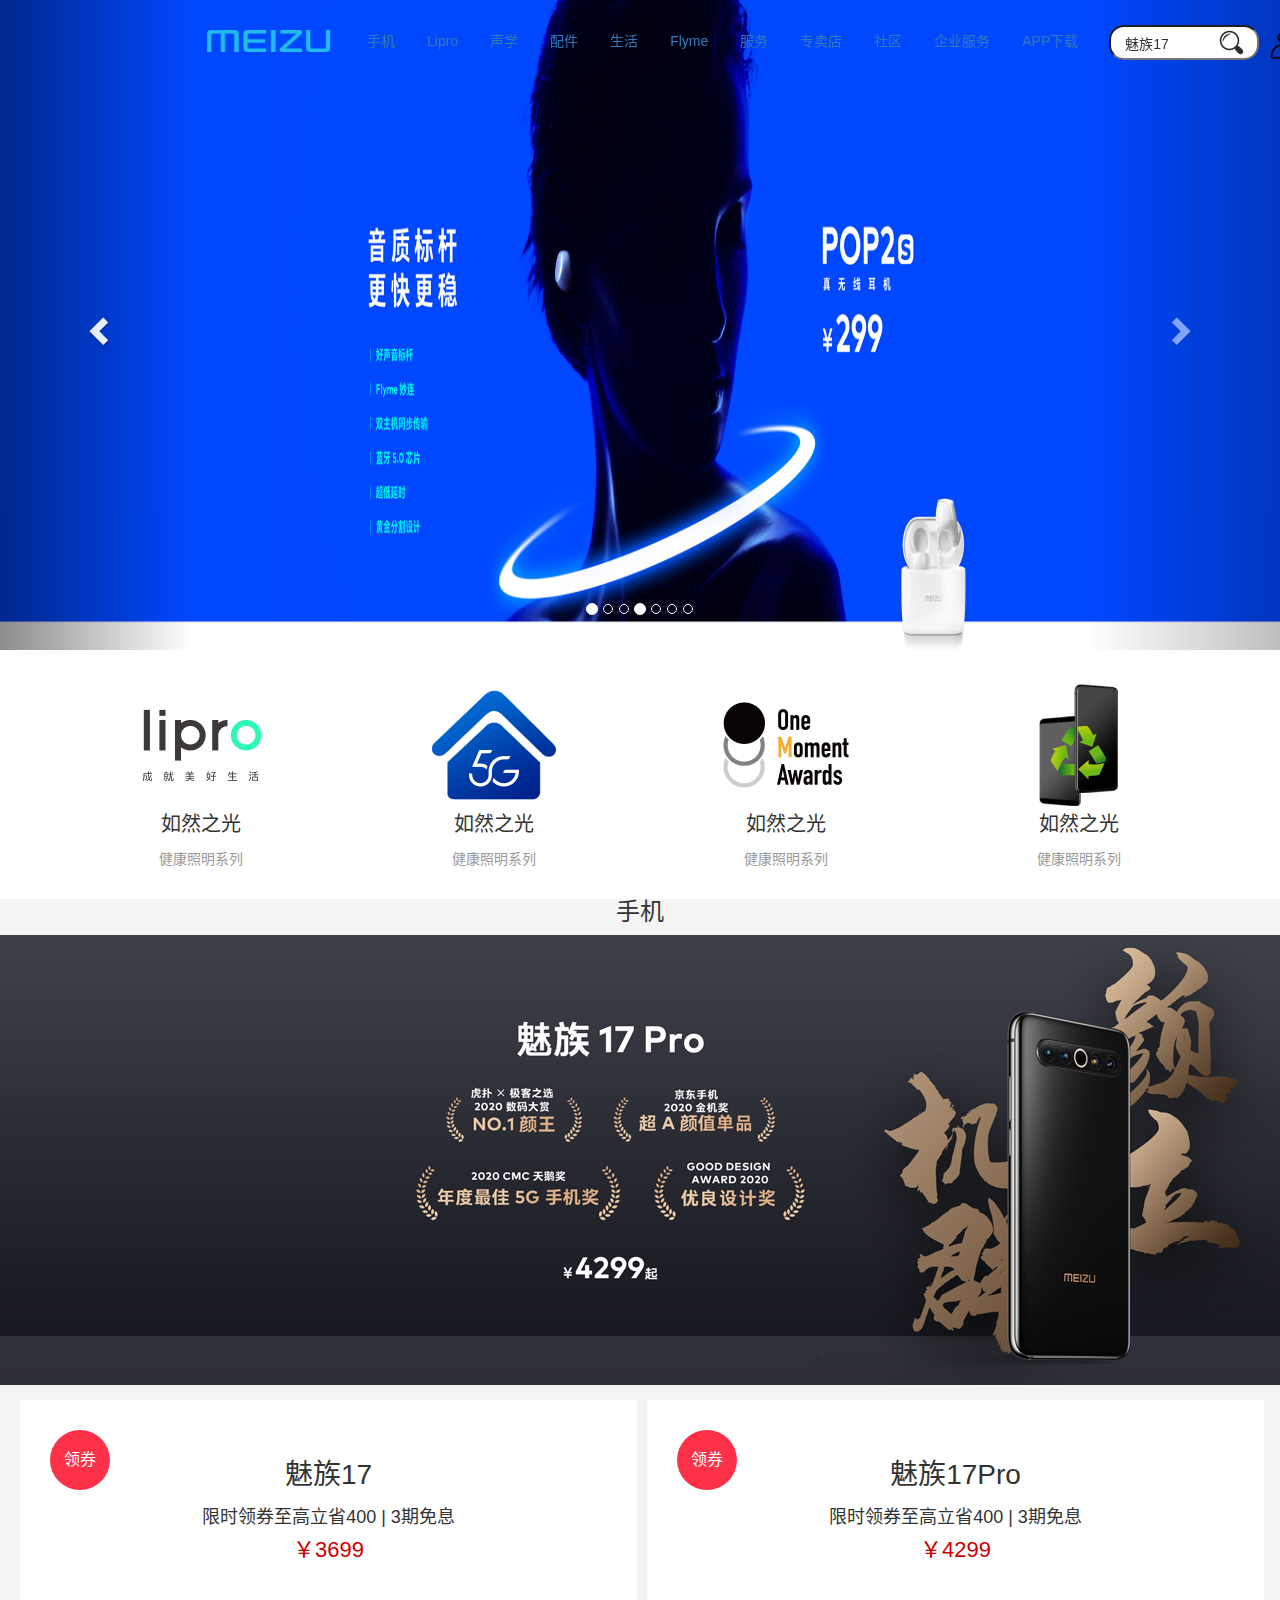
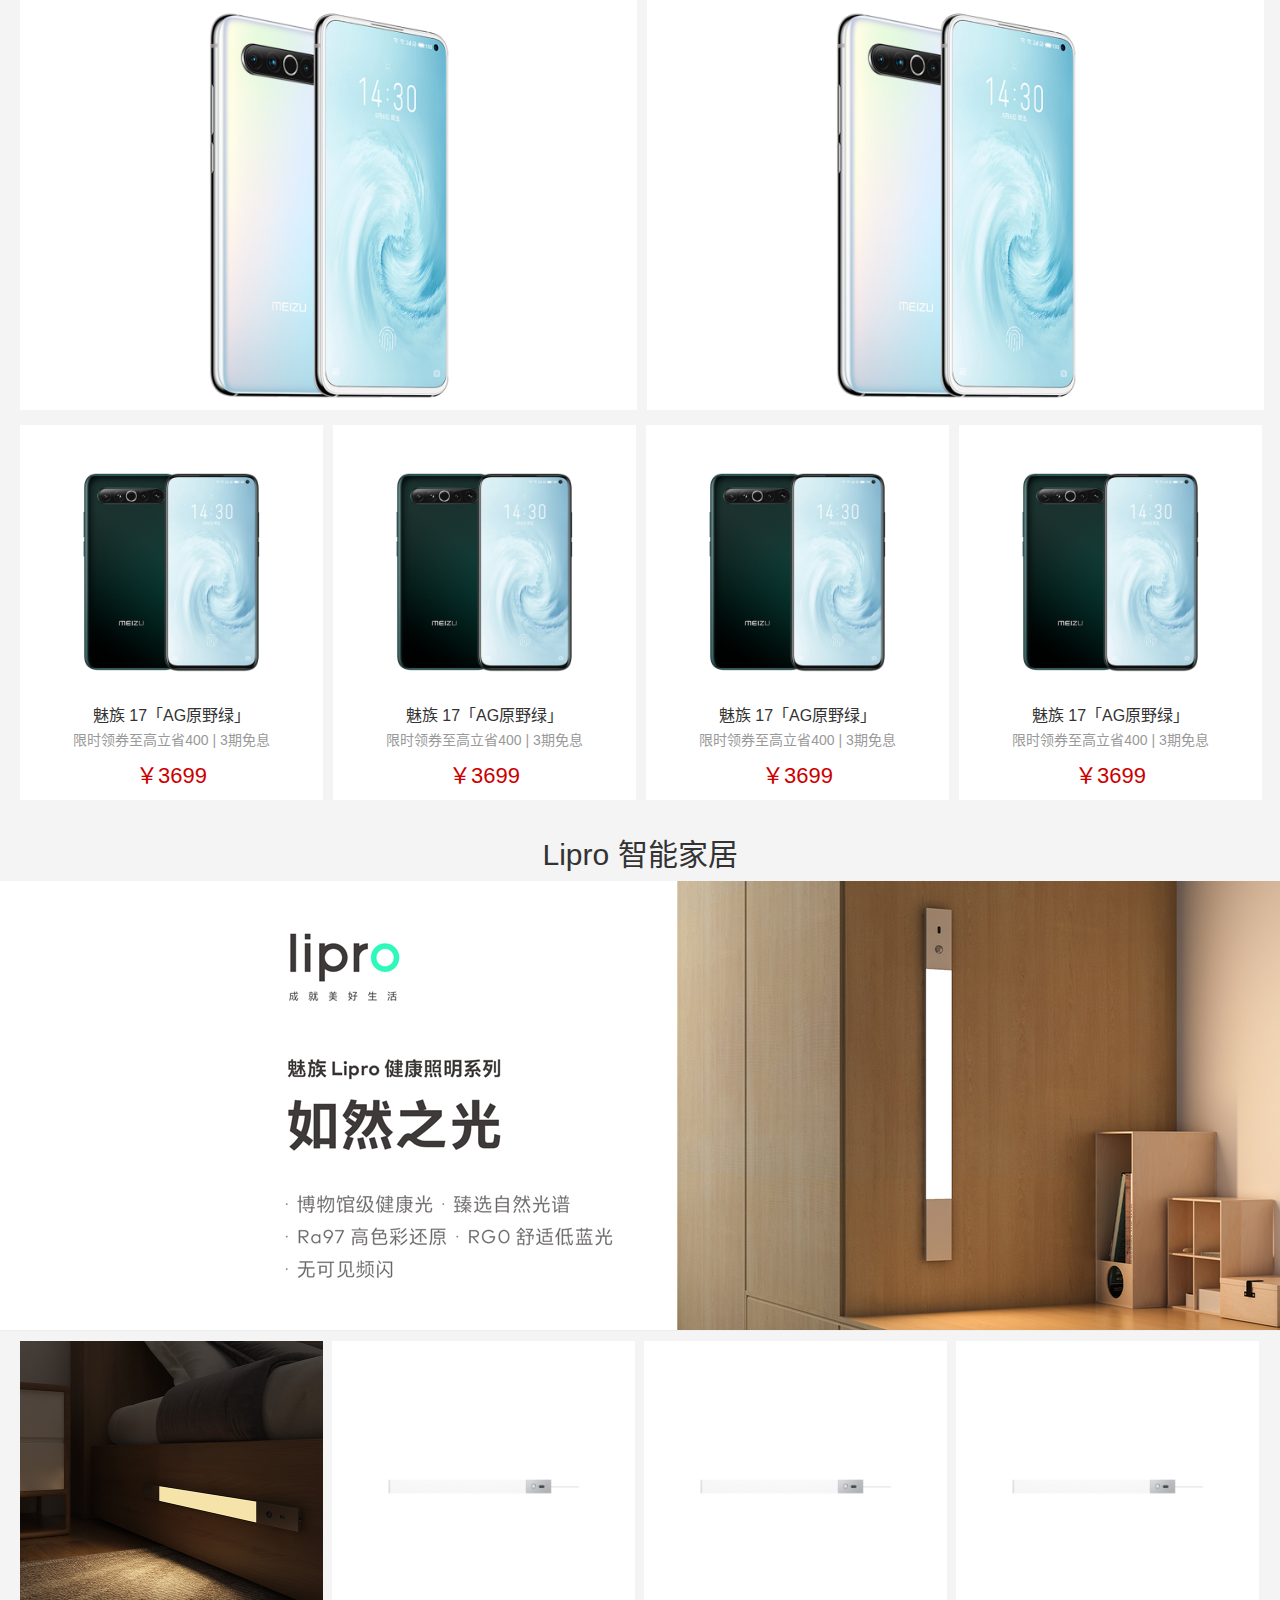
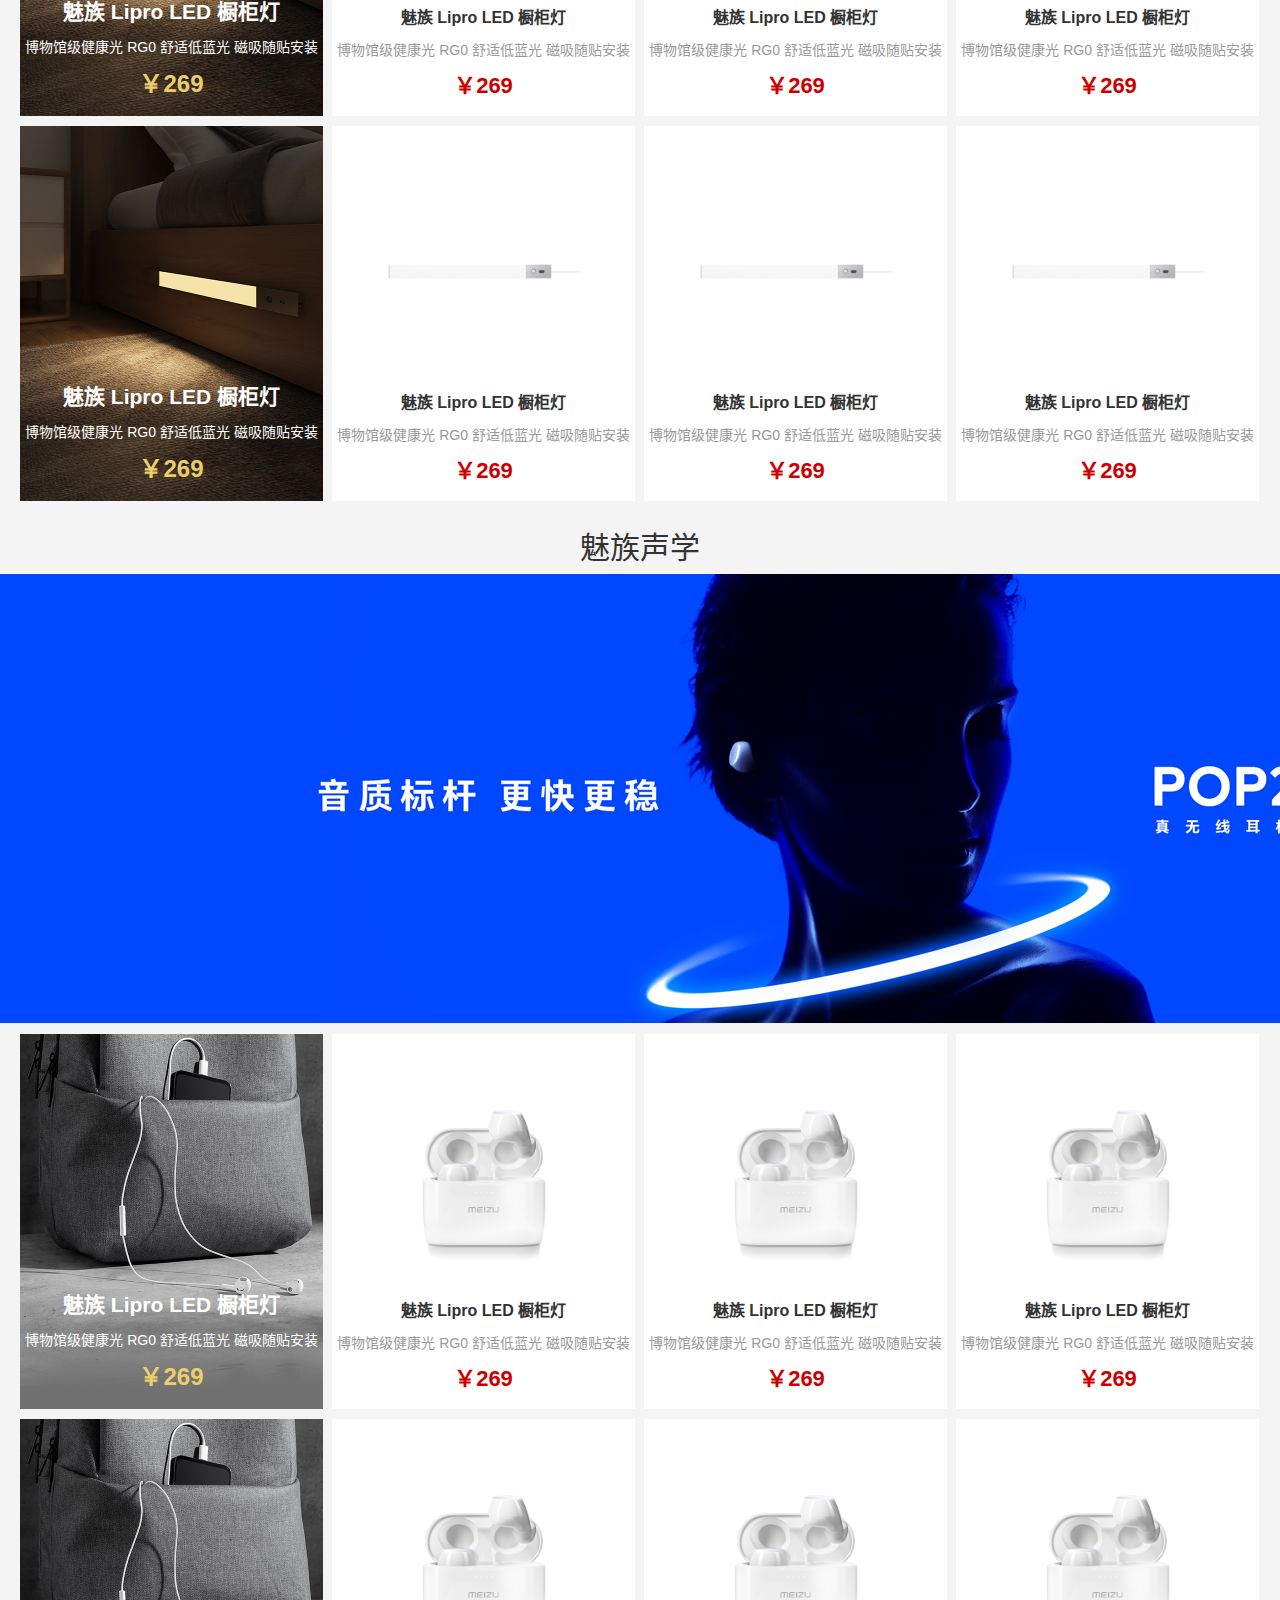
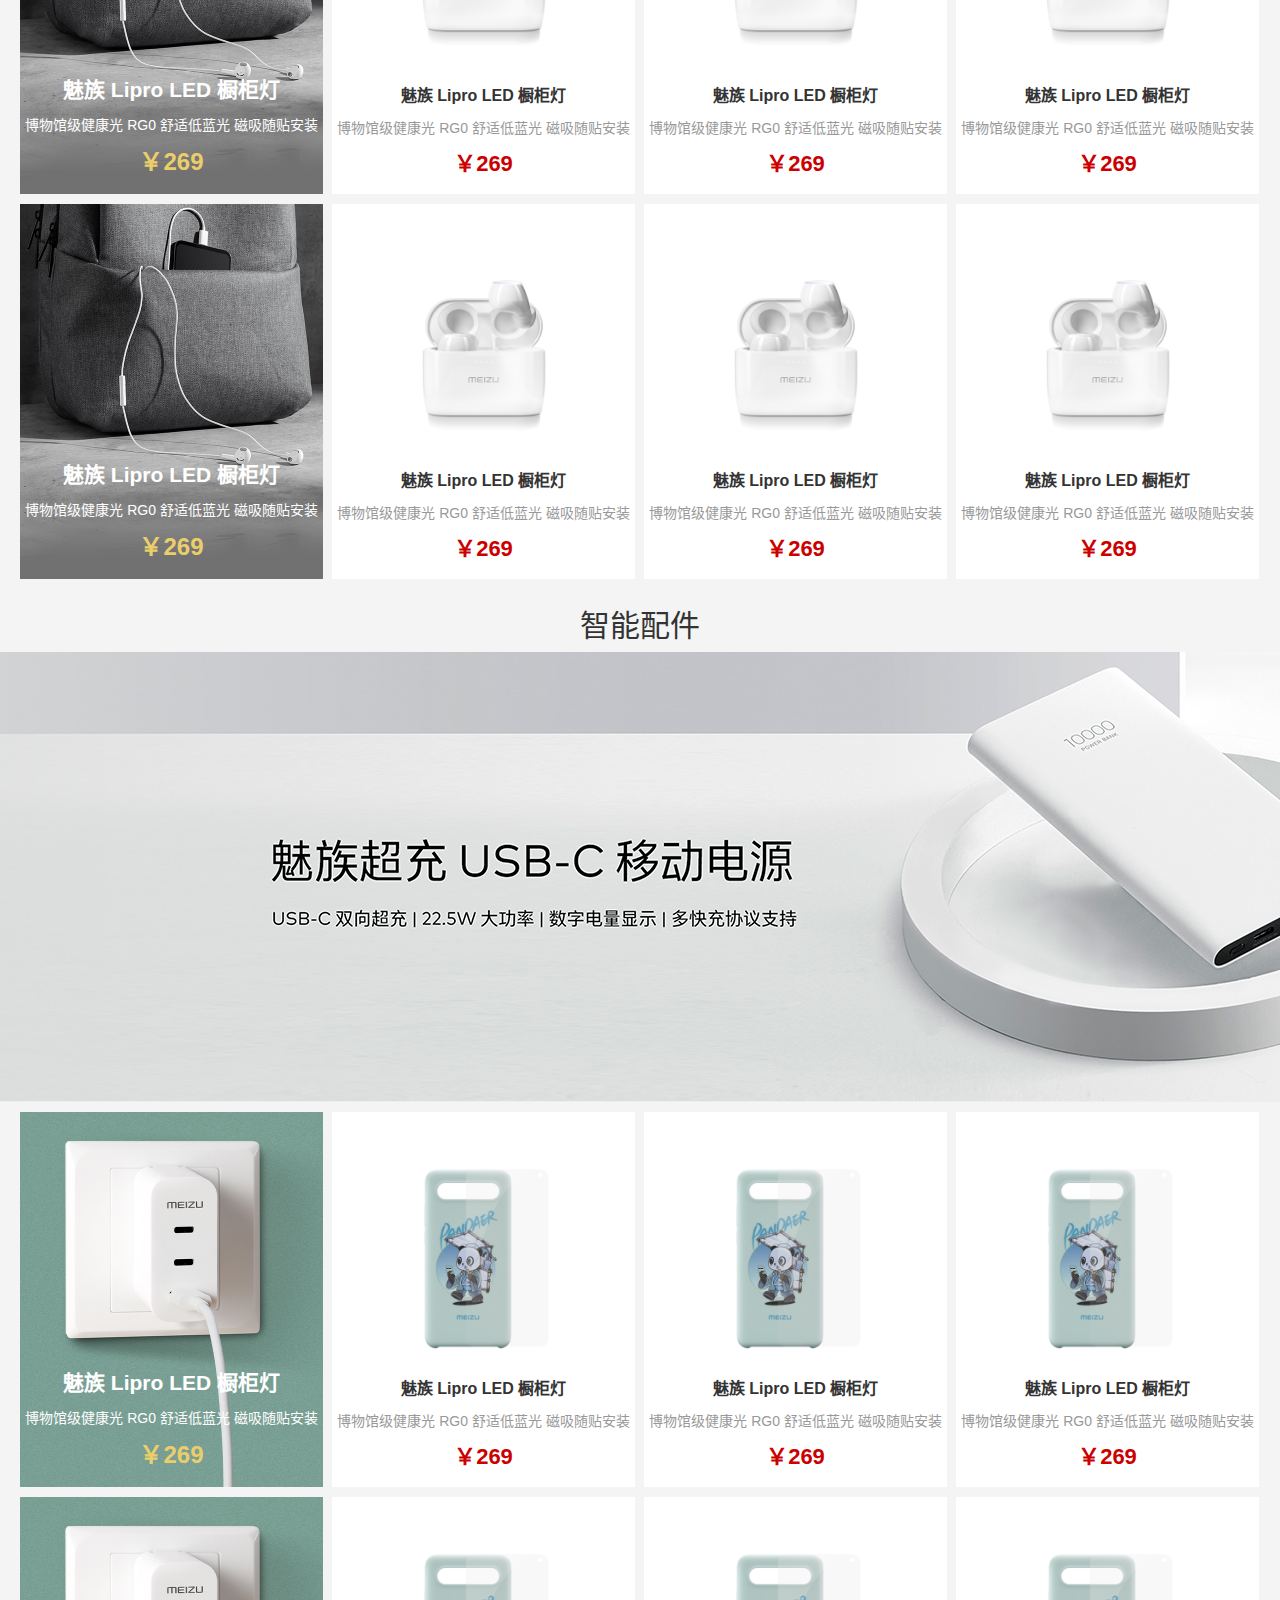
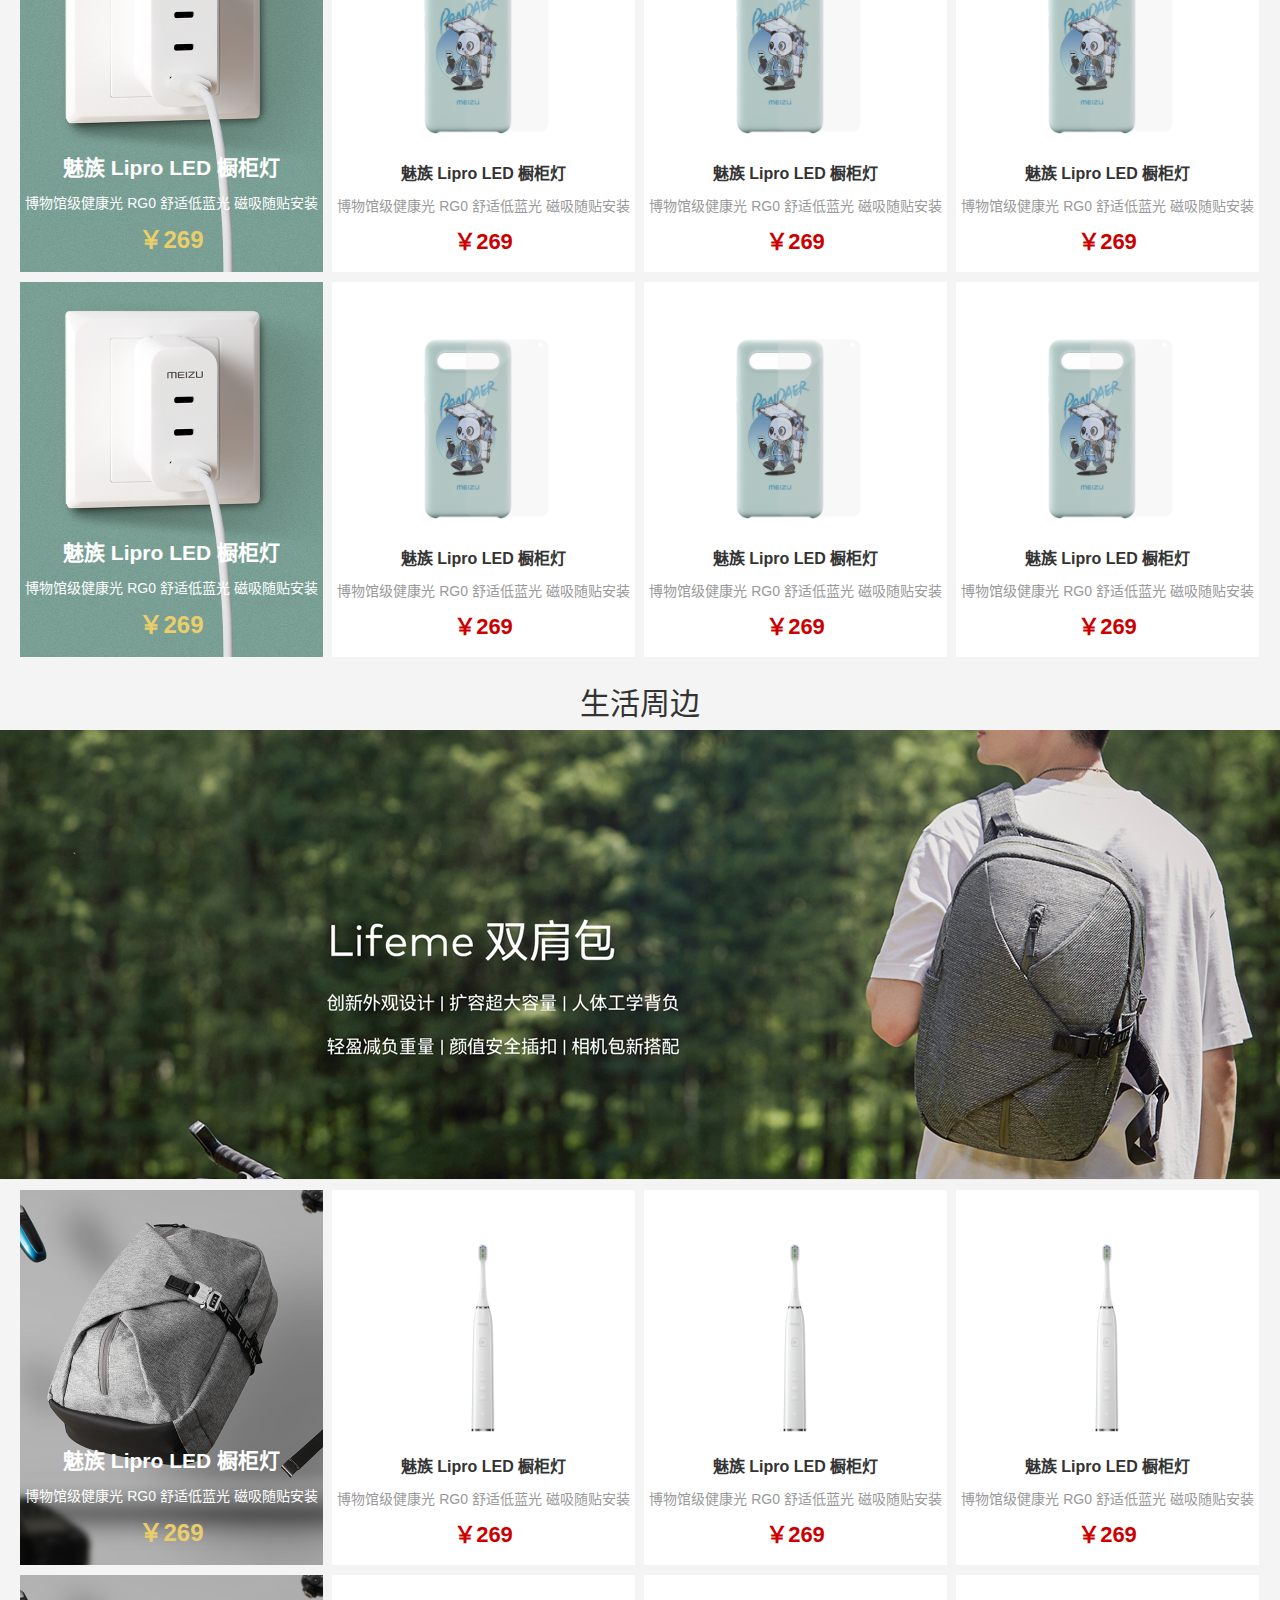
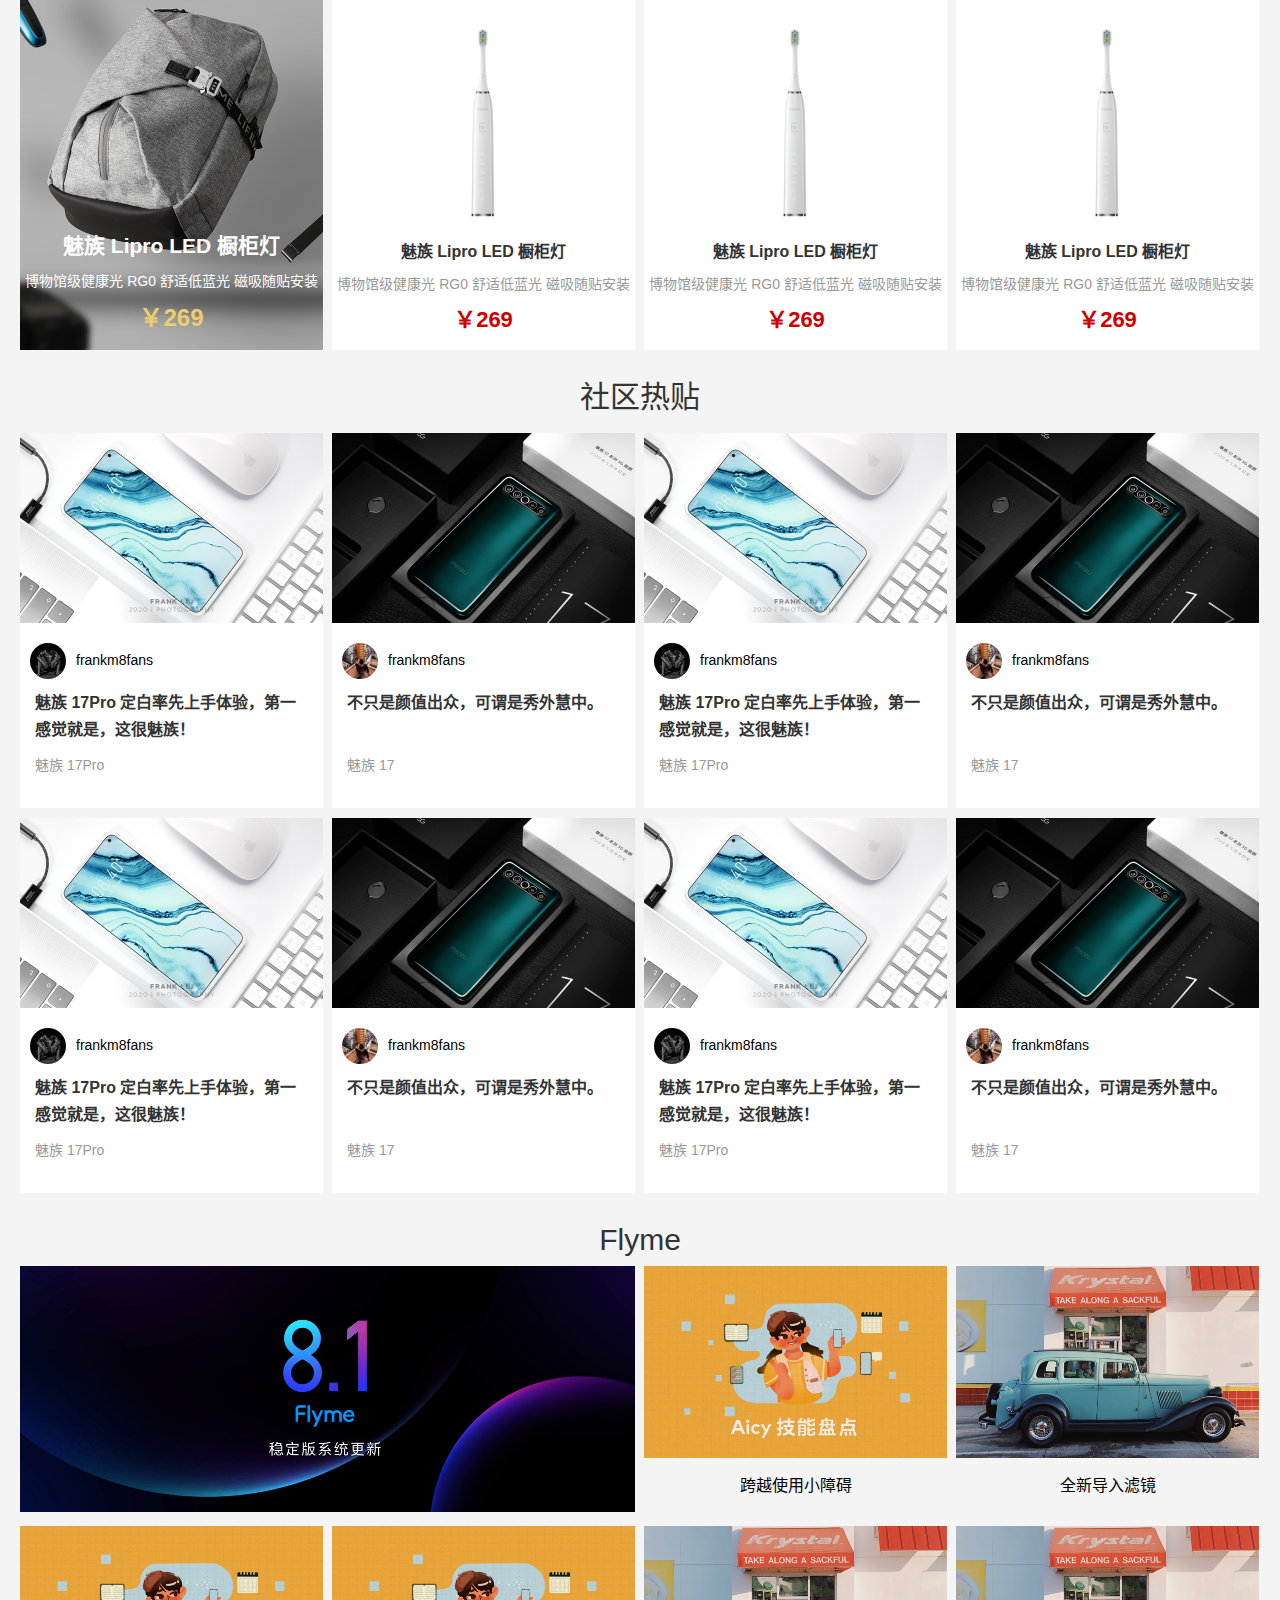
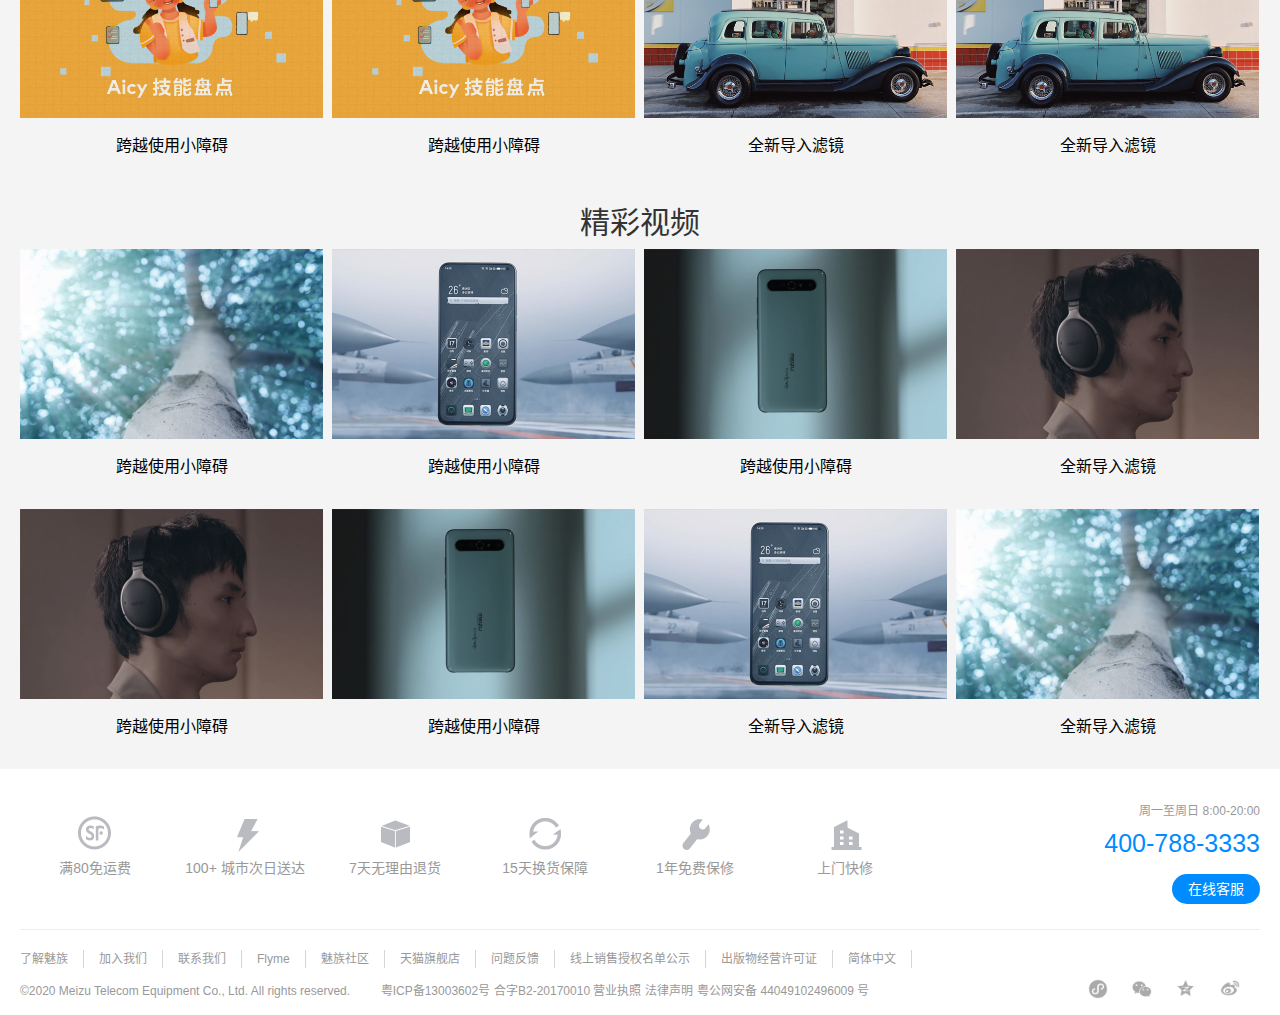
==== src/html/index.html @ 80f0d108 "v1.8.22" ====
<!DOCTYPE html>
<html lang="zh-CN">
  <head>
    <meta charset="utf-8">
    <meta http-equiv="X-UA-Compatible" content="IE=edge">
    <meta name="viewport" content="width=device-width, initial-scale=1">
    <title>Bootstrap 101 Template</title>
    <link href="https://cdn.jsdelivr.net/npm/bootstrap@3.3.7/dist/css/bootstrap.min.css" rel="stylesheet">  
    <link rel="stylesheet" href="../css/index.css">
    <link rel="stylesheet" href="../css/footer.css">
    <!--[if lt IE 9]>
      <script src="https://cdn.jsdelivr.net/npm/html5shiv@3.7.3/dist/html5shiv.min.js"></script>
      <script src="https://cdn.jsdelivr.net/npm/respond.js@1.4.2/dest/respond.min.js"></script>
    <![endif]-->
  </head>
  <body>
      <!-- 轮播 -->
      <div class="_banner">
          <!-- 头部导航绝对定位 -->          
          <div class="header">
            <div class="container _logo">
                    <a href=""> <img src="../img/meizu.png" alt=""></a>               
                   
                
                
                    <ul class="_logo-l">
                        <li><a href="">手机</a></li>
                        <li><a href="">Lipro</a></li>
                        <li><a href="">声学</a></li>
                        <li><a href="">配件</a></li>
                        <li><a href="">生活</a></li>
                        <li><a href="">Flyme</a></li>
                        <li><a href="">服务</a></li>
                        <li><a href="">专卖店</a></li>
                        <li><a href="">社区</a></li>
                        <li><a href="">企业服务</a></li>
                        <li><a href="">APP下载</a>
                          
                        </li>
                    </ul>                               
                  
                <div class="shit">
                    <div>
                        <input type="text" value="魅族17">
                        <a href=""><img src="../img/search.png" alt=""></a>
                    </div>
                    <div>
                        <a href=""><img src="../img/man.png" alt=""></a>
                       <ul>
                           <li><a href="">立即登录</a></li>
                           <li><a href="">立即注册</a></li>
                           <li><a href="">我的订单</a></li>
                           <li><a href="">M码通道</a></li>
                       </ul>
                    </div>
                    <a href=""><img src="../img/shop-car.png" alt=""></a>
                </div>
            </div>
        </div>
        
        <!-- 轮播图 -->
        <div id="carousel-example-generic" class="carousel slide" data-ride="carousel">
            <!-- Indicators -->
            <ol class="carousel-indicators">
              <li data-target="#carousel-example-generic" data-slide-to="0" class="active"></li>
              <li data-target="#carousel-example-generic" data-slide-to="1"></li>
              <li data-target="#carousel-example-generic" data-slide-to="2"></li>
              <li data-target="#carousel-example-generic" data-slide-to="3" class="active"></li>
              <li data-target="#carousel-example-generic" data-slide-to="4"></li>
              <li data-target="#carousel-example-generic" data-slide-to="5"></li>
              <li data-target="#carousel-example-generic" data-slide-to="6"></li>
              
            </ol>
          
            <!-- Wrapper for slides -->
            <div class="carousel-inner" role="listbox" id="banner-img-size">
              <div class="item active">
                <a href=""><img src="../img/m1.jpg" alt="..."></a> 
                <div class="carousel-caption">
                  
                </div>
              </div>
              <div class="item">
                <a href=""><img src="../img/m2.jpg" alt="..."></a>
                <div class="carousel-caption">
                  
                </div>
              </div>
              <div class="item">
                <a href=""><img src="../img/m3.jpg" alt="..."></a>
                <div class="carousel-caption">
                  
                </div>
              </div>
              <div class="item">
                <a href=""><img src="../img/m4.jpg" alt="..."></a>
                <div class="carousel-caption">
                  
                </div>
              </div>
              <div class="item">
                <a href=""><img src="../img/m5.jpg" alt="..."></a>
                <div class="carousel-caption">
                  
                </div>
              </div>
              <div class="item">
                <a href=""><img src="../img/m6.jpg" alt="..."></a>
                <div class="carousel-caption">
                  
                </div>
              </div>
              <div class="item">
                <a href=""><img src="../img/m7.jpg" alt="..."></a>
                <div class="carousel-caption">
                  
                </div>
              </div>
              
              
            </div>
          
            <!-- Controls -->
            <a class="left carousel-control" href="#carousel-example-generic" role="button" data-slide="prev">
              <span class="glyphicon glyphicon-chevron-left" aria-hidden="true"></span>
              <span class="sr-only">Previous</span>
            </a>
            <a class="right carousel-control" href="#carousel-example-generic" role="button" data-slide="next">
              <span class="glyphicon glyphicon-chevron-right" aria-hidden="true"></span>
              <span class="sr-only">Next</span>
            </a>
          </div>
      </div>
    <!-- 轮播图下 -->  
     <div class="">
        <div class="container">
            <div class="row _second">
                <div class="col-lg-3 ">
                  <a href="">
                    <img src="../img/q1.jpg" alt="">
                    <p>如然之光</p>
                    <p>健康照明系列</p>
                  </a>  
                </div>
                <div class="col-lg-3">
                  <a href="">
                     <img src="../img/q2.png" alt="">
                    <p>如然之光</p>
                    <p>健康照明系列</p>
                  </a>                 
                </div>
                <div class="col-lg-3">
                    <a href="">  <img src="../img/q3.png" alt="">
                    <p>如然之光</p>
                    <p>健康照明系列</p></a>
                  
                </div>
                <div class="col-lg-3">
                  <a href=""> <img src="../img/q4.jpg" alt="">
                    <p>如然之光</p>
                    <p>健康照明系列</p></a>
                   
                </div>
            </div>
        </div>
     </div> 
  <div class="main">
       <!-- 黑图 --> 
    <div class="section-title">
      <h3 class="text-center" >手机</h3>
      <div style="width: 100%;overflow: hidden;">
          <a href=""><img src="../img/q5.jpg" alt=""></a>
      </div>
  </div>
  <!-- 两大4小手机列表 -->
  <div class="phone">
      <div class="container p0" style="width: 1250px;">
        <ul class="phone-list">
          <!-- 两大 -->
            <li style="margin-left: 5px;"><a href="">
              <span class="lingquan">领券</span>
                <p>魅族17</p>
                <p>限时领券至高立省400 | 3期免息</p>
                <p>￥3699</p>
                <img src="../img/phone1.png" alt="">
            </a></li>
            <li><a href="">
              <span class="lingquan">领券</span>
                <p>魅族17Pro</p>
                <p>限时领券至高立省400 | 3期免息</p>
                <p>￥4299</p>
                <img src="../img/phone1.png" alt="">
            </a></li>

            <li class="phone-small" style="margin-left: 5px;">
              <div>
                <a href=""><img src="../img/phone2.png" alt="">
              <p>魅族 17「AG原野绿」</p>
              <p>限时领券至高立省400 | 3期免息</p>
              <p>￥3699</p>
              </a></div></li>
            <li class="phone-small">
                <div>
                  <a href=""><img src="../img/phone2.png" alt="">
                <p>魅族 17「AG原野绿」</p>
                <p>限时领券至高立省400 | 3期免息</p>
                <p>￥3699</p>
                </a></div></li>
            <li class="phone-small">
                  <div>
                    <a href=""><img src="../img/phone2.png" alt="">
                  <p>魅族 17「AG原野绿」</p>
                  <p>限时领券至高立省400 | 3期免息</p>
                  <p>￥3699</p>
                  </a></div></li>
            <li class="phone-small" style="margin-right: 0;">
                    <div>
                      <a href=""><img src="../img/phone2.png" alt="">
                    <p>魅族 17「AG原野绿」</p>
                    <p>限时领券至高立省400 | 3期免息</p>
                    <p>￥3699</p>
                    </a></div></li>
              
            
           

        </ul>
      </div>
  </div>
  <div class="main-title">
      <h3>Lipro 智能家居</h3>
  </div>
  <!-- Lipro 智能家居 -->
  <div class="section-box2">
      <a href=""><img src="../img/b1.jpg" alt=""></a>
  </div>
  <!-- 商品列表 -->
  <div class="container p0 product-list">
      <ul>
          <li>
            <a href=""><img src="../img/b2.jpg" alt=""></a>
            <div>
              <p>魅族 Lipro LED 橱柜灯</p>
              <p>博物馆级健康光 RG0 舒适低蓝光 磁吸随贴安装</p>
              <p>￥269</p>
            </div>
          </li>
          <li class="other-img">
            <a href="">
            <img src="../img/b3.png" alt="">
            <div>
              <p>魅族 Lipro LED 橱柜灯</p>
              <p>博物馆级健康光 RG0 舒适低蓝光 磁吸随贴安装</p>
              <p>￥269</p>
            </div></a>
          </li>
          <li class="other-img">
            <a href="">
            <img src="../img/b3.png" alt="">
            <div>
              <p>魅族 Lipro LED 橱柜灯</p>
              <p>博物馆级健康光 RG0 舒适低蓝光 磁吸随贴安装</p>
              <p>￥269</p>
            </div></a>
          </li>
          <li class="other-img" style="margin-right: 0;">
            <a href="">
            <img src="../img/b3.png" alt="">
            <div>
              <p>魅族 Lipro LED 橱柜灯</p>
              <p>博物馆级健康光 RG0 舒适低蓝光 磁吸随贴安装</p>
              <p>￥269</p>
            </div></a>
          </li>
          <li>
            <a href=""><img src="../img/b2.jpg" alt=""></a>
            <div>
              <p>魅族 Lipro LED 橱柜灯</p>
              <p>博物馆级健康光 RG0 舒适低蓝光 磁吸随贴安装</p>
              <p>￥269</p>
            </div>
          </li>
          <li class="other-img">
            <a href="">
            <img src="../img/b3.png" alt="">
            <div>
              <p>魅族 Lipro LED 橱柜灯</p>
              <p>博物馆级健康光 RG0 舒适低蓝光 磁吸随贴安装</p>
              <p>￥269</p>
            </div></a>
          </li>
          <li class="other-img">
            <a href="">
            <img src="../img/b3.png" alt="">
            <div>
              <p>魅族 Lipro LED 橱柜灯</p>
              <p>博物馆级健康光 RG0 舒适低蓝光 磁吸随贴安装</p>
              <p>￥269</p>
            </div></a>
          </li>
          <li class="other-img" style="margin-right: 0;">
            <a href="">
            <img src="../img/b3.png" alt="">
            <div>
              <p>魅族 Lipro LED 橱柜灯</p>
              <p>博物馆级健康光 RG0 舒适低蓝光 磁吸随贴安装</p>
              <p>￥269</p>
            </div></a>
          </li>
      </ul>
  </div>
  <!-- 魅族声学 -->
  <div class="main-title">
    <h3>魅族声学</h3>
  </div>
  <div class="section-box2">
    <a href=""><img src="../img/b4.jpg" alt=""></a>
</div>
<!-- 商品列表 -->
  <div class="container p0 product-list">
  <ul>
      <li>
        <a href=""><img src="../img/s1.jpg" alt=""></a>
        <div>
          <p>魅族 Lipro LED 橱柜灯</p>
          <p>博物馆级健康光 RG0 舒适低蓝光 磁吸随贴安装</p>
          <p>￥269</p>
        </div>
      </li>
      <li class="other-img">
        <a href="">
        <img src="../img/s2.png" alt="">
        <div>
          <p>魅族 Lipro LED 橱柜灯</p>
          <p>博物馆级健康光 RG0 舒适低蓝光 磁吸随贴安装</p>
          <p>￥269</p>
        </div></a>
      </li>
      <li class="other-img">
        <a href="">
        <img src="../img/s2.png" alt="">
        <div>
          <p>魅族 Lipro LED 橱柜灯</p>
          <p>博物馆级健康光 RG0 舒适低蓝光 磁吸随贴安装</p>
          <p>￥269</p>
        </div></a>
      </li>
      <li class="other-img" style="margin-right: 0;">
        <a href="">
        <img src="../img/s2.png" alt="">
        <div>
          <p>魅族 Lipro LED 橱柜灯</p>
          <p>博物馆级健康光 RG0 舒适低蓝光 磁吸随贴安装</p>
          <p>￥269</p>
        </div></a>
      </li>
      <li>
        <a href=""><img src="../img/s1.jpg" alt=""></a>
        <div>
          <p>魅族 Lipro LED 橱柜灯</p>
          <p>博物馆级健康光 RG0 舒适低蓝光 磁吸随贴安装</p>
          <p>￥269</p>
        </div>
      </li>
      <li class="other-img">
        <a href="">
        <img src="../img/s2.png" alt="">
        <div>
          <p>魅族 Lipro LED 橱柜灯</p>
          <p>博物馆级健康光 RG0 舒适低蓝光 磁吸随贴安装</p>
          <p>￥269</p>
        </div></a>
      </li>
      <li class="other-img">
        <a href="">
        <img src="../img/s2.png" alt="">
        <div>
          <p>魅族 Lipro LED 橱柜灯</p>
          <p>博物馆级健康光 RG0 舒适低蓝光 磁吸随贴安装</p>
          <p>￥269</p>
        </div></a>
      </li>
      <li class="other-img" style="margin-right: 0;">
        <a href="">
        <img src="../img/s2.png" alt="">
        <div>
          <p>魅族 Lipro LED 橱柜灯</p>
          <p>博物馆级健康光 RG0 舒适低蓝光 磁吸随贴安装</p>
          <p>￥269</p>
        </div></a>
      </li><li>
        <a href=""><img src="../img/s1.jpg" alt=""></a>
        <div>
          <p>魅族 Lipro LED 橱柜灯</p>
          <p>博物馆级健康光 RG0 舒适低蓝光 磁吸随贴安装</p>
          <p>￥269</p>
        </div>
      </li>
      <li class="other-img">
        <a href="">
        <img src="../img/s2.png" alt="">
        <div>
          <p>魅族 Lipro LED 橱柜灯</p>
          <p>博物馆级健康光 RG0 舒适低蓝光 磁吸随贴安装</p>
          <p>￥269</p>
        </div></a>
      </li>
      <li class="other-img">
        <a href="">
        <img src="../img/s2.png" alt="">
        <div>
          <p>魅族 Lipro LED 橱柜灯</p>
          <p>博物馆级健康光 RG0 舒适低蓝光 磁吸随贴安装</p>
          <p>￥269</p>
        </div></a>
      </li>
      <li class="other-img" style="margin-right: 0;">
        <a href="">
        <img src="../img/s2.png" alt="">
        <div>
          <p>魅族 Lipro LED 橱柜灯</p>
          <p>博物馆级健康光 RG0 舒适低蓝光 磁吸随贴安装</p>
          <p>￥269</p>
        </div></a>
      </li>
  </ul>
</div>
<!-- 智能配件 -->
<div class="main-title">
  <h3>智能配件</h3>
</div>
<div class="section-box2">
  <a href=""><img src="../img/b5.jpg" alt=""></a>
</div>
<!-- 商品列表 -->
<div class="container p0 product-list">
  <ul>
      <li>
        <a href=""><img src="../img/s3.jpg" alt=""></a>
        <div>
          <p>魅族 Lipro LED 橱柜灯</p>
          <p>博物馆级健康光 RG0 舒适低蓝光 磁吸随贴安装</p>
          <p>￥269</p>
        </div>
      </li>
      <li class="other-img">
        <a href="">
        <img src="../img/s4.png" alt="">
        <div>
          <p>魅族 Lipro LED 橱柜灯</p>
          <p>博物馆级健康光 RG0 舒适低蓝光 磁吸随贴安装</p>
          <p>￥269</p>
        </div></a>
      </li>
      <li class="other-img">
        <a href="">
        <img src="../img/s4.png" alt="">
        <div>
          <p>魅族 Lipro LED 橱柜灯</p>
          <p>博物馆级健康光 RG0 舒适低蓝光 磁吸随贴安装</p>
          <p>￥269</p>
        </div></a>
      </li>
      <li class="other-img" style="margin-right: 0;">
        <a href="">
        <img src="../img/s4.png" alt="">
        <div>
          <p>魅族 Lipro LED 橱柜灯</p>
          <p>博物馆级健康光 RG0 舒适低蓝光 磁吸随贴安装</p>
          <p>￥269</p>
        </div></a>
      </li>
      <li>
        <a href=""><img src="../img/s3.jpg" alt=""></a>
        <div>
          <p>魅族 Lipro LED 橱柜灯</p>
          <p>博物馆级健康光 RG0 舒适低蓝光 磁吸随贴安装</p>
          <p>￥269</p>
        </div>
      </li>
      <li class="other-img">
        <a href="">
        <img src="../img/s4.png" alt="">
        <div>
          <p>魅族 Lipro LED 橱柜灯</p>
          <p>博物馆级健康光 RG0 舒适低蓝光 磁吸随贴安装</p>
          <p>￥269</p>
        </div></a>
      </li>
      <li class="other-img">
        <a href="">
        <img src="../img/s4.png" alt="">
        <div>
          <p>魅族 Lipro LED 橱柜灯</p>
          <p>博物馆级健康光 RG0 舒适低蓝光 磁吸随贴安装</p>
          <p>￥269</p>
        </div></a>
      </li>
      <li class="other-img" style="margin-right: 0;">
        <a href="">
        <img src="../img/s4.png" alt="">
        <div>
          <p>魅族 Lipro LED 橱柜灯</p>
          <p>博物馆级健康光 RG0 舒适低蓝光 磁吸随贴安装</p>
          <p>￥269</p>
        </div></a>
      </li>
      <li>
        <a href=""><img src="../img/s3.jpg" alt=""></a>
        <div>
          <p>魅族 Lipro LED 橱柜灯</p>
          <p>博物馆级健康光 RG0 舒适低蓝光 磁吸随贴安装</p>
          <p>￥269</p>
        </div>
      </li>
      <li class="other-img">
        <a href="">
        <img src="../img/s4.png" alt="">
        <div>
          <p>魅族 Lipro LED 橱柜灯</p>
          <p>博物馆级健康光 RG0 舒适低蓝光 磁吸随贴安装</p>
          <p>￥269</p>
        </div></a>
      </li>
      <li class="other-img">
        <a href="">
        <img src="../img/s4.png" alt="">
        <div>
          <p>魅族 Lipro LED 橱柜灯</p>
          <p>博物馆级健康光 RG0 舒适低蓝光 磁吸随贴安装</p>
          <p>￥269</p>
        </div></a>
      </li>
      <li class="other-img" style="margin-right: 0;">
        <a href="">
        <img src="../img/s4.png" alt="">
        <div>
          <p>魅族 Lipro LED 橱柜灯</p>
          <p>博物馆级健康光 RG0 舒适低蓝光 磁吸随贴安装</p>
          <p>￥269</p>
        </div></a>
      </li>
      
  </ul>
</div>
<!-- 生活周边 -->
<div class="main-title">
  <h3>生活周边</h3>
</div>
<div class="section-box2">
  <a href=""><img src="../img/b6.jpg" alt=""></a>
</div>
<!-- 商品列表 -->
<div class="container p0 product-list">
  <ul>
      <li>
        <a href=""><img src="../img/s5.jpg" alt=""></a>
        <div>
          <p>魅族 Lipro LED 橱柜灯</p>
          <p>博物馆级健康光 RG0 舒适低蓝光 磁吸随贴安装</p>
          <p>￥269</p>
        </div>
      </li>
      <li class="other-img">
        <a href="">
        <img src="../img/s6.png" alt="">
        <div>
          <p>魅族 Lipro LED 橱柜灯</p>
          <p>博物馆级健康光 RG0 舒适低蓝光 磁吸随贴安装</p>
          <p>￥269</p>
        </div></a>
      </li>
      <li class="other-img">
        <a href="">
        <img src="../img/s6.png" alt="">
        <div>
          <p>魅族 Lipro LED 橱柜灯</p>
          <p>博物馆级健康光 RG0 舒适低蓝光 磁吸随贴安装</p>
          <p>￥269</p>
        </div></a>
      </li>
      <li class="other-img" style="margin-right: 0;">
        <a href="">
        <img src="../img/s6.png" alt="">
        <div>
          <p>魅族 Lipro LED 橱柜灯</p>
          <p>博物馆级健康光 RG0 舒适低蓝光 磁吸随贴安装</p>
          <p>￥269</p>
        </div></a>
      </li>
      <li>
        <a href=""><img src="../img/s5.jpg" alt=""></a>
        <div>
          <p>魅族 Lipro LED 橱柜灯</p>
          <p>博物馆级健康光 RG0 舒适低蓝光 磁吸随贴安装</p>
          <p>￥269</p>
        </div>
      </li>
      <li class="other-img">
        <a href="">
        <img src="../img/s6.png" alt="">
        <div>
          <p>魅族 Lipro LED 橱柜灯</p>
          <p>博物馆级健康光 RG0 舒适低蓝光 磁吸随贴安装</p>
          <p>￥269</p>
        </div></a>
      </li>
      <li class="other-img">
        <a href="">
        <img src="../img/s6.png" alt="">
        <div>
          <p>魅族 Lipro LED 橱柜灯</p>
          <p>博物馆级健康光 RG0 舒适低蓝光 磁吸随贴安装</p>
          <p>￥269</p>
        </div></a>
      </li>
      <li class="other-img" style="margin-right: 0;">
        <a href="">
        <img src="../img/s6.png" alt="">
        <div>
          <p>魅族 Lipro LED 橱柜灯</p>
          <p>博物馆级健康光 RG0 舒适低蓝光 磁吸随贴安装</p>
          <p>￥269</p>
        </div></a>
      </li>        
  </ul>
</div>
<!-- 社区热贴 -->
<div class="main-title">
  <h3>社区热贴</h3>
</div>
<!-- 社区分享4 -->
<div class="container p0 product-list user-share">
  <ul>        
      <li class="other-img">
        <a href="">
        <img src="../img/s7.png" alt="">
        <!-- 套娃 -->
        <div class="discuss-user-info">
            <img src="../img/u1.jpg" alt=""><span>frankm8fans</span>
            <p>魅族 17Pro 定白率先上手体验，第一感觉就是，这很魅族！</p>
            <i>魅族 17Pro</i>
        </div>
      </a>
      </li>
      <li class="other-img">
        <a href="">
        <img src="../img/s8.png" alt="">
        <div class="discuss-user-info">
          <img src="../img/u2.jpg" alt=""><span>frankm8fans</span>
          <p>不只是颜值出众，可谓是秀外慧中。</p>
          <i>魅族 17</i>
      </div>
        </a>
      </li>
      <li class="other-img">
        <a href="">
        <img src="../img/s7.png" alt="">
        <!-- 套娃 -->
        <div class="discuss-user-info">
            <img src="../img/u1.jpg" alt=""><span>frankm8fans</span>
            <p>魅族 17Pro 定白率先上手体验，第一感觉就是，这很魅族！</p>
            <i>魅族 17Pro</i>
        </div>
      </a>
      </li>
      <li class="other-img" id="no-mr">
        <a href="">
        <img src="../img/s8.png" alt="">
        <div class="discuss-user-info">
          <img src="../img/u2.jpg" alt=""><span>frankm8fans</span>
          <p>不只是颜值出众，可谓是秀外慧中。</p>
          <i>魅族 17</i>
      </div>
        </a>
      </li>
      <li class="other-img">
        <a href="">
        <img src="../img/s7.png" alt="">
        <!-- 套娃 -->
        <div class="discuss-user-info">
            <img src="../img/u1.jpg" alt=""><span>frankm8fans</span>
            <p>魅族 17Pro 定白率先上手体验，第一感觉就是，这很魅族！</p>
            <i>魅族 17Pro</i>
        </div>
      </a>
      </li>
      <li class="other-img">
        <a href="">
        <img src="../img/s8.png" alt="">
        <div class="discuss-user-info">
          <img src="../img/u2.jpg" alt=""><span>frankm8fans</span>
          <p>不只是颜值出众，可谓是秀外慧中。</p>
          <i>魅族 17</i>
      </div>
        </a>
      </li>
      <li class="other-img">
        <a href="">
        <img src="../img/s7.png" alt="">
        <!-- 套娃 -->
        <div class="discuss-user-info">
            <img src="../img/u1.jpg" alt=""><span>frankm8fans</span>
            <p>魅族 17Pro 定白率先上手体验，第一感觉就是，这很魅族！</p>
            <i>魅族 17Pro</i>
        </div>
      </a>
      </li>
      <li class="other-img" id="no-mr">
        <a href="">
        <img src="../img/s8.png" alt="">
        <div class="discuss-user-info">
          <img src="../img/u2.jpg" alt=""><span>frankm8fans</span>
          <p>不只是颜值出众，可谓是秀外慧中。</p>
          <i>魅族 17</i>
      </div>
        </a>
      </li>
      
  </ul>
</div>
<!-- Flyme -->
<div class="main-title">
  <h3>Flyme</h3>
</div>
<!-- 7个li -->
<div class="container p0 nc-video">
    <ul>
        <li class="nc-two"><a href=""><img src="../img/n1.png" alt=""></a></li>
        <li><a href=""><img src="../img/n2.jpg" alt="">
        <p>跨越使用小障碍</p>
        </a></li>
        <li id="no-mr"><a href=""><img src="../img/n3.png" alt="">
        <p>全新导入滤镜</p></a></li>
        <li><a href=""><img src="../img/n2.jpg" alt="">
          <p>跨越使用小障碍</p>
          </a></li>
        <li><a href=""><img src="../img/n2.jpg" alt="">
            <p>跨越使用小障碍</p>
            </a></li>
        <li><a href=""><img src="../img/n3.png" alt="">
              <p>全新导入滤镜</p></a></li>
        <li id="no-mr"><a href=""><img src="../img/n3.png" alt="">
                <p>全新导入滤镜</p></a></li>
    </ul>
</div>
<!-- 精彩视频 -->
<div class="main-title">
  <h3>精彩视频</h3>
</div>
<!-- 8个li -->
<div class="container p0 nc-video">
  <ul>
      <li><a href=""><img src="../img/v1.jpg" alt="">
      <p>跨越使用小障碍</p>
      </a></li>
      <li><a href=""><img src="../img/v2.jpg" alt="">
        <p>跨越使用小障碍</p>
        </a></li>
      <li><a href=""><img src="../img/v3.jpg" alt="">
      <p>跨越使用小障碍</p>
      </a></li>
      <li id="no-mr"><a href=""><img src="../img/v4.jpg" alt="">
      <p>全新导入滤镜</p></a></li>
      <li><a href=""><img src="../img/v4.jpg" alt="">
        <p>跨越使用小障碍</p>
        </a></li>
      <li><a href=""><img src="../img/v3.jpg" alt="">
          <p>跨越使用小障碍</p>
          </a></li>
      <li><a href=""><img src="../img/v2.jpg" alt="">
            <p>全新导入滤镜</p></a></li>
      <li id="no-mr"><a href=""><img src="../img/v1.jpg" alt="">
              <p>全新导入滤镜</p></a></li>
  </ul>
</div>
  </div>

  <!-- 脚 -->
  <footer>
      <div class="container p0 _foot">
          <div class="foot-1">
              <ul>
                  <li><a href=""><img src="../img/f1.png" alt=""><p>满80免运费</p></a></li>
                  <li><a href=""><img src="../img/f2.png" alt=""><p>100+ 城市次日送达</p></a></li>
                  <li><a href=""><img src="../img/f3.png" alt=""><p>7天无理由退货</p></a></li>
                  <li><a href=""><img src="../img/f4.png" alt=""><p>15天换货保障</p></a></li>
                  <li><a href=""><img src="../img/f5.png" alt=""><p>1年免费保修</p></a></li>
                  <li><a href=""><img src="../img/f6.png" alt=""><p>上门快修</p></a></li>
              </ul>
              <div class="online-server">
                  <span>周一至周日 8:00-20:00</span>
                  <p>400-788-3333</p>
                  <a href="">在线客服</a>
              </div>
          </div>
          <hr>
          <div class="foot-2">
            <div class="foot-2l">
                <ul>
                    <li><a href="">了解魅族</a></li>
                    <li><a href="">加入我们</a></li>
                    <li><a href="">联系我们</a></li>
                    <li><a href="">Flyme</a></li>
                    <li><a href="">魅族社区</a></li>
                    <li><a href="">天猫旗舰店</a></li>
                    <li><a href="">问题反馈</a></li>
                    <li><a href="">线上销售授权名单公示</a></li>
                    <li><a href="">出版物经营许可证</a></li>
                    <li><a href="">简体中文</a></li>
                </ul>
                <div class="foot-2low">
                  <a href=""> ©2020 Meizu Telecom Equipment Co., Ltd. All rights reserved. &nbsp; &nbsp; &nbsp; &nbsp;</a>   
                  <a href="">粤ICP备13003602号</a>
                  <a href="">合字B2-20170010 </a>
                  <a href="">营业执照</a>
                  <a href="">法律声明</a>
                  <a href="">粤公网安备 44049102496009 号</a>
                  
                </div>
            </div>
            <div class="foot-2r">
              <a href=""><img src="../img/ce1.png" alt="">
              <img src="../img/ce1hover.png" alt="">
               <img src="../img/ce5.png" alt=""> 
            </a>
              <a href=""><img src="../img/ce2.png" alt="">
              <img src="../img/ce2hover.png" alt="">
                <img src="../img/ce6.jpg" alt="">
            </a>
              <a href=""><img src="../img/ce3.png" alt="">
              <img src="../img/ce3hover.png" alt=""></a> 
              <a href=""><img src="../img/ce4.png" alt="">
              <img src="../img/ce4hover.png" alt=""></a> 
            </div>
          </div>
      </div>
  </footer>





    <script src="https://cdn.jsdelivr.net/npm/jquery@1.12.4/dist/jquery.min.js"></script> 
    <script src="https://cdn.jsdelivr.net/npm/bootstrap@3.3.7/dist/js/bootstrap.min.js"></script>
  </body>
</html>
---- src/css/index.css ----
@charset 'utf-8';
* {
  margin: 0;
  padding: 0;
}
a {
  text-decoration: none;
}
a:hover {
  text-decoration: none;
}
em,
i,
b {
  font-weight: normal;
  font-style: normal;
}
li {
  list-style: none;
}
.p0 {
  padding: 0;
}
.header {
  position: absolute;
  top: 0;
  z-index: 999;
  margin-left: 15%;
}
.header ._logo > a > img {
  width: 124px;
  margin-top: 30px;
  float: left;
  margin-right: 20px;
}
.header ._logo ._logo-l {
  overflow: hidden;
  height: 82px;
  float: left;
}
.header ._logo ._logo-l > li {
  float: left;
}
.header ._logo ._logo-l > li > a {
  display: block;
  font-size: 14px;
  padding: 31px 16px 30px;
  line-height: 21px;
  transition: color 0.1s linear;
}
.header ._logo .shit {
  float: left;
  position: relative;
  margin-left: 15px;
}
.header ._logo .shit > a > img {
  width: 35px;
  margin-top: 28px;
  margin-left: 10px;
}
.header ._logo .shit > div:nth-of-type(1) {
  float: left;
}
.header ._logo .shit > div:nth-of-type(1) input {
  width: 150px;
  height: 35px;
  outline: none;
  border-radius: 15px;
  margin-top: 25px;
  text-indent: 1em;
}
.header ._logo .shit > div:nth-of-type(1) img {
  width: 25px;
  display: block;
  position: absolute;
  top: 30px;
  left: 110px;
}
.header ._logo .shit > div:nth-of-type(2) {
  float: left;
  margin-top: 30px;
}
.header ._logo .shit > div:nth-of-type(2):hover ul {
  display: block;
}
.header ._logo .shit > div:nth-of-type(2) img {
  width: 30px;
  margin-left: 10px;
}
.header ._logo .shit > div:nth-of-type(2) ul {
  width: 100px;
  background-color: #ccc;
  position: absolute;
  z-index: 1;
  right: 5px;
  display: none;
}
.header ._logo .shit > div:nth-of-type(2) ul a {
  display: block;
  padding: 5px 10px;
  text-align: center;
  color: black;
  font-size: 12px;
  line-height: 21px;
}
#banner-img-size img {
  height: 650px;
  width: 2000px;
}
._banner {
  overflow: hidden;
}
._second {
  padding-top: 30px;
}
._second img {
  width: 130px;
  display: block;
  margin: 0 auto;
}
._second p:nth-of-type(1) {
  color: #333;
  font-size: 20px;
  text-align: center;
}
._second p:nth-of-type(2) {
  font-size: 14px;
  color: #999;
  text-align: center;
}
/* 黑图 */
.section-title {
  position: relative;
  margin-bottom: 15px;
}
.section-title img {
  float: left;
  margin-left: -400px;
}
/* 两大4小手机列表 */
.phone .phone-list {
  overflow: hidden;
}
.phone .phone-list li {
  float: left;
}
.phone .phone-list li:hover {
  box-shadow: 0 0 5px 5px darkolivegreen;
}
.phone .phone-list li p {
  text-align: center;
}
.phone .phone-list > li:nth-of-type(1),
.phone .phone-list > li:nth-of-type(2) {
  width: 617px;
  height: 610px;
  background-color: white;
  box-sizing: border-box;
  padding-top: 55px;
  position: relative;
}
.phone .phone-list > li:nth-of-type(1) p:nth-of-type(1),
.phone .phone-list > li:nth-of-type(2) p:nth-of-type(1) {
  color: #333;
  font-size: 28px;
}
.phone .phone-list > li:nth-of-type(1) p:nth-of-type(2),
.phone .phone-list > li:nth-of-type(2) p:nth-of-type(2) {
  color: #333;
  font-size: 18px;
  margin-bottom: 3px;
}
.phone .phone-list > li:nth-of-type(1) p:nth-of-type(3),
.phone .phone-list > li:nth-of-type(2) p:nth-of-type(3) {
  color: #c00;
  font-size: 22px;
}
.phone .phone-list > li:nth-of-type(1) .lingquan,
.phone .phone-list > li:nth-of-type(2) .lingquan {
  display: block;
  width: 60px;
  height: 60px;
  border-radius: 50%;
  background-color: #ff3149;
  line-height: 60px;
  color: #fff;
  font-size: 16px;
  text-align: center;
  position: absolute;
  z-index: 1;
  left: 30px;
  top: 30px;
}
.phone .phone-list > li:nth-of-type(1) img,
.phone .phone-list > li:nth-of-type(2) img {
  width: 460px;
  display: block;
  margin: 0 auto;
}
.phone .phone-list > li:nth-of-type(1) {
  margin-right: 10px;
}
.phone .phone-small {
  background-color: white;
  margin-top: 15px;
  margin-right: 10px;
  margin-bottom: 8px;
  width: 303px;
  height: 375px;
}
.phone .phone-small > div p {
  text-align: center;
}
.phone .phone-small img {
  width: 230px;
  display: block;
  margin: 0 auto;
  margin-top: 30px;
  margin-bottom: 20px;
}
.phone .phone-small p:nth-of-type(1) {
  color: #333;
  font-size: 16px;
  margin-bottom: 2px;
}
.phone .phone-small p:nth-of-type(2) {
  color: #999;
  font-size: 14px;
}
.phone .phone-small p:nth-of-type(3) {
  color: #c00;
  font-size: 22px;
}
/* 标题设置 */
.main-title {
  margin-bottom: 10px;
}
.main-title h3 {
  text-align: center;
  font-size: 30px;
}
.section-box2 {
  height: 450px;
  background-color: #fff;
  border-bottom: 1px solid #eee;
  overflow: hidden;
  position: relative;
}
.section-box2 a {
  width: 100%;
  height: 100%;
}
.section-box2 a img {
  width: auto;
  height: auto;
  left: 50%;
  top: 50%;
  position: absolute;
  top: 0;
  left: -430px;
}
/* 商品列表 */
.product-list {
  width: 1240px;
}
.product-list ul {
  overflow: hidden;
}
.product-list ul li {
  float: left;
  position: relative;
  width: 303px;
  height: 375px;
  margin-right: 9px;
  margin-top: 10px;
  background-color: white;
  overflow: hidden;
}
.product-list ul li:hover {
  box-shadow: 0 0 3px 3px #ccc;
}
.product-list ul li img {
  width: 100%;
}
.product-list ul li div {
  width: 100%;
  position: absolute;
  z-index: 1;
  left: 0;
  bottom: 5px;
}
.product-list ul li div p {
  text-align: center;
}
.product-list ul li div p:nth-of-type(1) {
  color: #fff;
  font-size: 21px;
  font-weight: 700;
}
.product-list ul li div p:nth-of-type(2) {
  font-size: 14px;
  color: #fff;
  /*  text-indent: 1em; */
}
.product-list ul li div p:nth-of-type(3) {
  font-size: 24px;
  font-weight: 700;
  color: #ebce6b;
}
.product-list ul .other-img img {
  width: 230px;
  display: block;
  margin: 0 auto;
  margin-top: 30px;
}
.product-list ul .other-img p:nth-of-type(1) {
  color: #333;
  font-size: 16px;
}
.product-list ul .other-img p:nth-of-type(2) {
  color: #999;
  font-size: 14px;
}
.product-list ul .other-img p:nth-of-type(3) {
  color: #c00;
  font-size: 22px;
}
/* 社区分享4 */
.user-share ul .other-img img {
  width: 100%;
  margin-top: 0;
}
.user-share ul .discuss-user-info {
  top: 210px;
}
.user-share ul .discuss-user-info img {
  width: 36px;
  margin: 0 10px;
  display: inline-block;
  border-radius: 50%;
}
.user-share ul .discuss-user-info span {
  color: black;
}
.user-share ul .discuss-user-info p {
  padding: 10px 15px 15px;
  font-size: 16px;
  line-height: 27px;
  text-align: left;
  height: 66px;
}
.user-share ul .discuss-user-info i {
  color: #999;
  display: block;
  padding: 0 15px;
  margin-top: 10px;
  text-align: left;
}
/* no margin - r*/
#no-mr {
  margin-right: 0;
}
/* Flyme 7个li */
.nc-video {
  width: 1240px;
}
.nc-video ul img {
  width: 100%;
}
.nc-video ul li {
  width: 303px;
  height: 245px;
  float: left;
  margin-right: 9px;
  margin-bottom: 15px;
}
.nc-video ul li:hover {
  box-shadow: 0 0 3px 3px #ccc;
}
.nc-video ul li p {
  font-size: 16px;
  line-height: 55px;
  text-align: center;
  color: black;
}
.nc-video ul .nc-two {
  width: 615px;
}
.main {
  background-color: #F4F4F4;
}
---- src/css/footer.css ----
@charset 'utf-8';
._foot {
  width: 1240px;
  overflow: hidden;
}
._foot .foot-1 {
  padding-top: 45px ;
  overflow: hidden;
}
._foot .foot-1 ul {
  width: 1000px;
  overflow: hidden;
  float: left;
}
._foot .foot-1 ul li {
  float: left;
  text-align: center;
  width: 15%;
}
._foot .foot-1 ul li img {
  width: 50px;
}
._foot .foot-1 ul li p {
  line-height: 30px;
  color: #999;
}
._foot .foot-1 .online-server {
  float: right;
  text-align: right;
  margin-top: -18px;
}
._foot .foot-1 .online-server span {
  color: #999;
  font-size: 12px;
  line-height: 30px;
}
._foot .foot-1 .online-server p {
  color: #008cff;
  font-size: 25px;
  font-weight: 400;
  /* margin-top: -6px; */
  line-height: 35px;
}
._foot .foot-1 .online-server a {
  display: inline-block;
  height: 30px;
  padding: 0 16px;
  overflow: hidden;
  position: relative;
  text-align: center;
  line-height: 30px;
  color: #fff;
  border-radius: 20px;
  margin-top: 3px;
  font-size: 14px;
  background: #008cff;
}
._foot .foot-2 {
  /* float: left; */
  padding-bottom: 10px;
}
._foot .foot-2 .foot-2l ul {
  overflow: hidden;
}
._foot .foot-2 .foot-2l ul li {
  padding-right: 15px;
  border-right: 1px solid #d6d6d6;
  float: left;
  height: 18px;
  margin-right: 15px;
}
._foot .foot-2 .foot-2l ul li a {
  display: block;
  line-height: 18px;
  color: #999;
  font-size: 12px;
}
._foot .foot-2 .foot-2l ul li a:hover {
  color: #337ab7;
}
._foot .foot-2 .foot-2l .foot-2low a {
  color: #999;
  line-height: 27px;
  font-size: 12px;
}
._foot .foot-2 .foot-2r {
  float: right;
  margin-top: -30px;
  position: relative;
}
._foot .foot-2 .foot-2r a {
  line-height: 27px;
  font-size: 12px;
  display: inline-block;
  width: 40px;
  height: 30px;
  position: relative;
}
._foot .foot-2 .foot-2r a img {
  width: 20px;
}
._foot .foot-2 .foot-2r a > img:nth-of-type(2) {
  position: absolute;
  z-index: 1;
  top: 5px;
  left: 0px;
  display: none;
}
._foot .foot-2 .foot-2r a:hover img:nth-of-type(2) {
  display: block;
}
._foot .foot-2 .foot-2r a > img:nth-of-type(3) {
  position: absolute;
  bottom: 40px;
  left: -8px;
  width: 180px;
  display: none;
}
._foot .foot-2 .foot-2r a:hover img:nth-of-type(3) {
  display: block;
}
._foot .foot-2 .foot-2r > a:nth-of-type(2) > img:nth-of-type(3) {
  left: -50px;
}
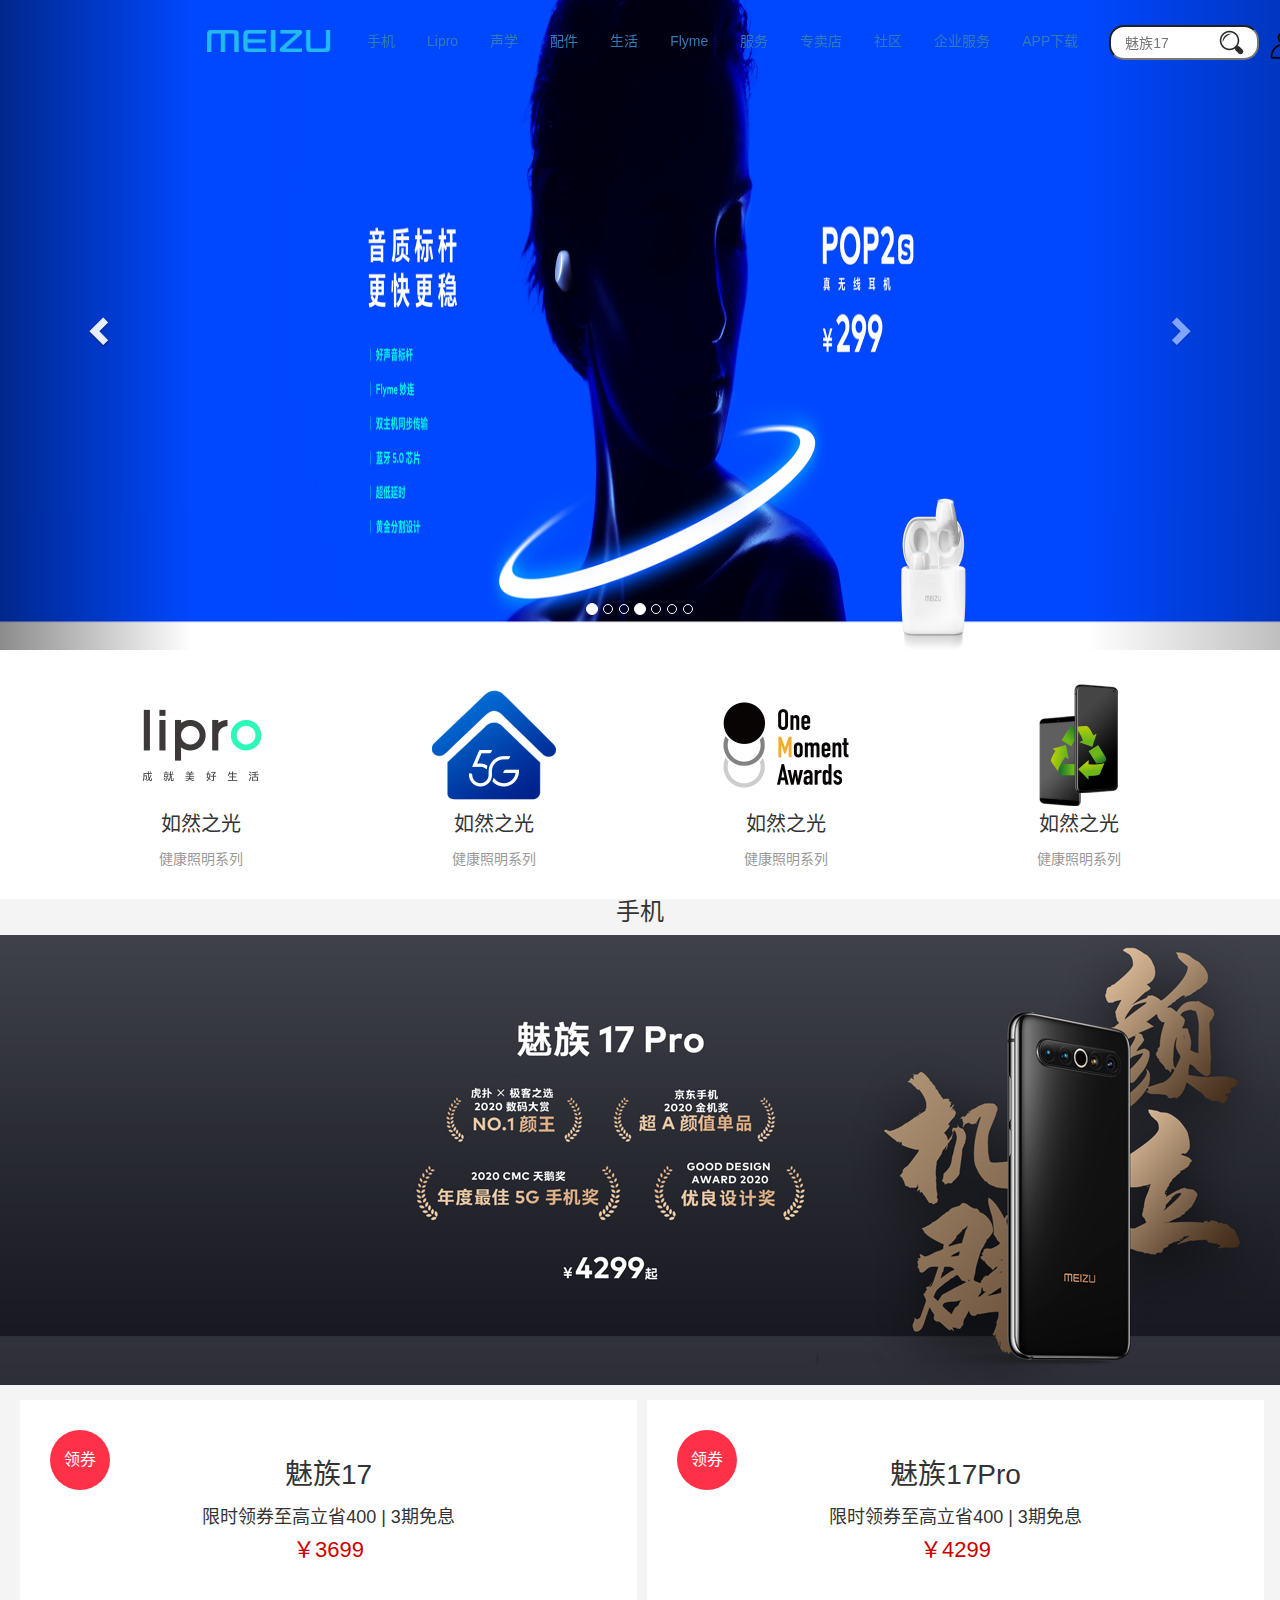
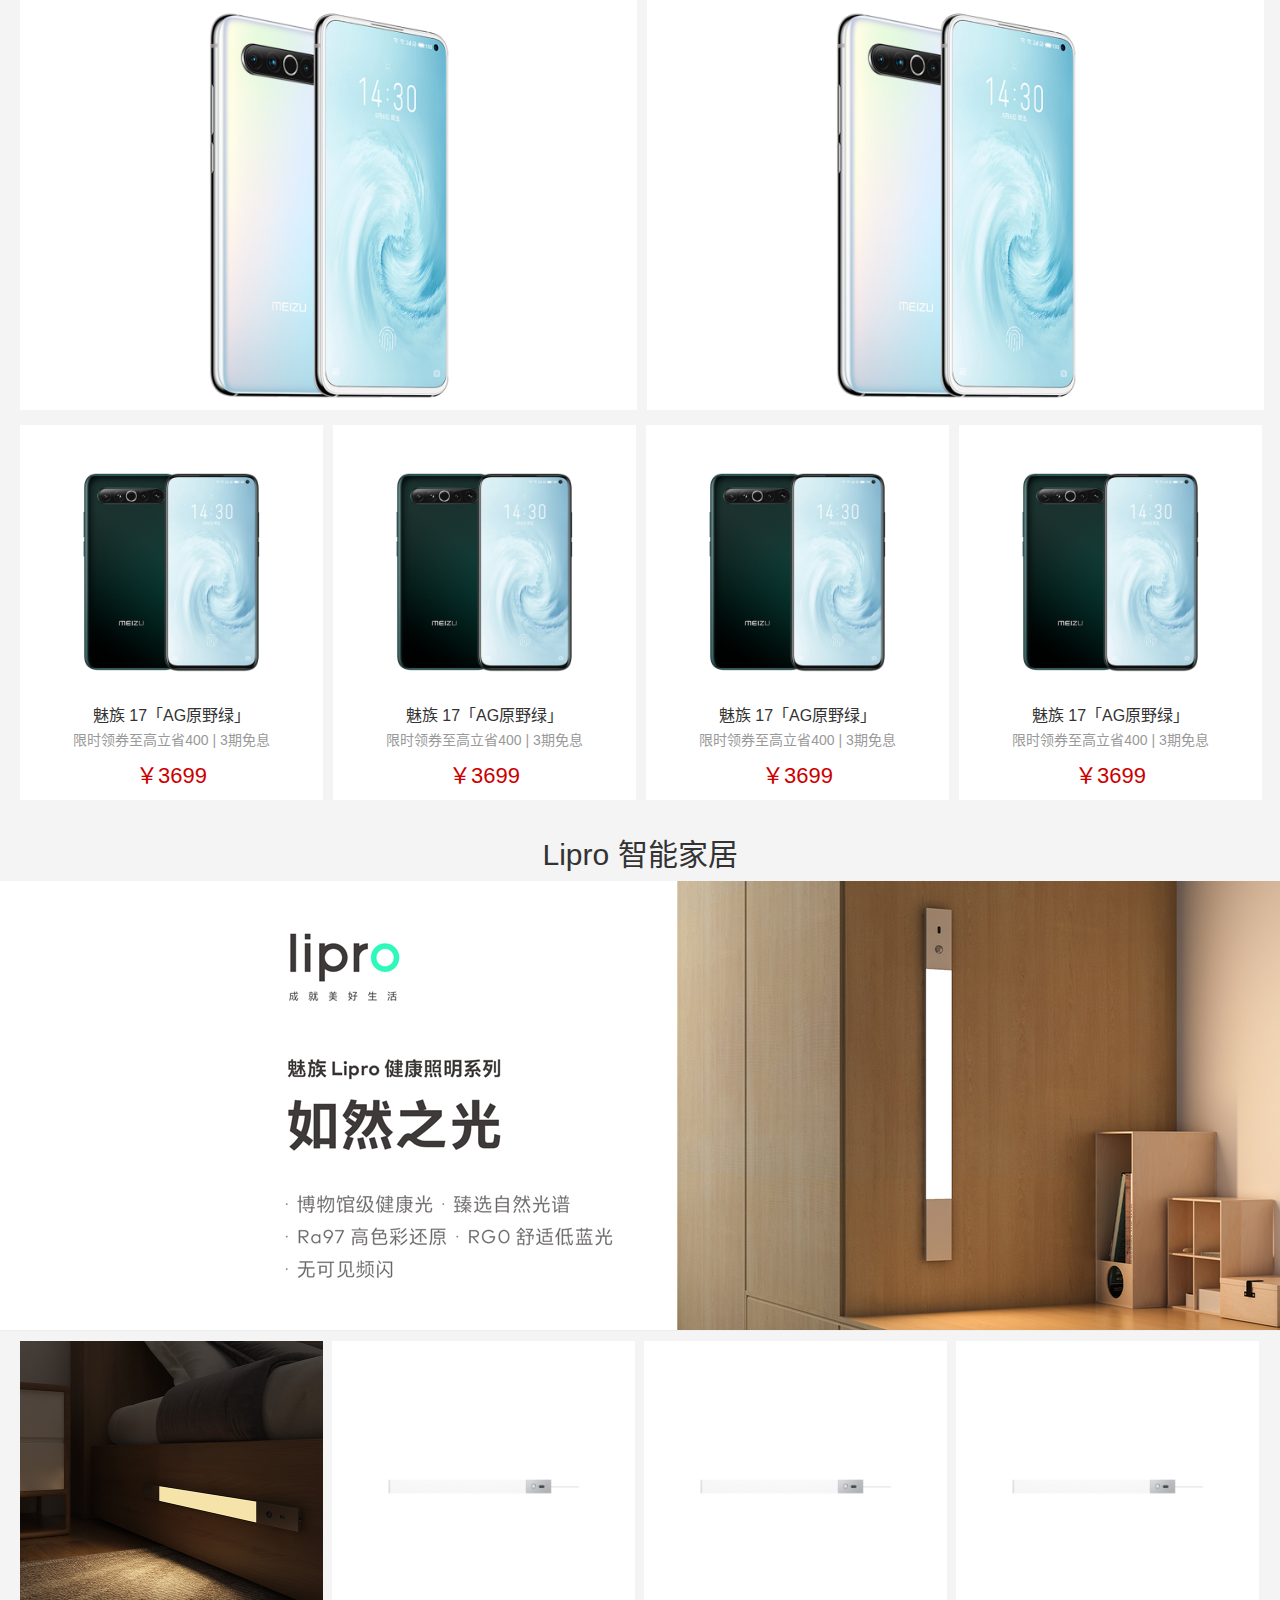
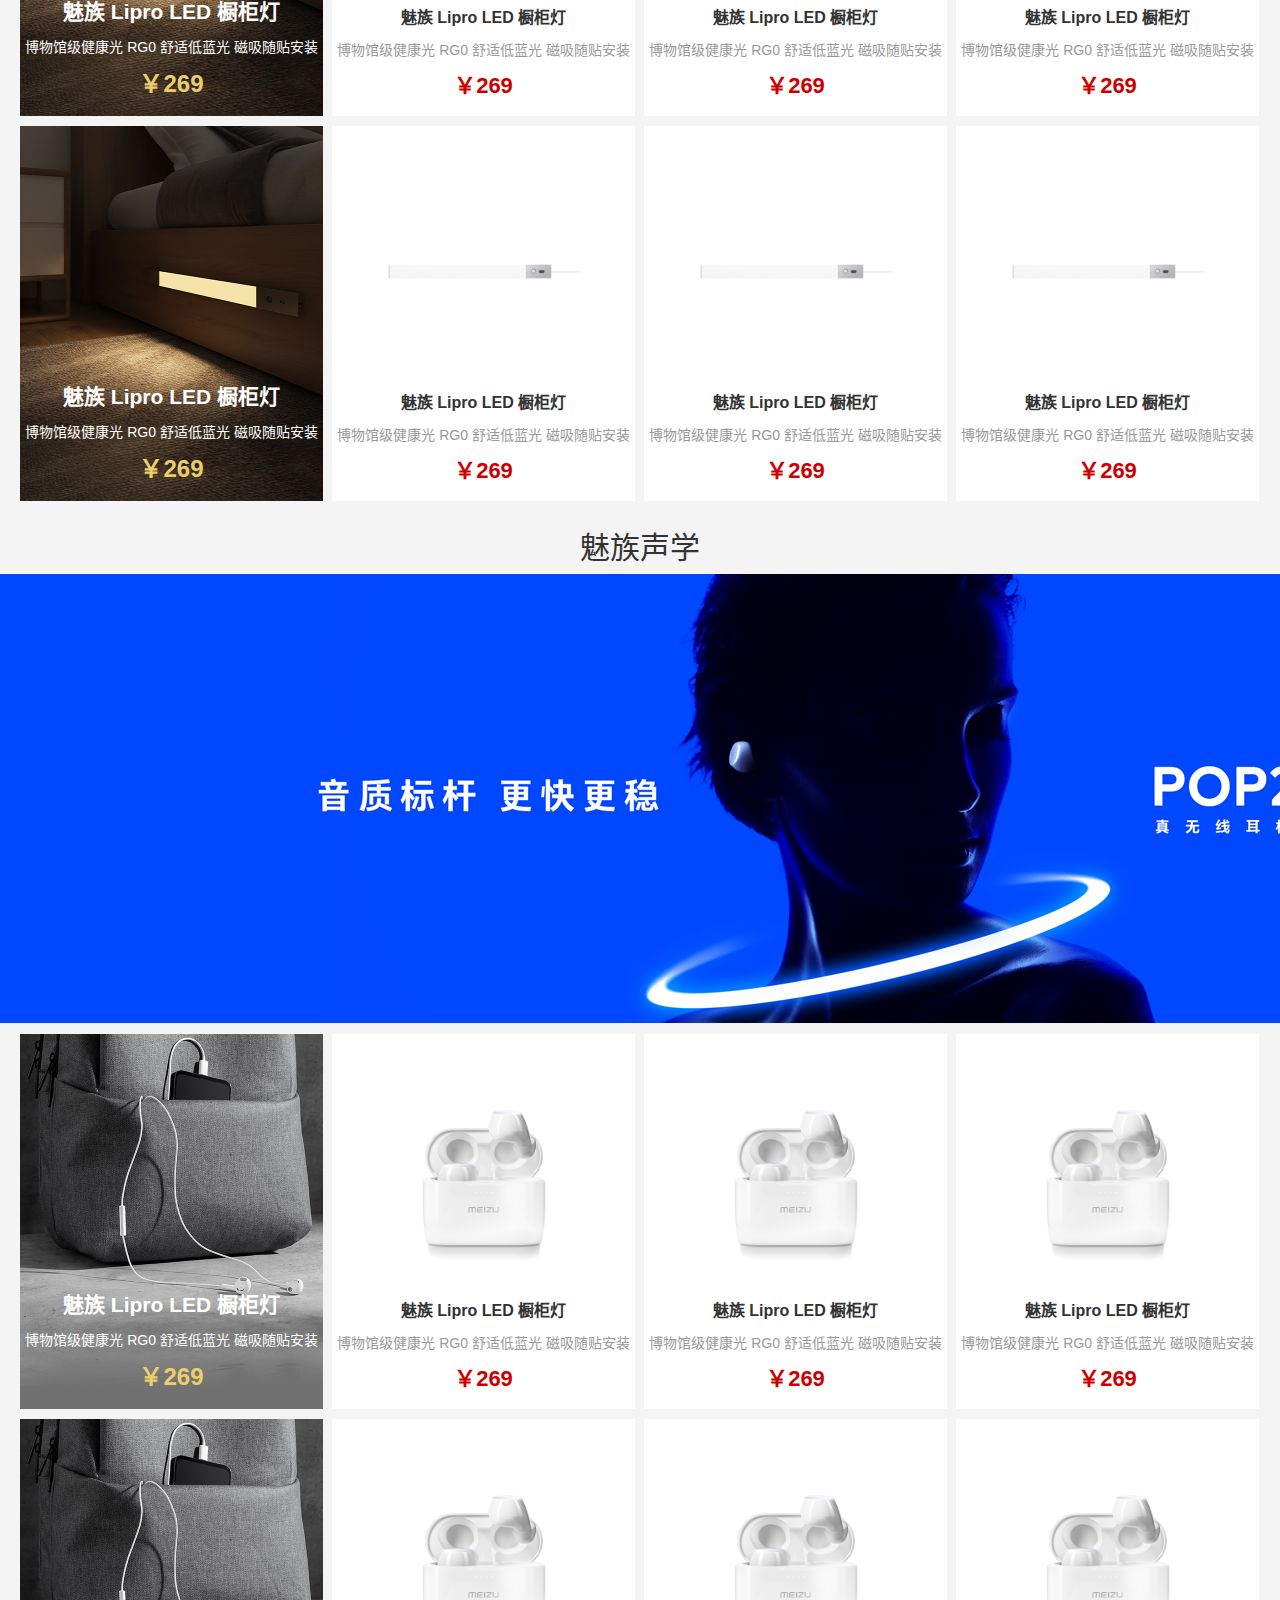
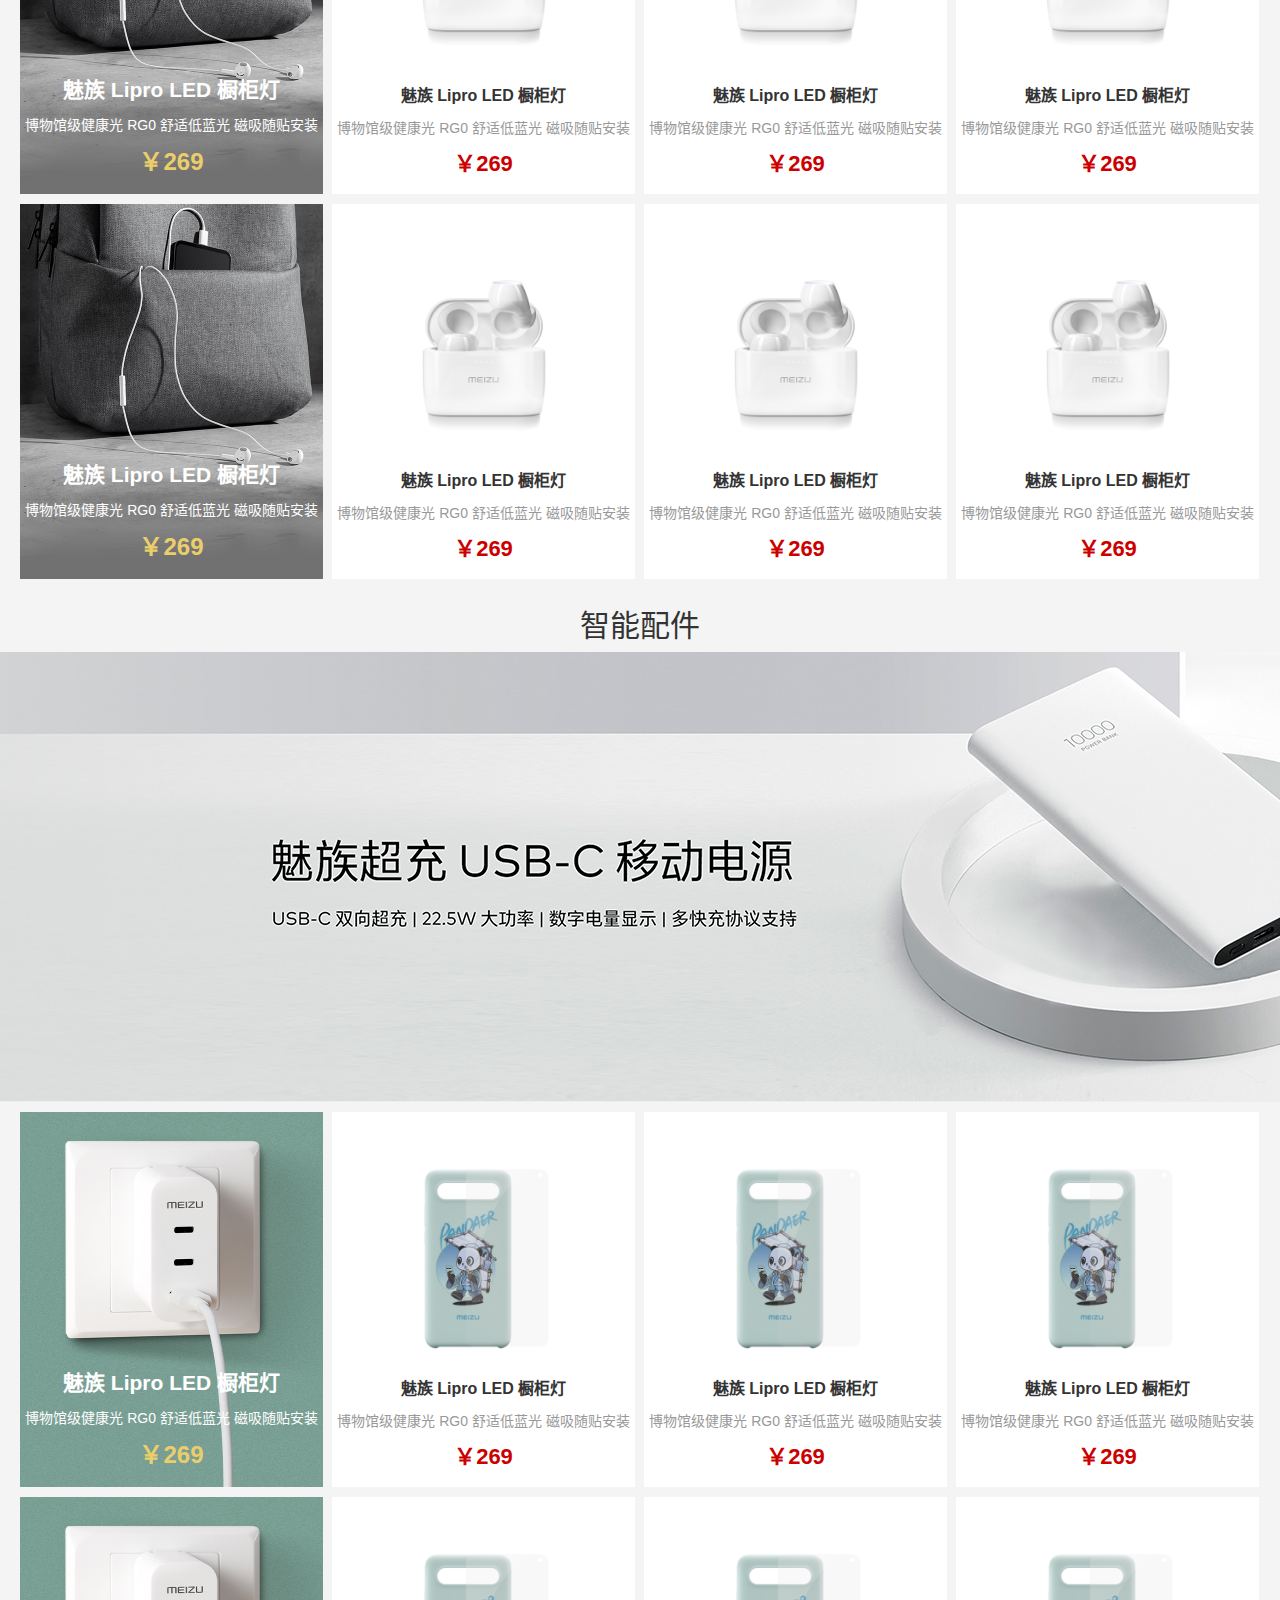
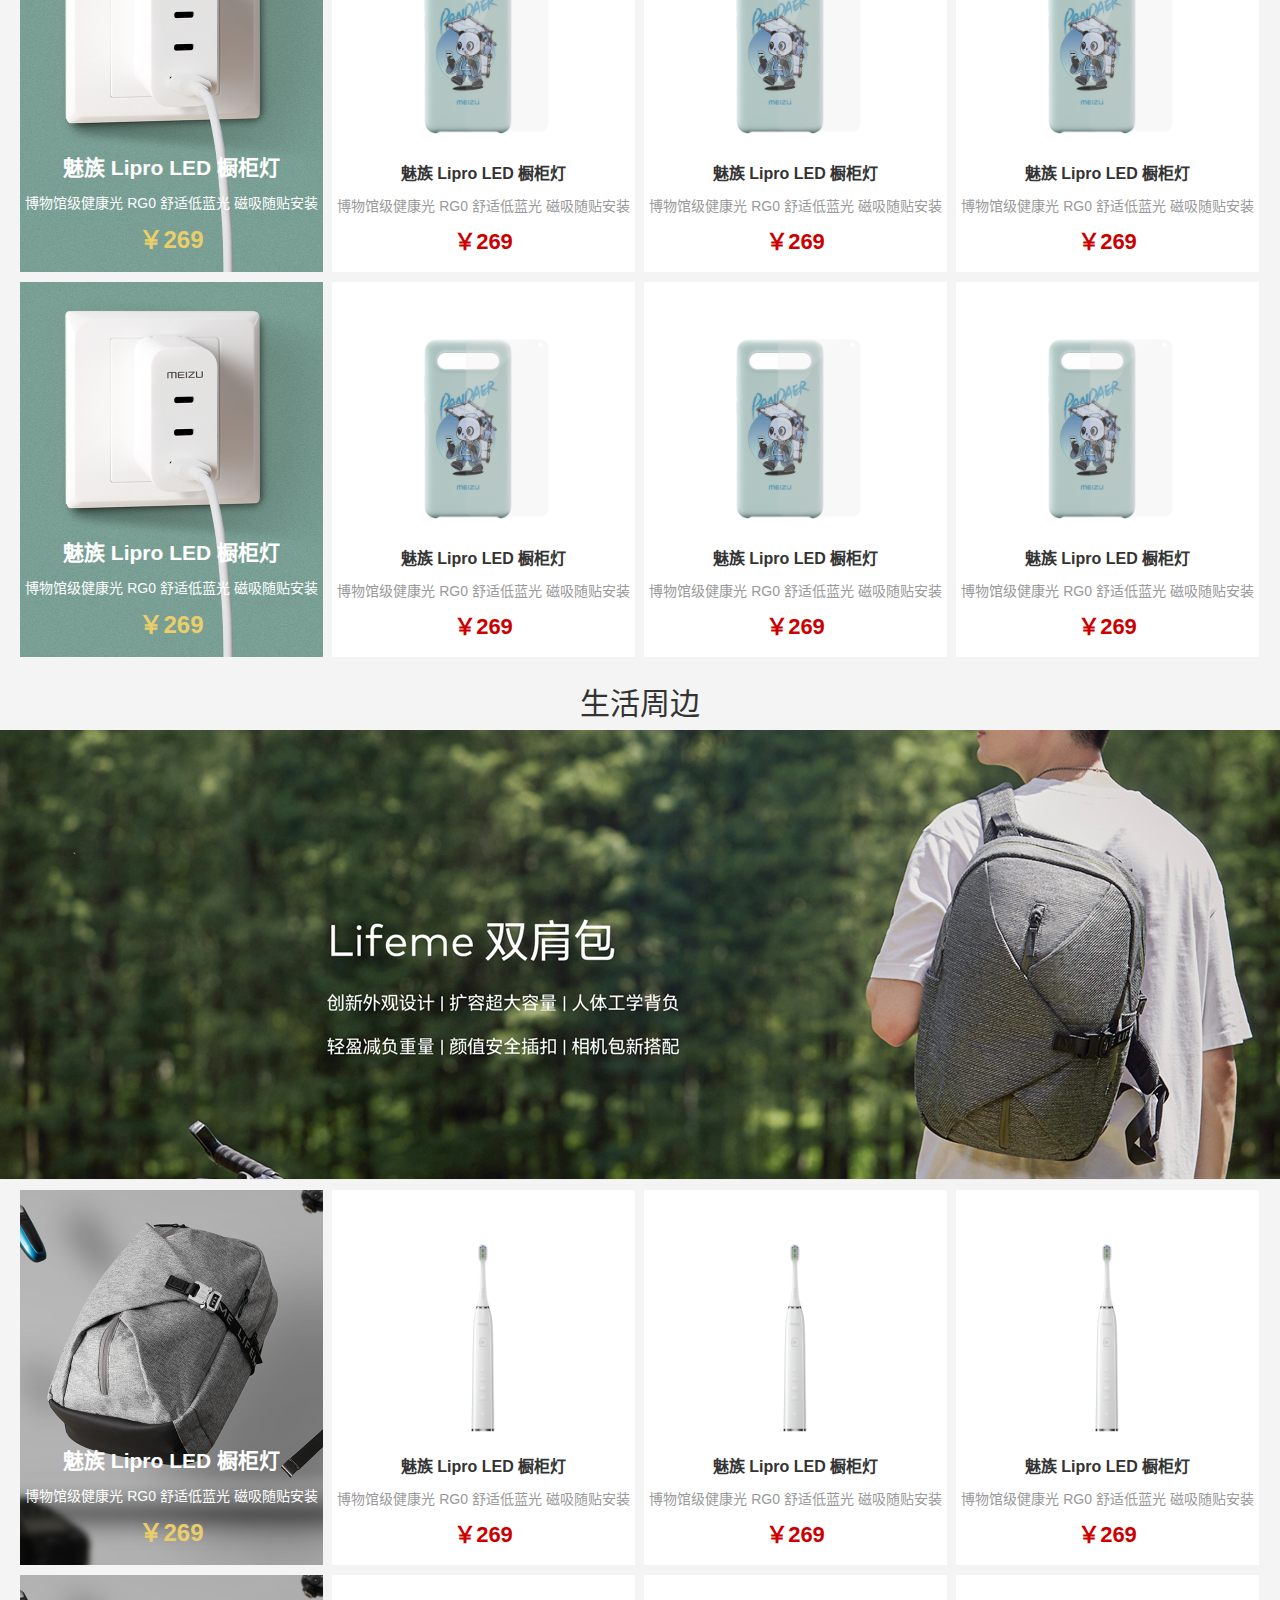
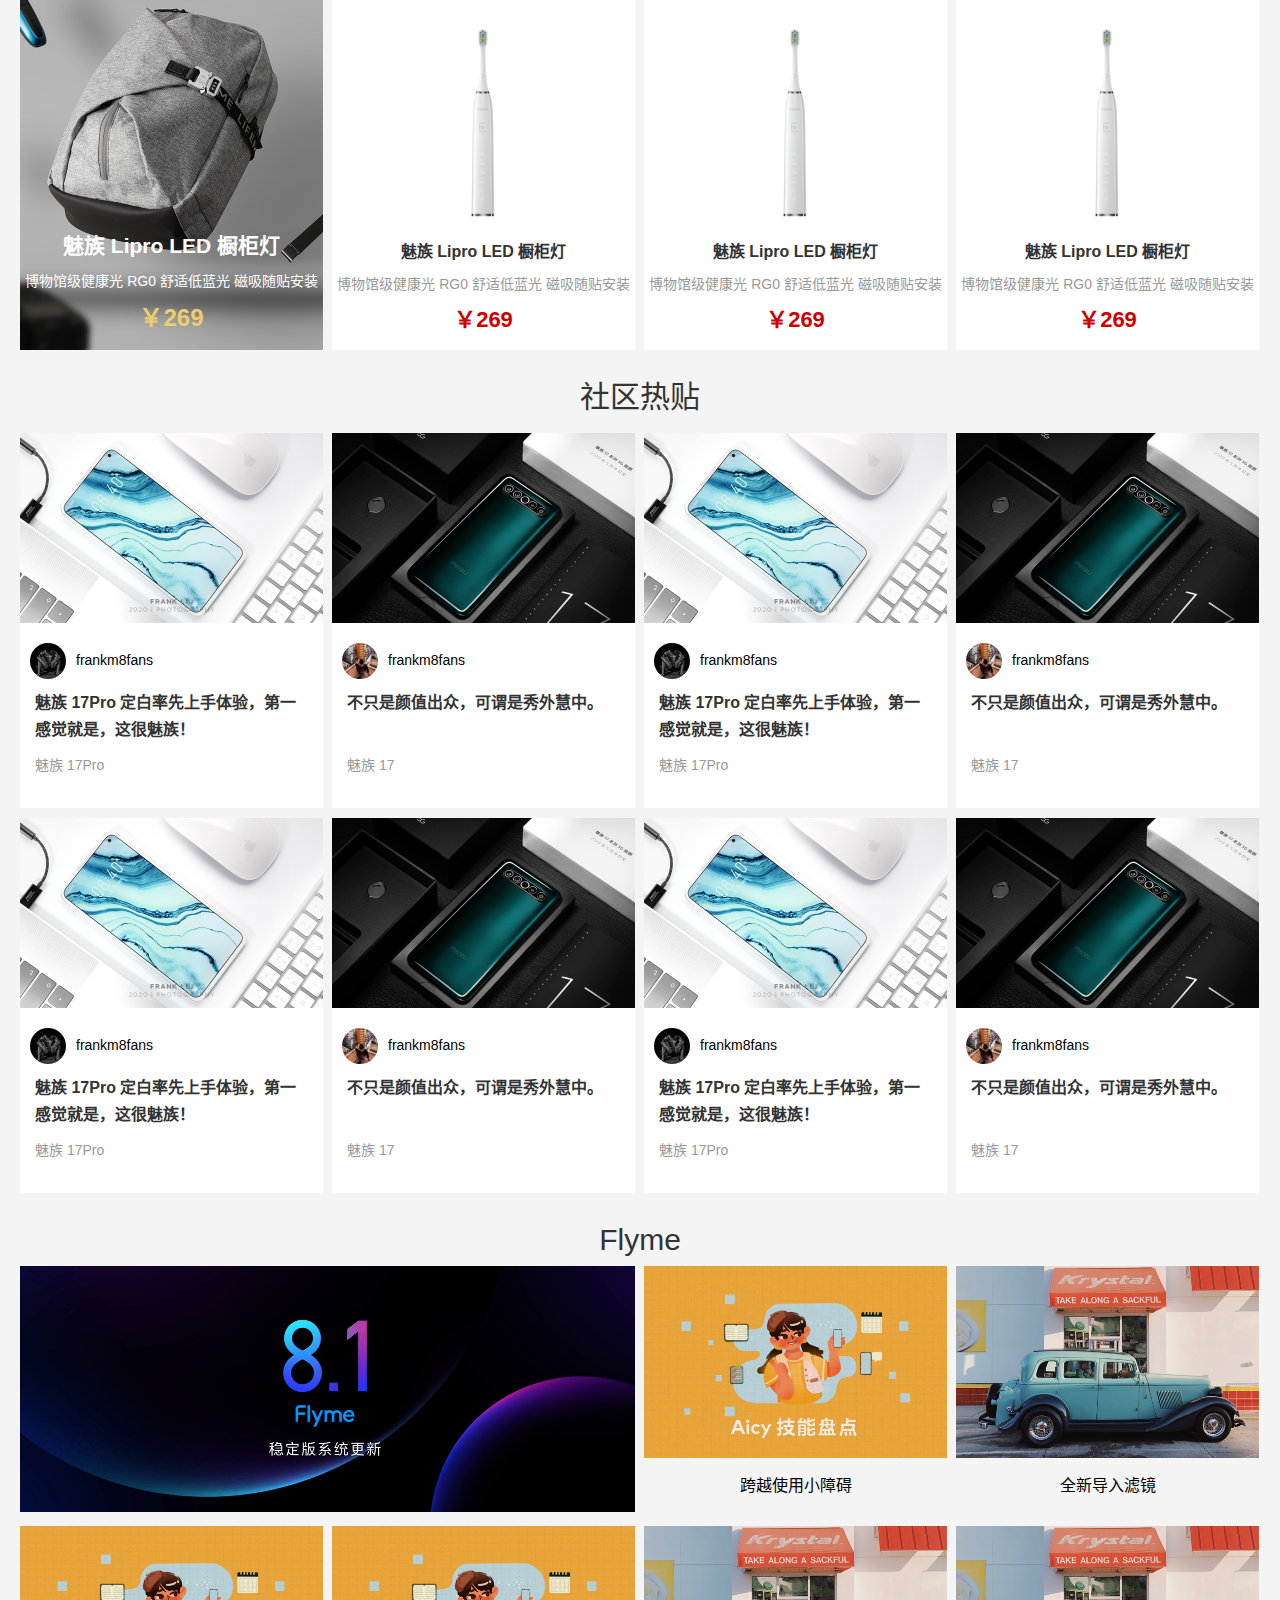
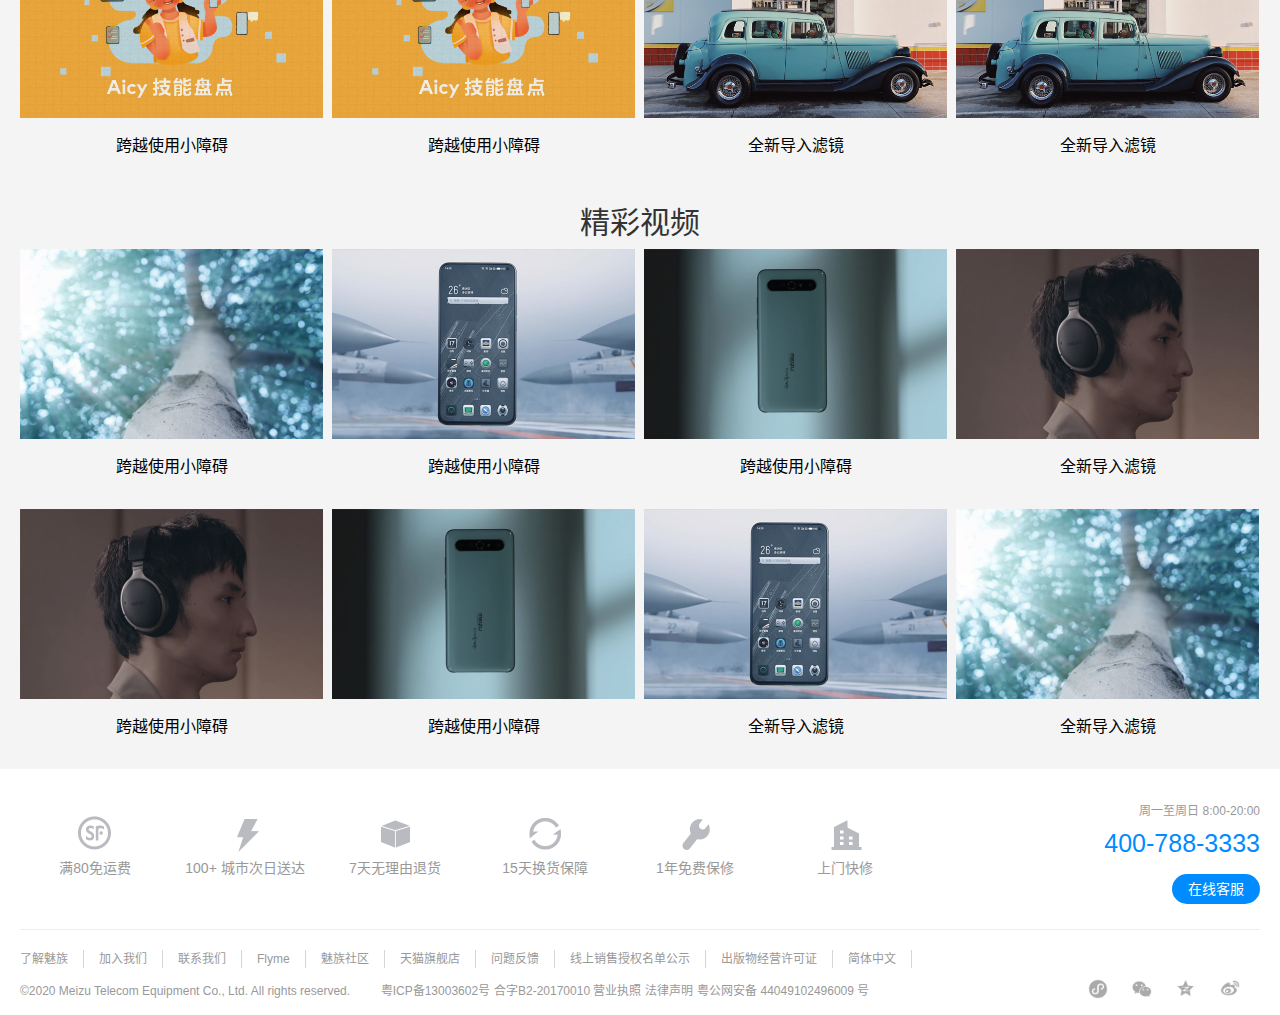
==== commit dfa5a32c: "v1.11.15" ====
--- a/src/html/index.html
+++ b/src/html/index.html
@@ -8,6 +8,8 @@
     <link href="https://cdn.jsdelivr.net/npm/bootstrap@3.3.7/dist/css/bootstrap.min.css" rel="stylesheet">  
     <link rel="stylesheet" href="../css/index.css">
     <link rel="stylesheet" href="../css/footer.css">
+    <script src="../js/library/jquery-1.11.0.min.js"></script>
+    <script src="../js/library/jquery.lazyload.js"></script>
     <!--[if lt IE 9]>
       <script src="https://cdn.jsdelivr.net/npm/html5shiv@3.7.3/dist/html5shiv.min.js"></script>
       <script src="https://cdn.jsdelivr.net/npm/respond.js@1.4.2/dest/respond.min.js"></script>
@@ -19,7 +21,7 @@
           <!-- 头部导航绝对定位 -->          
           <div class="header">
             <div class="container _logo">
-                    <a href=""> <img src="../img/meizu.png" alt=""></a>               
+                    <a href=""> <img src="../img/meizu.png" alt="" class="lazy"></a>               
                    
                 
                 
@@ -41,19 +43,19 @@
                   
                 <div class="shit">
                     <div>
-                        <input type="text" value="魅族17">
-                        <a href=""><img src="../img/search.png" alt=""></a>
+                        <input type="text" placeholder="魅族17">
+                        <a href=""><img src="../img/search.png" alt="" class="lazy" class="lazy"></a>
                     </div>
                     <div>
-                        <a href=""><img src="../img/man.png" alt=""></a>
+                        <a href=""><img src="../img/man.png" alt="" class="lazy" class="lazy"></a>
                        <ul>
-                           <li><a href="">立即登录</a></li>
+                           <li><a href="../html/login.html" target="_blank">立即登录</a></li>
                            <li><a href="">立即注册</a></li>
                            <li><a href="">我的订单</a></li>
                            <li><a href="">M码通道</a></li>
                        </ul>
                     </div>
-                    <a href=""><img src="../img/shop-car.png" alt=""></a>
+                    <a href=""><img src="../img/shop-car.png" alt="" class="lazy" class="lazy"></a>
                 </div>
             </div>
         </div>
@@ -75,43 +77,43 @@
             <!-- Wrapper for slides -->
             <div class="carousel-inner" role="listbox" id="banner-img-size">
               <div class="item active">
-                <a href=""><img src="../img/m1.jpg" alt="..."></a> 
+                <a href=""><img src="../img/m1.jpg" alt="..." class="lazy"></a> 
                 <div class="carousel-caption">
                   
                 </div>
               </div>
               <div class="item">
-                <a href=""><img src="../img/m2.jpg" alt="..."></a>
+                <a href=""><img src="../img/m2.jpg" alt="..." class="lazy"></a>
                 <div class="carousel-caption">
                   
                 </div>
               </div>
               <div class="item">
-                <a href=""><img src="../img/m3.jpg" alt="..."></a>
+                <a href=""><img src="../img/m3.jpg" alt="..." class="lazy"></a>
                 <div class="carousel-caption">
                   
                 </div>
               </div>
               <div class="item">
-                <a href=""><img src="../img/m4.jpg" alt="..."></a>
+                <a href=""><img src="../img/m4.jpg" alt="..." class="lazy"></a>
                 <div class="carousel-caption">
                   
                 </div>
               </div>
               <div class="item">
-                <a href=""><img src="../img/m5.jpg" alt="..."></a>
+                <a href=""><img src="../img/m5.jpg" alt="..." class="lazy"></a>
                 <div class="carousel-caption">
                   
                 </div>
               </div>
               <div class="item">
-                <a href=""><img src="../img/m6.jpg" alt="..."></a>
+                <a href=""><img src="../img/m6.jpg" alt="..." class="lazy"></a>
                 <div class="carousel-caption">
                   
                 </div>
               </div>
               <div class="item">
-                <a href=""><img src="../img/m7.jpg" alt="..."></a>
+                <a href=""><img src="../img/m7.jpg" alt="..." class="lazy"></a>
                 <div class="carousel-caption">
                   
                 </div>
@@ -136,27 +138,27 @@
         <div class="container">
             <div class="row _second">
                 <div class="col-lg-3 ">
-                  <a href="">
-                    <img src="../img/q1.jpg" alt="">
+                  <a href="../html/product1.html" target="_blank">
+                    <img src="../img/q1.jpg" alt="" class="lazy">
                     <p>如然之光</p>
                     <p>健康照明系列</p>
                   </a>  
                 </div>
                 <div class="col-lg-3">
                   <a href="">
-                     <img src="../img/q2.png" alt="">
+                     <img src="../img/q2.png" alt="" class="lazy">
                     <p>如然之光</p>
                     <p>健康照明系列</p>
                   </a>                 
                 </div>
                 <div class="col-lg-3">
-                    <a href="">  <img src="../img/q3.png" alt="">
+                    <a href="">  <img src="../img/q3.png" alt="" class="lazy">
                     <p>如然之光</p>
                     <p>健康照明系列</p></a>
                   
                 </div>
                 <div class="col-lg-3">
-                  <a href=""> <img src="../img/q4.jpg" alt="">
+                  <a href=""> <img src="../img/q4.jpg" alt="" class="lazy">
                     <p>如然之光</p>
                     <p>健康照明系列</p></a>
                    
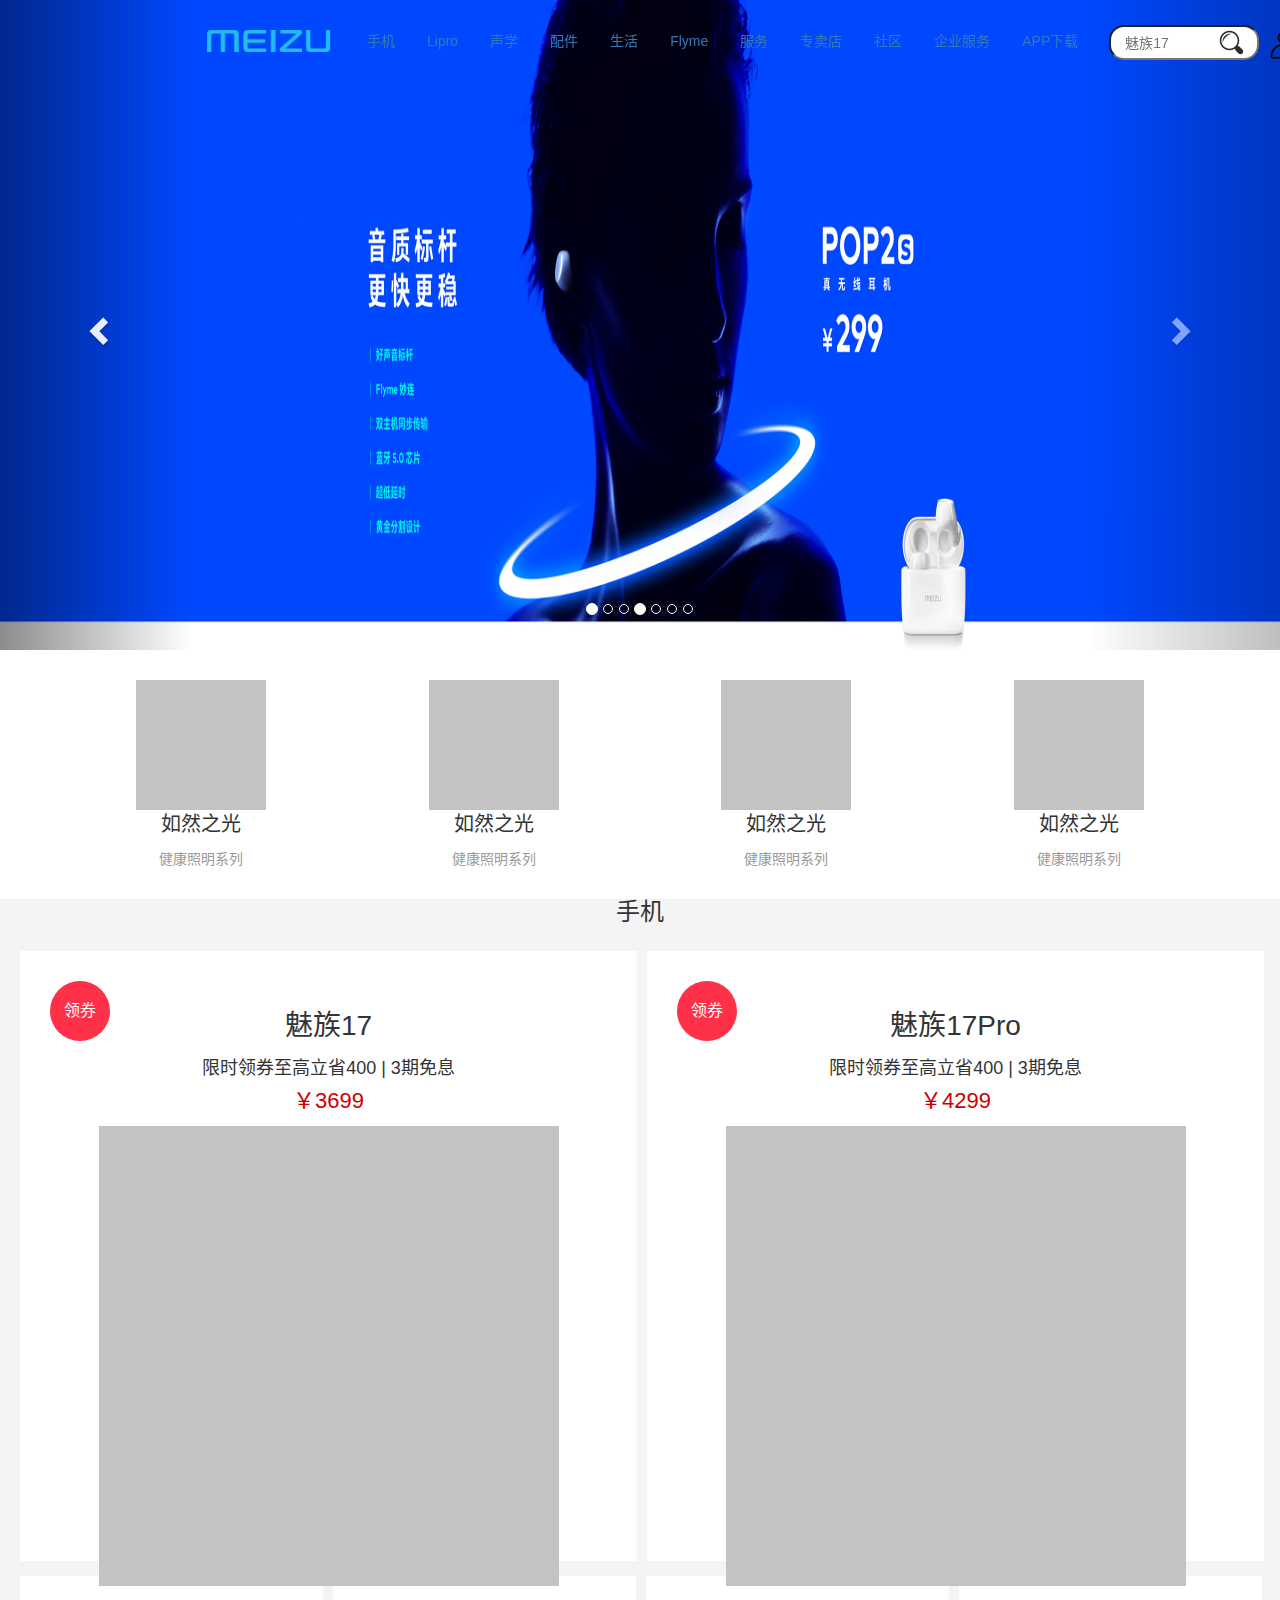
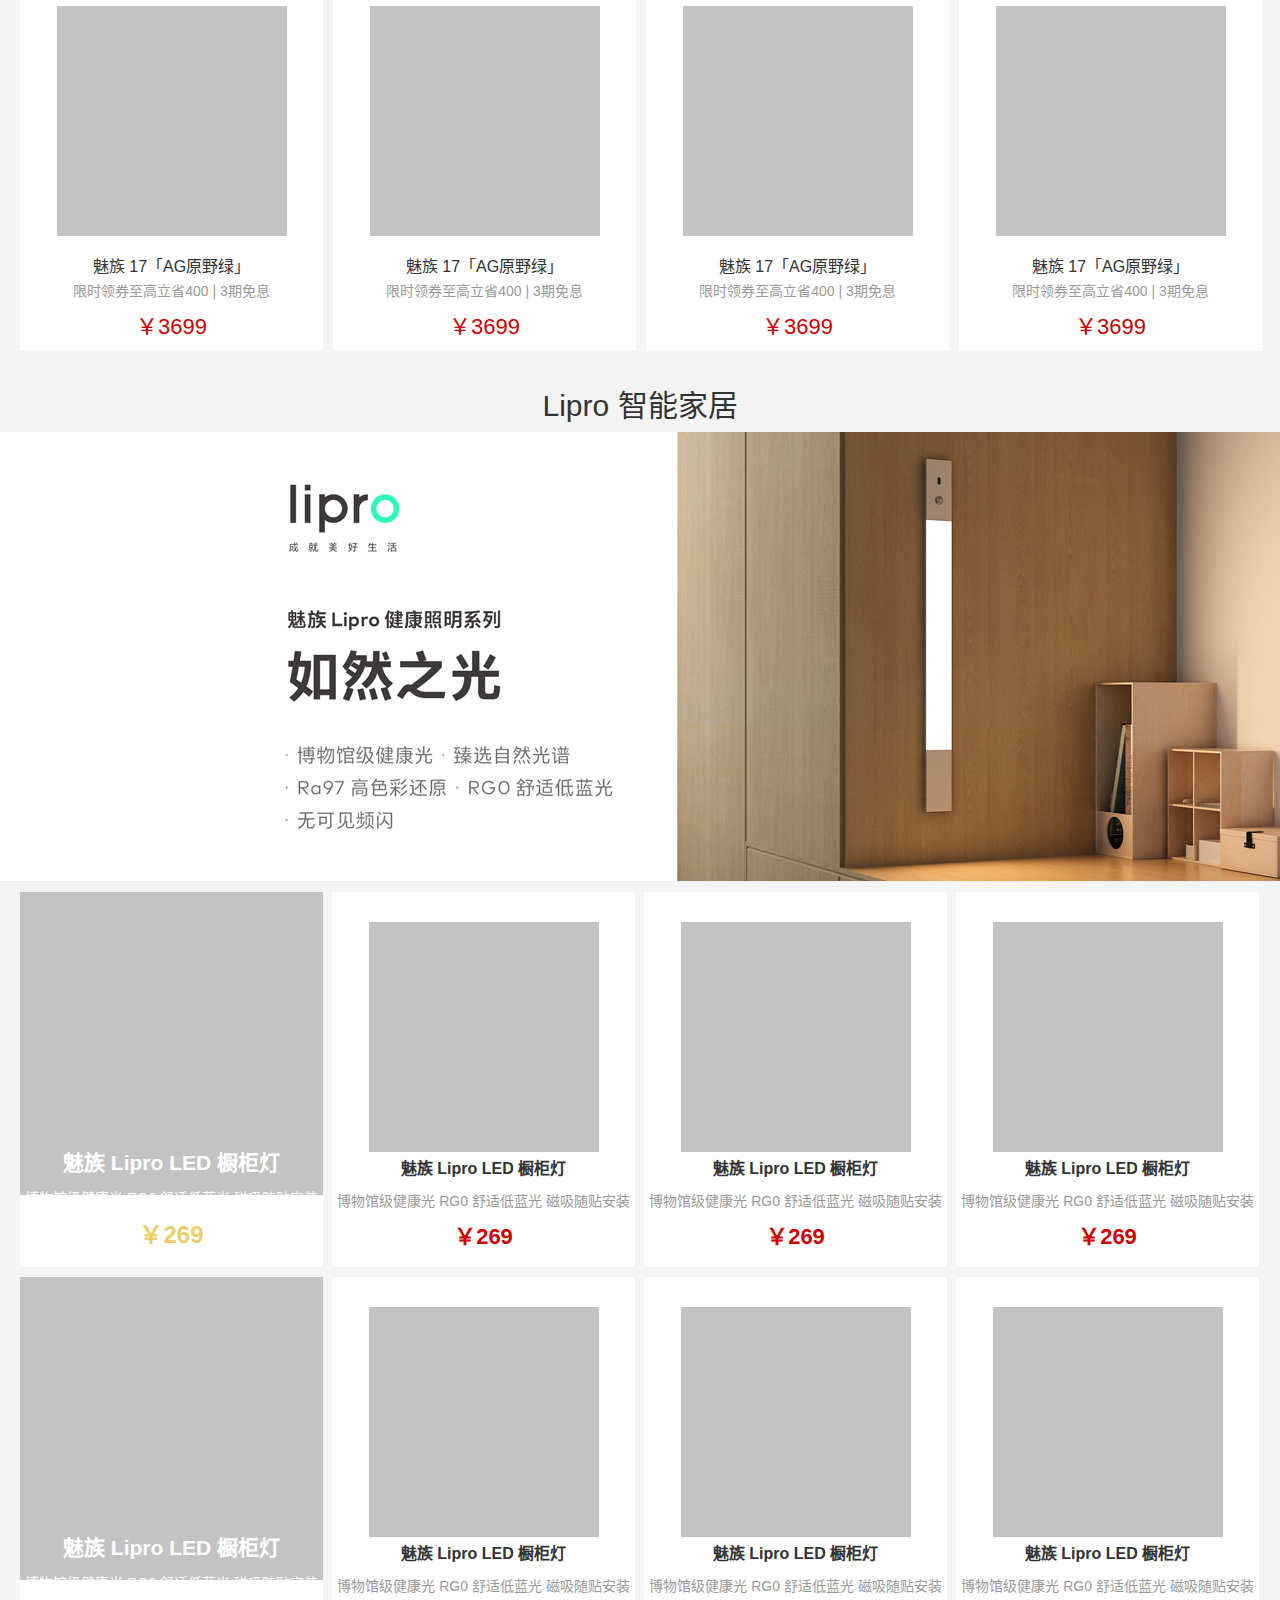
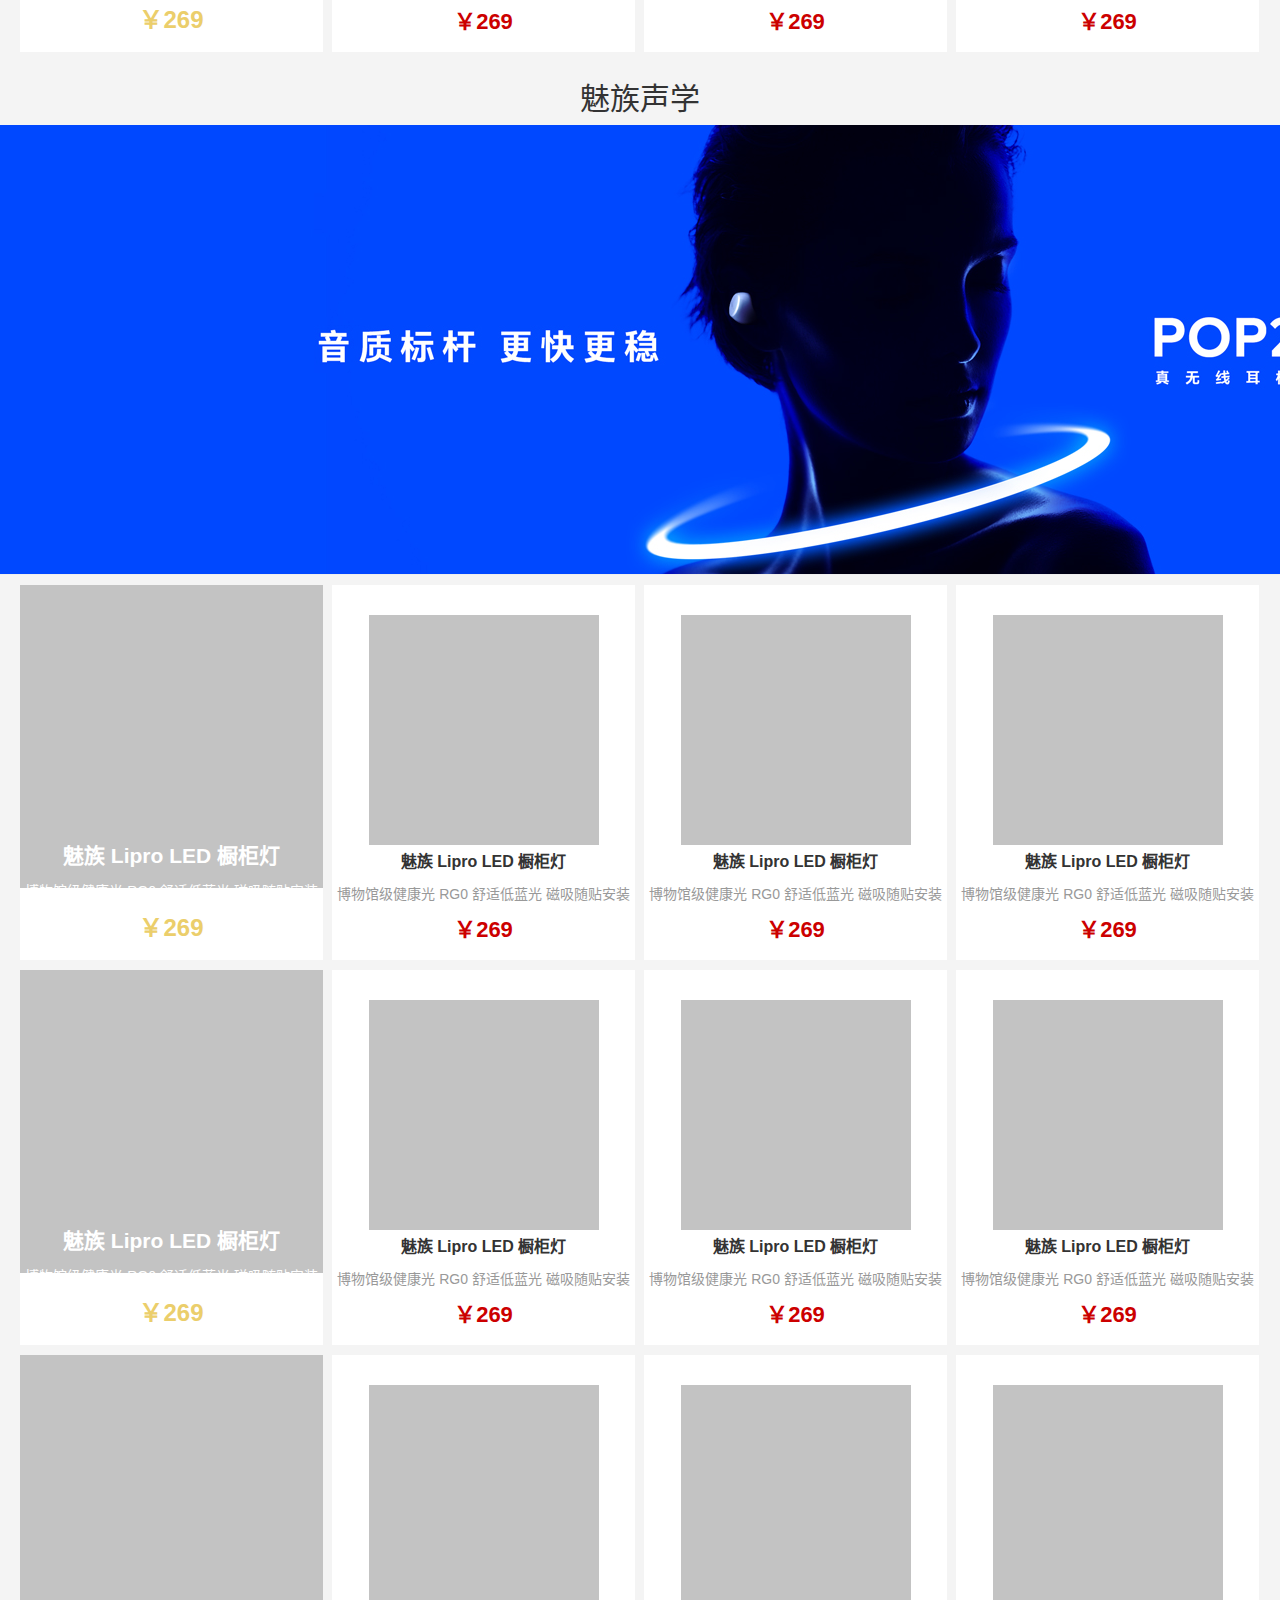
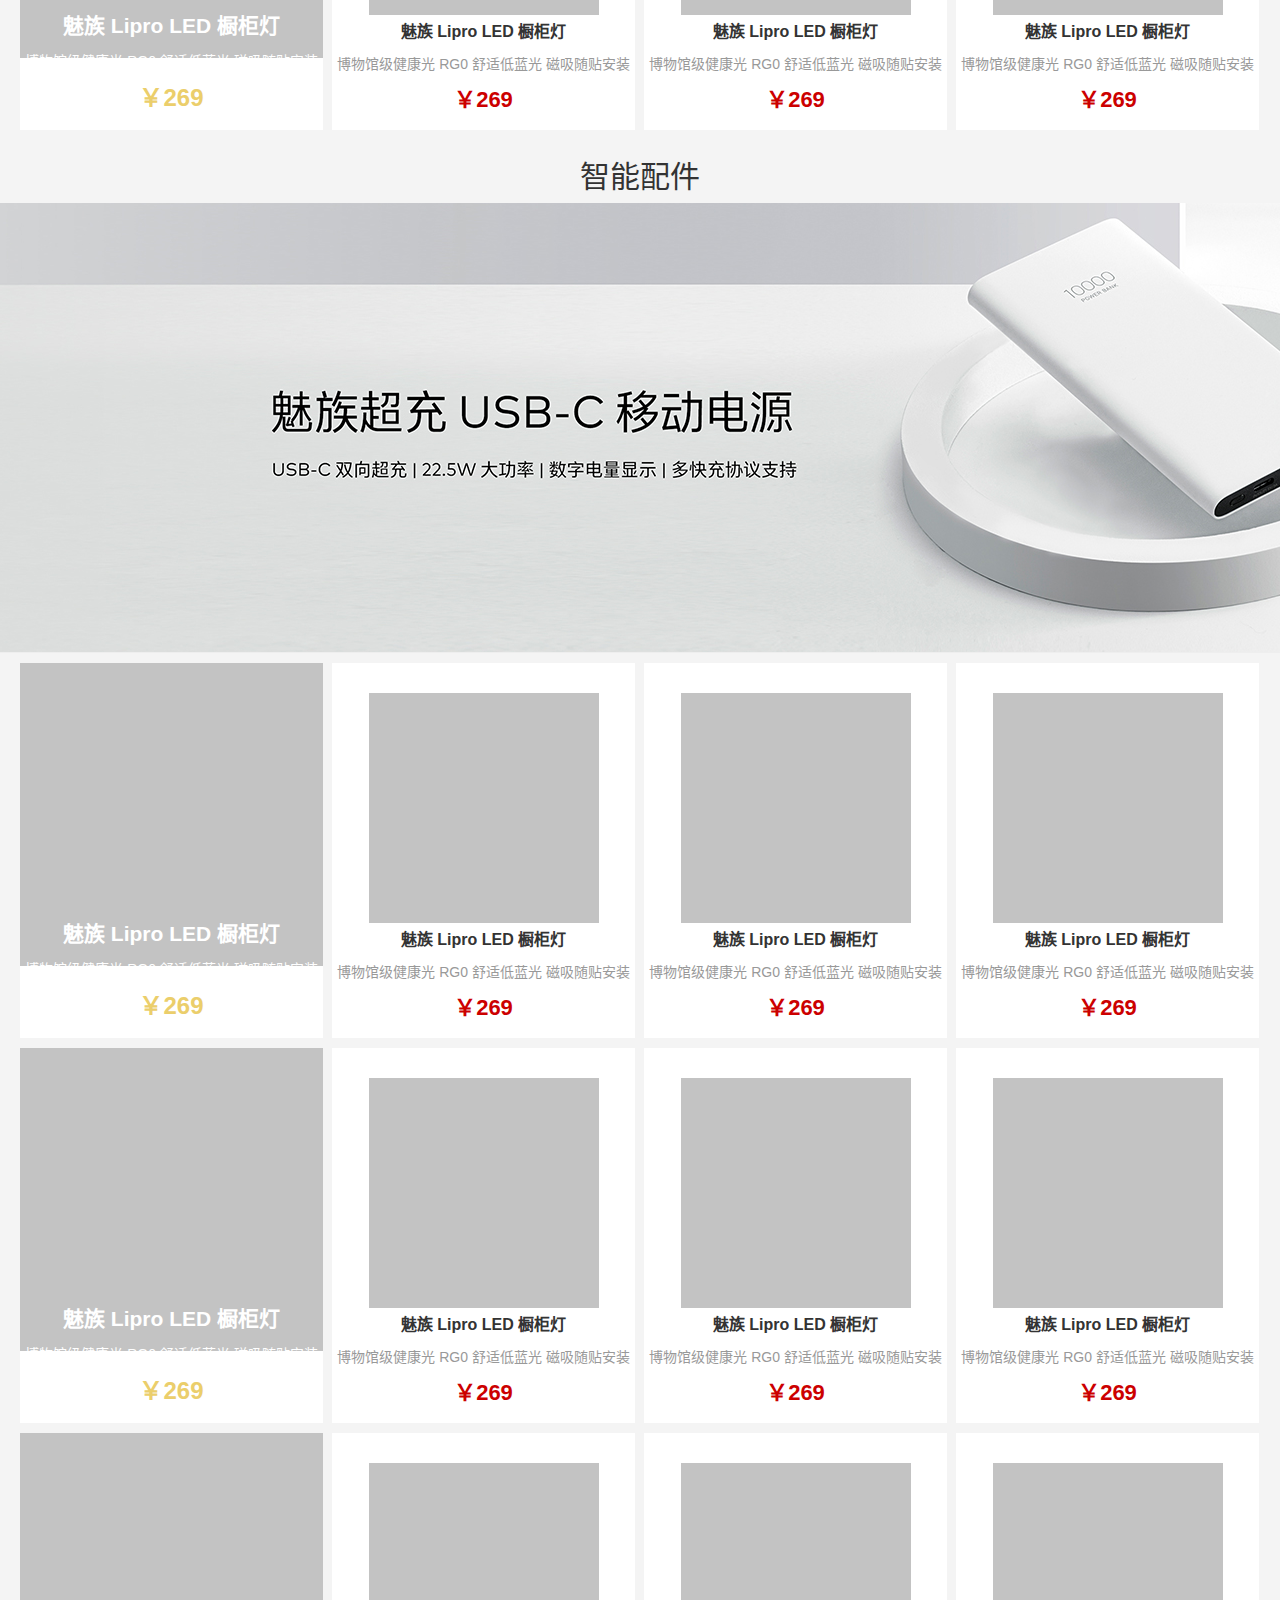
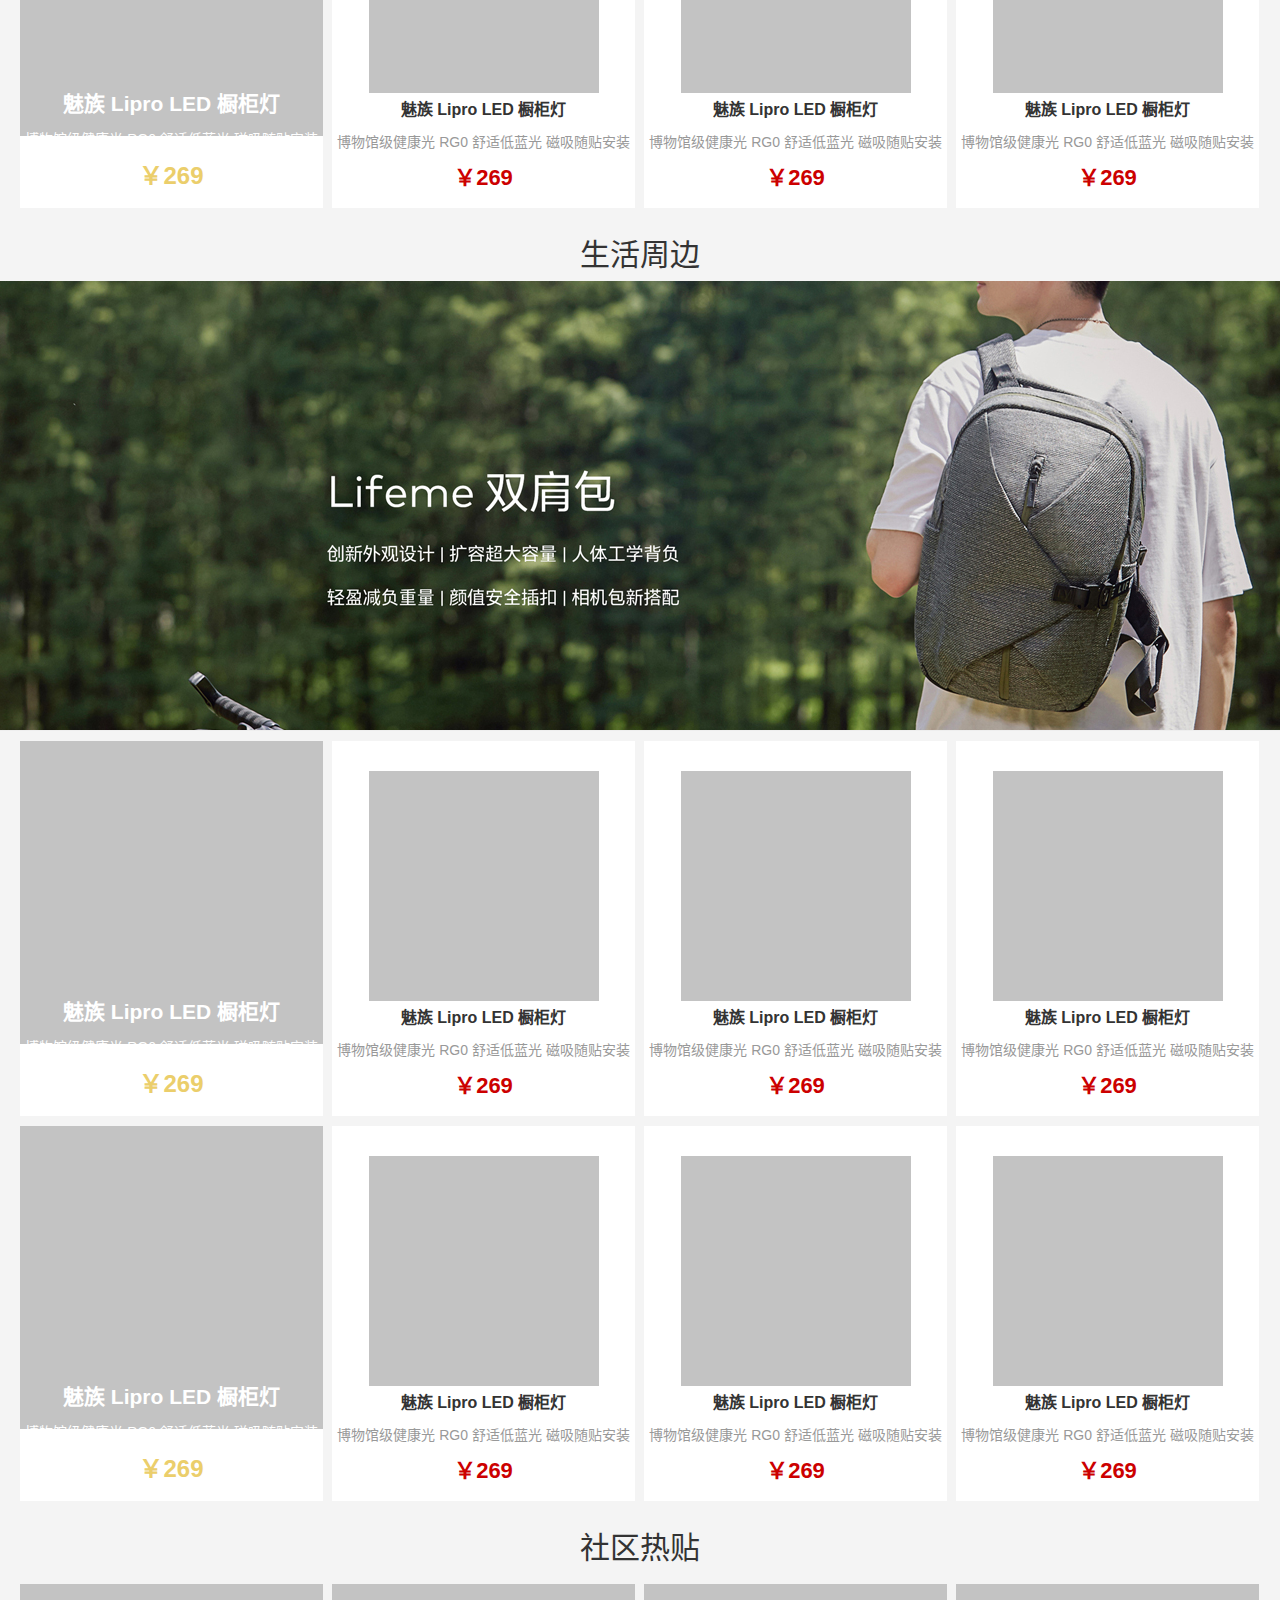
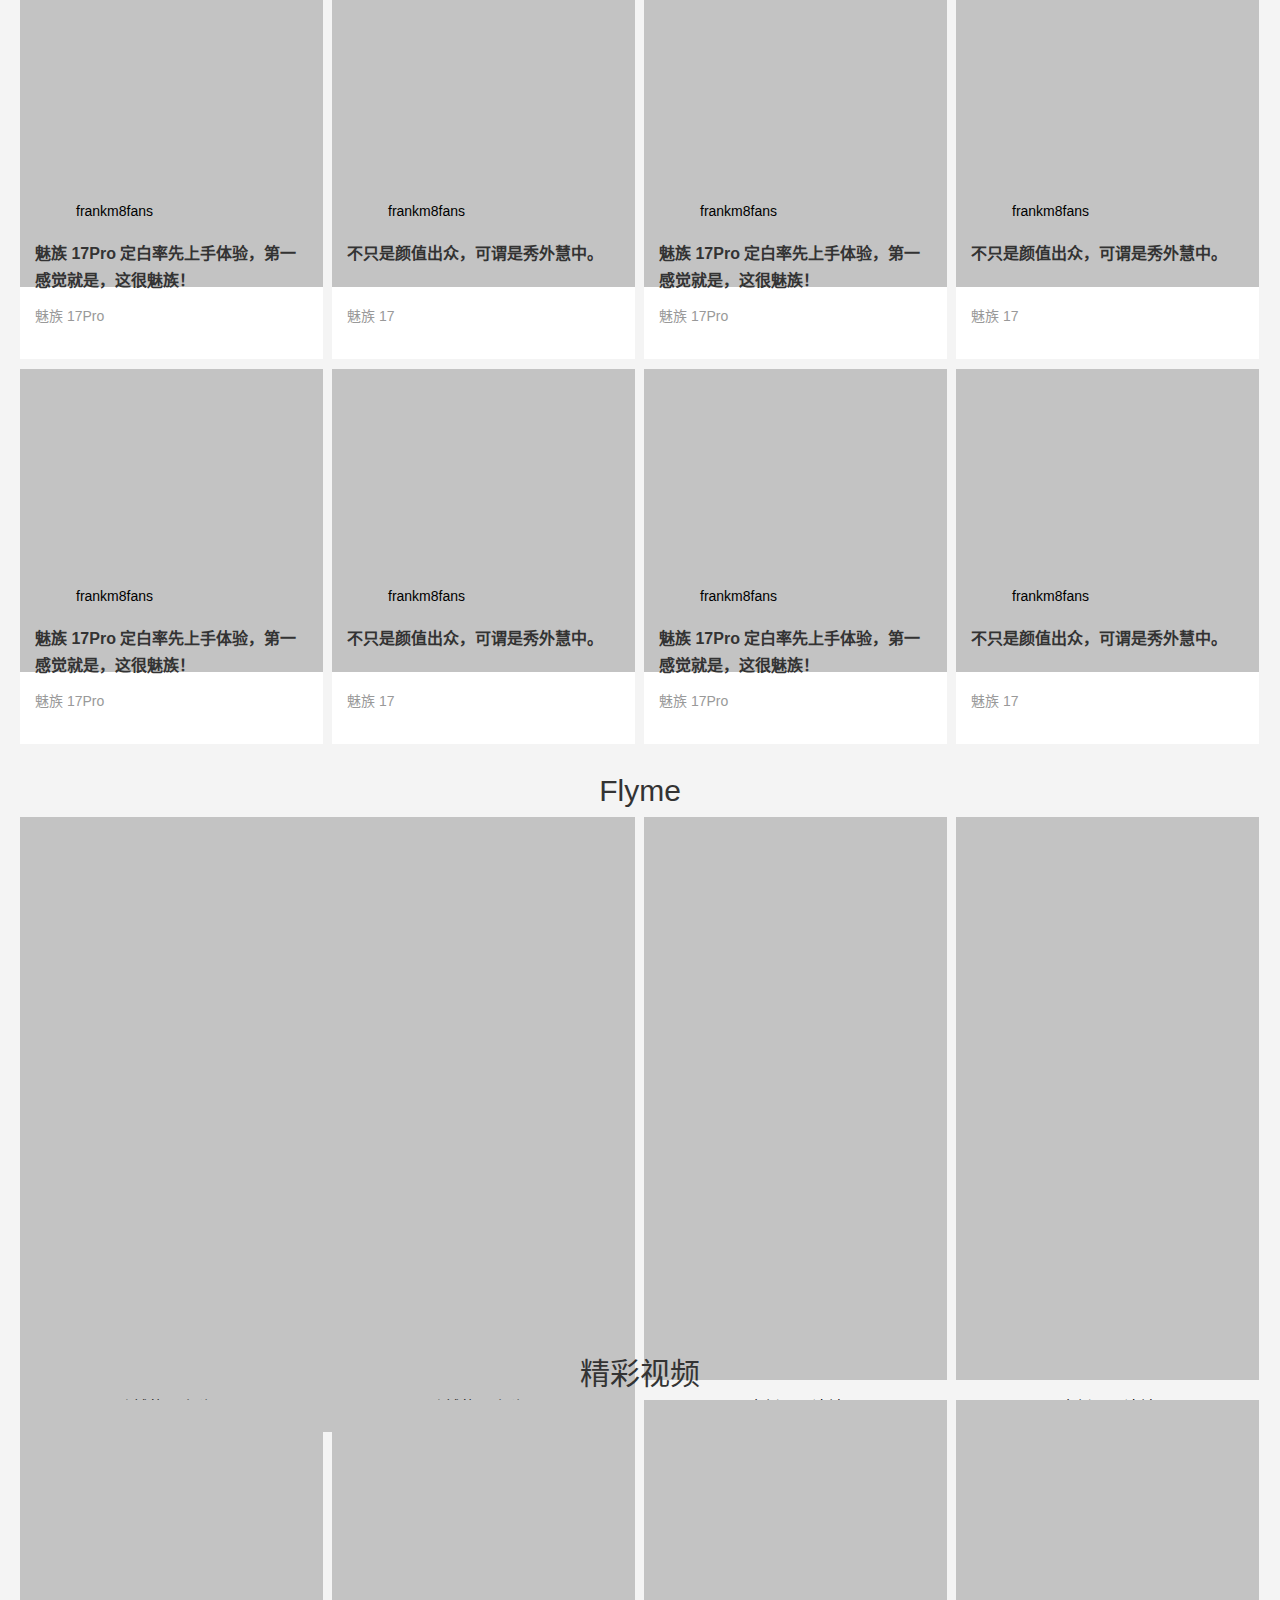
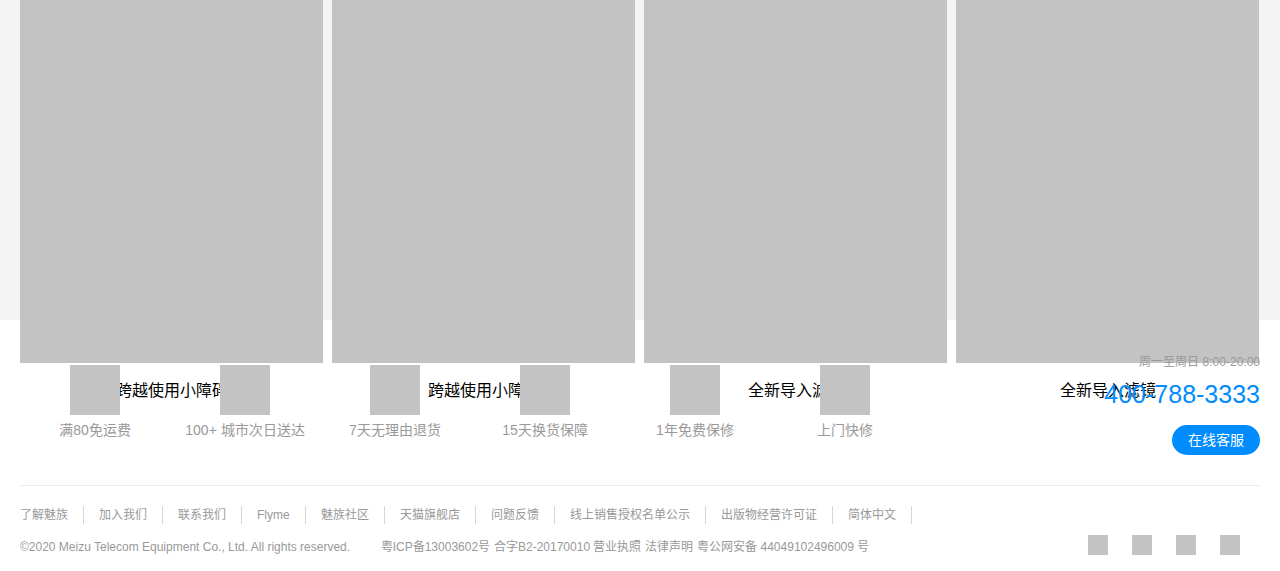
==== commit c3b0edd1: "v1.11.19" ====
--- a/src/html/index.html
+++ b/src/html/index.html
@@ -8,8 +8,6 @@
     <link href="https://cdn.jsdelivr.net/npm/bootstrap@3.3.7/dist/css/bootstrap.min.css" rel="stylesheet">  
     <link rel="stylesheet" href="../css/index.css">
     <link rel="stylesheet" href="../css/footer.css">
-    <script src="../js/library/jquery-1.11.0.min.js"></script>
-    <script src="../js/library/jquery.lazyload.js"></script>
     <!--[if lt IE 9]>
       <script src="https://cdn.jsdelivr.net/npm/html5shiv@3.7.3/dist/html5shiv.min.js"></script>
       <script src="https://cdn.jsdelivr.net/npm/respond.js@1.4.2/dest/respond.min.js"></script>
@@ -21,7 +19,7 @@
           <!-- 头部导航绝对定位 -->          
           <div class="header">
             <div class="container _logo">
-                    <a href=""> <img src="../img/meizu.png" alt="" class="lazy"></a>               
+                    <a href="" class="clearfix"> <img class="lazy" data-original="../img/meizu.png" alt="" class="lazy"></a>               
                    
                 
                 
@@ -44,18 +42,18 @@
                 <div class="shit">
                     <div>
                         <input type="text" placeholder="魅族17">
-                        <a href=""><img src="../img/search.png" alt="" class="lazy" class="lazy"></a>
+                        <a href=""><img class="lazy" data-original="../img/search.png" alt="" class="lazy" ></a>
                     </div>
                     <div>
-                        <a href=""><img src="../img/man.png" alt="" class="lazy" class="lazy"></a>
+                        <a href=""><img class="lazy" data-original="../img/man.png" alt="" class="lazy" ></a>
                        <ul>
                            <li><a href="../html/login.html" target="_blank">立即登录</a></li>
-                           <li><a href="">立即注册</a></li>
+                           <li><a href="../html/reg.html" target="_blank">立即注册</a></li>
                            <li><a href="">我的订单</a></li>
                            <li><a href="">M码通道</a></li>
                        </ul>
                     </div>
-                    <a href=""><img src="../img/shop-car.png" alt="" class="lazy" class="lazy"></a>
+                    <a href=""><img class="lazy" data-original="../img/shop-car.png" alt="" class="lazy" ></a>
                 </div>
             </div>
         </div>
@@ -77,43 +75,43 @@
             <!-- Wrapper for slides -->
             <div class="carousel-inner" role="listbox" id="banner-img-size">
               <div class="item active">
-                <a href=""><img src="../img/m1.jpg" alt="..." class="lazy"></a> 
+                <a href=""><img class="lazy" src="../img/m1.jpg" alt="..." ></a> 
                 <div class="carousel-caption">
                   
                 </div>
               </div>
               <div class="item">
-                <a href=""><img src="../img/m2.jpg" alt="..." class="lazy"></a>
+                <a href=""><img class="lazy" src="../img/m2.jpg" alt="..." ></a>
                 <div class="carousel-caption">
                   
                 </div>
               </div>
               <div class="item">
-                <a href=""><img src="../img/m3.jpg" alt="..." class="lazy"></a>
+                <a href=""><img class="lazy" src="../img/m3.jpg" alt="..." ></a>
                 <div class="carousel-caption">
                   
                 </div>
               </div>
               <div class="item">
-                <a href=""><img src="../img/m4.jpg" alt="..." class="lazy"></a>
+                <a href=""><img class="lazy" src="../img/m4.jpg" alt="..." ></a>
                 <div class="carousel-caption">
                   
                 </div>
               </div>
               <div class="item">
-                <a href=""><img src="../img/m5.jpg" alt="..." class="lazy"></a>
+                <a href=""><img class="lazy" src="../img/m5.jpg" alt="..." ></a>
                 <div class="carousel-caption">
                   
                 </div>
               </div>
               <div class="item">
-                <a href=""><img src="../img/m6.jpg" alt="..." class="lazy"></a>
+                <a href=""><img class="lazy" src="../img/m6.jpg" alt="..." ></a>
                 <div class="carousel-caption">
                   
                 </div>
               </div>
               <div class="item">
-                <a href=""><img src="../img/m7.jpg" alt="..." class="lazy"></a>
+                <a href=""><img class="lazy" src="../img/m7.jpg" alt="..." ></a>
                 <div class="carousel-caption">
                   
                 </div>
@@ -139,26 +137,26 @@
             <div class="row _second">
                 <div class="col-lg-3 ">
                   <a href="../html/product1.html" target="_blank">
-                    <img src="../img/q1.jpg" alt="" class="lazy">
+                    <img class="lazy" data-original="../img/q1.jpg" alt="" >
                     <p>如然之光</p>
                     <p>健康照明系列</p>
                   </a>  
                 </div>
                 <div class="col-lg-3">
                   <a href="">
-                     <img src="../img/q2.png" alt="" class="lazy">
+                     <img class="lazy" data-original="../img/q2.png" alt="" >
                     <p>如然之光</p>
                     <p>健康照明系列</p>
                   </a>                 
                 </div>
                 <div class="col-lg-3">
-                    <a href="">  <img src="../img/q3.png" alt="" class="lazy">
+                    <a href="">  <img class="lazy" data-original="../img/q3.png" alt="" >
                     <p>如然之光</p>
                     <p>健康照明系列</p></a>
                   
                 </div>
                 <div class="col-lg-3">
-                  <a href=""> <img src="../img/q4.jpg" alt="" class="lazy">
+                  <a href=""> <img class="lazy" data-original="../img/q4.jpg" alt="" >
                     <p>如然之光</p>
                     <p>健康照明系列</p></a>
                    
@@ -171,7 +169,7 @@
     <div class="section-title">
       <h3 class="text-center" >手机</h3>
       <div style="width: 100%;overflow: hidden;">
-          <a href=""><img src="../img/q5.jpg" alt=""></a>
+          <a href=""><img class="lazy" data-original="../img/q5.jpg" alt=""></a>
       </div>
   </div>
   <!-- 两大4小手机列表 -->
@@ -184,40 +182,40 @@
                 <p>魅族17</p>
                 <p>限时领券至高立省400 | 3期免息</p>
                 <p>￥3699</p>
-                <img src="../img/phone1.png" alt="">
+                <img class="lazy" data-original="../img/phone1.png" alt="">
             </a></li>
             <li><a href="">
               <span class="lingquan">领券</span>
                 <p>魅族17Pro</p>
                 <p>限时领券至高立省400 | 3期免息</p>
                 <p>￥4299</p>
-                <img src="../img/phone1.png" alt="">
+                <img class="lazy" data-original="../img/phone1.png" alt="">
             </a></li>
 
             <li class="phone-small" style="margin-left: 5px;">
               <div>
-                <a href=""><img src="../img/phone2.png" alt="">
+                <a href=""><img class="lazy" data-original="../img/phone2.png" alt="">
               <p>魅族 17「AG原野绿」</p>
               <p>限时领券至高立省400 | 3期免息</p>
               <p>￥3699</p>
               </a></div></li>
             <li class="phone-small">
                 <div>
-                  <a href=""><img src="../img/phone2.png" alt="">
+                  <a href=""><img class="lazy" data-original="../img/phone2.png" alt="">
                 <p>魅族 17「AG原野绿」</p>
                 <p>限时领券至高立省400 | 3期免息</p>
                 <p>￥3699</p>
                 </a></div></li>
             <li class="phone-small">
                   <div>
-                    <a href=""><img src="../img/phone2.png" alt="">
+                    <a href=""><img class="lazy" data-original="../img/phone2.png" alt="">
                   <p>魅族 17「AG原野绿」</p>
                   <p>限时领券至高立省400 | 3期免息</p>
                   <p>￥3699</p>
                   </a></div></li>
             <li class="phone-small" style="margin-right: 0;">
                     <div>
-                      <a href=""><img src="../img/phone2.png" alt="">
+                      <a href=""><img class="lazy" data-original="../img/phone2.png" alt="">
                     <p>魅族 17「AG原野绿」</p>
                     <p>限时领券至高立省400 | 3期免息</p>
                     <p>￥3699</p>
@@ -234,13 +232,13 @@
   </div>
   <!-- Lipro 智能家居 -->
   <div class="section-box2">
-      <a href=""><img src="../img/b1.jpg" alt=""></a>
+      <a href=""><img class="lazy" src="../img/b1.jpg" alt=""></a>
   </div>
   <!-- 商品列表 -->
   <div class="container p0 product-list">
       <ul>
           <li>
-            <a href=""><img src="../img/b2.jpg" alt=""></a>
+            <a href=""><img class="lazy" data-original="../img/b2.jpg" alt=""></a>
             <div>
               <p>魅族 Lipro LED 橱柜灯</p>
               <p>博物馆级健康光 RG0 舒适低蓝光 磁吸随贴安装</p>
@@ -249,7 +247,7 @@
           </li>
           <li class="other-img">
             <a href="">
-            <img src="../img/b3.png" alt="">
+            <img class="lazy" data-original="../img/b3.png" alt="">
             <div>
               <p>魅族 Lipro LED 橱柜灯</p>
               <p>博物馆级健康光 RG0 舒适低蓝光 磁吸随贴安装</p>
@@ -258,7 +256,7 @@
           </li>
           <li class="other-img">
             <a href="">
-            <img src="../img/b3.png" alt="">
+            <img class="lazy" data-original="../img/b3.png" alt="">
             <div>
               <p>魅族 Lipro LED 橱柜灯</p>
               <p>博物馆级健康光 RG0 舒适低蓝光 磁吸随贴安装</p>
@@ -267,7 +265,7 @@
           </li>
           <li class="other-img" style="margin-right: 0;">
             <a href="">
-            <img src="../img/b3.png" alt="">
+            <img class="lazy" data-original="../img/b3.png" alt="">
             <div>
               <p>魅族 Lipro LED 橱柜灯</p>
               <p>博物馆级健康光 RG0 舒适低蓝光 磁吸随贴安装</p>
@@ -275,7 +273,7 @@
             </div></a>
           </li>
           <li>
-            <a href=""><img src="../img/b2.jpg" alt=""></a>
+            <a href=""><img class="lazy" data-original="../img/b2.jpg" alt=""></a>
             <div>
               <p>魅族 Lipro LED 橱柜灯</p>
               <p>博物馆级健康光 RG0 舒适低蓝光 磁吸随贴安装</p>
@@ -284,7 +282,7 @@
           </li>
           <li class="other-img">
             <a href="">
-            <img src="../img/b3.png" alt="">
+            <img class="lazy" data-original="../img/b3.png" alt="">
             <div>
               <p>魅族 Lipro LED 橱柜灯</p>
               <p>博物馆级健康光 RG0 舒适低蓝光 磁吸随贴安装</p>
@@ -293,7 +291,7 @@
           </li>
           <li class="other-img">
             <a href="">
-            <img src="../img/b3.png" alt="">
+            <img class="lazy" data-original="../img/b3.png" alt="">
             <div>
               <p>魅族 Lipro LED 橱柜灯</p>
               <p>博物馆级健康光 RG0 舒适低蓝光 磁吸随贴安装</p>
@@ -302,7 +300,7 @@
           </li>
           <li class="other-img" style="margin-right: 0;">
             <a href="">
-            <img src="../img/b3.png" alt="">
+            <img class="lazy" data-original="../img/b3.png" alt="">
             <div>
               <p>魅族 Lipro LED 橱柜灯</p>
               <p>博物馆级健康光 RG0 舒适低蓝光 磁吸随贴安装</p>
@@ -316,31 +314,31 @@
     <h3>魅族声学</h3>
   </div>
   <div class="section-box2">
-    <a href=""><img src="../img/b4.jpg" alt=""></a>
+    <a href=""><img class="lazy" src="../img/b4.jpg" alt=""></a>
 </div>
 <!-- 商品列表 -->
   <div class="container p0 product-list">
   <ul>
       <li>
-        <a href=""><img src="../img/s1.jpg" alt=""></a>
-        <div>
-          <p>魅族 Lipro LED 橱柜灯</p>
-          <p>博物馆级健康光 RG0 舒适低蓝光 磁吸随贴安装</p>
-          <p>￥269</p>
-        </div>
-      </li>
-      <li class="other-img">
-        <a href="">
-        <img src="../img/s2.png" alt="">
-        <div>
-          <p>魅族 Lipro LED 橱柜灯</p>
-          <p>博物馆级健康光 RG0 舒适低蓝光 磁吸随贴安装</p>
-          <p>￥269</p>
-        </div></a>
-      </li>
-      <li class="other-img">
-        <a href="">
-        <img src="../img/s2.png" alt="">
+        <a href=""><img class="lazy" data-original="../img/s1.jpg" alt=""></a>
+        <div>
+          <p>魅族 Lipro LED 橱柜灯</p>
+          <p>博物馆级健康光 RG0 舒适低蓝光 磁吸随贴安装</p>
+          <p>￥269</p>
+        </div>
+      </li>
+      <li class="other-img">
+        <a href="">
+        <img class="lazy" data-original="../img/s2.png" alt="">
+        <div>
+          <p>魅族 Lipro LED 橱柜灯</p>
+          <p>博物馆级健康光 RG0 舒适低蓝光 磁吸随贴安装</p>
+          <p>￥269</p>
+        </div></a>
+      </li>
+      <li class="other-img">
+        <a href="">
+        <img class="lazy" data-original="../img/s2.png" alt="">
         <div>
           <p>魅族 Lipro LED 橱柜灯</p>
           <p>博物馆级健康光 RG0 舒适低蓝光 磁吸随贴安装</p>
@@ -349,7 +347,7 @@
       </li>
       <li class="other-img" style="margin-right: 0;">
         <a href="">
-        <img src="../img/s2.png" alt="">
+        <img class="lazy" data-original="../img/s2.png" alt="">
         <div>
           <p>魅族 Lipro LED 橱柜灯</p>
           <p>博物馆级健康光 RG0 舒适低蓝光 磁吸随贴安装</p>
@@ -357,25 +355,25 @@
         </div></a>
       </li>
       <li>
-        <a href=""><img src="../img/s1.jpg" alt=""></a>
-        <div>
-          <p>魅族 Lipro LED 橱柜灯</p>
-          <p>博物馆级健康光 RG0 舒适低蓝光 磁吸随贴安装</p>
-          <p>￥269</p>
-        </div>
-      </li>
-      <li class="other-img">
-        <a href="">
-        <img src="../img/s2.png" alt="">
-        <div>
-          <p>魅族 Lipro LED 橱柜灯</p>
-          <p>博物馆级健康光 RG0 舒适低蓝光 磁吸随贴安装</p>
-          <p>￥269</p>
-        </div></a>
-      </li>
-      <li class="other-img">
-        <a href="">
-        <img src="../img/s2.png" alt="">
+        <a href=""><img class="lazy" data-original="../img/s1.jpg" alt=""></a>
+        <div>
+          <p>魅族 Lipro LED 橱柜灯</p>
+          <p>博物馆级健康光 RG0 舒适低蓝光 磁吸随贴安装</p>
+          <p>￥269</p>
+        </div>
+      </li>
+      <li class="other-img">
+        <a href="">
+        <img class="lazy" data-original="../img/s2.png" alt="">
+        <div>
+          <p>魅族 Lipro LED 橱柜灯</p>
+          <p>博物馆级健康光 RG0 舒适低蓝光 磁吸随贴安装</p>
+          <p>￥269</p>
+        </div></a>
+      </li>
+      <li class="other-img">
+        <a href="">
+        <img class="lazy" data-original="../img/s2.png" alt="">
         <div>
           <p>魅族 Lipro LED 橱柜灯</p>
           <p>博物馆级健康光 RG0 舒适低蓝光 磁吸随贴安装</p>
@@ -384,32 +382,32 @@
       </li>
       <li class="other-img" style="margin-right: 0;">
         <a href="">
-        <img src="../img/s2.png" alt="">
+        <img class="lazy" data-original="../img/s2.png" alt="">
         <div>
           <p>魅族 Lipro LED 橱柜灯</p>
           <p>博物馆级健康光 RG0 舒适低蓝光 磁吸随贴安装</p>
           <p>￥269</p>
         </div></a>
       </li><li>
-        <a href=""><img src="../img/s1.jpg" alt=""></a>
-        <div>
-          <p>魅族 Lipro LED 橱柜灯</p>
-          <p>博物馆级健康光 RG0 舒适低蓝光 磁吸随贴安装</p>
-          <p>￥269</p>
-        </div>
-      </li>
-      <li class="other-img">
-        <a href="">
-        <img src="../img/s2.png" alt="">
-        <div>
-          <p>魅族 Lipro LED 橱柜灯</p>
-          <p>博物馆级健康光 RG0 舒适低蓝光 磁吸随贴安装</p>
-          <p>￥269</p>
-        </div></a>
-      </li>
-      <li class="other-img">
-        <a href="">
-        <img src="../img/s2.png" alt="">
+        <a href=""><img class="lazy" data-original="../img/s1.jpg" alt=""></a>
+        <div>
+          <p>魅族 Lipro LED 橱柜灯</p>
+          <p>博物馆级健康光 RG0 舒适低蓝光 磁吸随贴安装</p>
+          <p>￥269</p>
+        </div>
+      </li>
+      <li class="other-img">
+        <a href="">
+        <img class="lazy" data-original="../img/s2.png" alt="">
+        <div>
+          <p>魅族 Lipro LED 橱柜灯</p>
+          <p>博物馆级健康光 RG0 舒适低蓝光 磁吸随贴安装</p>
+          <p>￥269</p>
+        </div></a>
+      </li>
+      <li class="other-img">
+        <a href="">
+        <img class="lazy" data-original="../img/s2.png" alt="">
         <div>
           <p>魅族 Lipro LED 橱柜灯</p>
           <p>博物馆级健康光 RG0 舒适低蓝光 磁吸随贴安装</p>
@@ -418,7 +416,7 @@
       </li>
       <li class="other-img" style="margin-right: 0;">
         <a href="">
-        <img src="../img/s2.png" alt="">
+        <img class="lazy" data-original="../img/s2.png" alt="">
         <div>
           <p>魅族 Lipro LED 橱柜灯</p>
           <p>博物馆级健康光 RG0 舒适低蓝光 磁吸随贴安装</p>
@@ -432,31 +430,31 @@
   <h3>智能配件</h3>
 </div>
 <div class="section-box2">
-  <a href=""><img src="../img/b5.jpg" alt=""></a>
+  <a href=""><img class="lazy" src="../img/b5.jpg" alt=""></a>
 </div>
 <!-- 商品列表 -->
 <div class="container p0 product-list">
   <ul>
       <li>
-        <a href=""><img src="../img/s3.jpg" alt=""></a>
-        <div>
-          <p>魅族 Lipro LED 橱柜灯</p>
-          <p>博物馆级健康光 RG0 舒适低蓝光 磁吸随贴安装</p>
-          <p>￥269</p>
-        </div>
-      </li>
-      <li class="other-img">
-        <a href="">
-        <img src="../img/s4.png" alt="">
-        <div>
-          <p>魅族 Lipro LED 橱柜灯</p>
-          <p>博物馆级健康光 RG0 舒适低蓝光 磁吸随贴安装</p>
-          <p>￥269</p>
-        </div></a>
-      </li>
-      <li class="other-img">
-        <a href="">
-        <img src="../img/s4.png" alt="">
+        <a href=""><img class="lazy" data-original="../img/s3.jpg" alt=""></a>
+        <div>
+          <p>魅族 Lipro LED 橱柜灯</p>
+          <p>博物馆级健康光 RG0 舒适低蓝光 磁吸随贴安装</p>
+          <p>￥269</p>
+        </div>
+      </li>
+      <li class="other-img">
+        <a href="">
+        <img class="lazy" data-original="../img/s4.png" alt="">
+        <div>
+          <p>魅族 Lipro LED 橱柜灯</p>
+          <p>博物馆级健康光 RG0 舒适低蓝光 磁吸随贴安装</p>
+          <p>￥269</p>
+        </div></a>
+      </li>
+      <li class="other-img">
+        <a href="">
+        <img class="lazy" data-original="../img/s4.png" alt="">
         <div>
           <p>魅族 Lipro LED 橱柜灯</p>
           <p>博物馆级健康光 RG0 舒适低蓝光 磁吸随贴安装</p>
@@ -465,7 +463,7 @@
       </li>
       <li class="other-img" style="margin-right: 0;">
         <a href="">
-        <img src="../img/s4.png" alt="">
+        <img class="lazy" data-original="../img/s4.png" alt="">
         <div>
           <p>魅族 Lipro LED 橱柜灯</p>
           <p>博物馆级健康光 RG0 舒适低蓝光 磁吸随贴安装</p>
@@ -473,25 +471,25 @@
         </div></a>
       </li>
       <li>
-        <a href=""><img src="../img/s3.jpg" alt=""></a>
-        <div>
-          <p>魅族 Lipro LED 橱柜灯</p>
-          <p>博物馆级健康光 RG0 舒适低蓝光 磁吸随贴安装</p>
-          <p>￥269</p>
-        </div>
-      </li>
-      <li class="other-img">
-        <a href="">
-        <img src="../img/s4.png" alt="">
-        <div>
-          <p>魅族 Lipro LED 橱柜灯</p>
-          <p>博物馆级健康光 RG0 舒适低蓝光 磁吸随贴安装</p>
-          <p>￥269</p>
-        </div></a>
-      </li>
-      <li class="other-img">
-        <a href="">
-        <img src="../img/s4.png" alt="">
+        <a href=""><img class="lazy" data-original="../img/s3.jpg" alt=""></a>
+        <div>
+          <p>魅族 Lipro LED 橱柜灯</p>
+          <p>博物馆级健康光 RG0 舒适低蓝光 磁吸随贴安装</p>
+          <p>￥269</p>
+        </div>
+      </li>
+      <li class="other-img">
+        <a href="">
+        <img class="lazy" data-original="../img/s4.png" alt="">
+        <div>
+          <p>魅族 Lipro LED 橱柜灯</p>
+          <p>博物馆级健康光 RG0 舒适低蓝光 磁吸随贴安装</p>
+          <p>￥269</p>
+        </div></a>
+      </li>
+      <li class="other-img">
+        <a href="">
+        <img class="lazy" data-original="../img/s4.png" alt="">
         <div>
           <p>魅族 Lipro LED 橱柜灯</p>
           <p>博物馆级健康光 RG0 舒适低蓝光 磁吸随贴安装</p>
@@ -500,7 +498,7 @@
       </li>
       <li class="other-img" style="margin-right: 0;">
         <a href="">
-        <img src="../img/s4.png" alt="">
+        <img class="lazy" data-original="../img/s4.png" alt="">
         <div>
           <p>魅族 Lipro LED 橱柜灯</p>
           <p>博物馆级健康光 RG0 舒适低蓝光 磁吸随贴安装</p>
@@ -508,25 +506,25 @@
         </div></a>
       </li>
       <li>
-        <a href=""><img src="../img/s3.jpg" alt=""></a>
-        <div>
-          <p>魅族 Lipro LED 橱柜灯</p>
-          <p>博物馆级健康光 RG0 舒适低蓝光 磁吸随贴安装</p>
-          <p>￥269</p>
-        </div>
-      </li>
-      <li class="other-img">
-        <a href="">
-        <img src="../img/s4.png" alt="">
-        <div>
-          <p>魅族 Lipro LED 橱柜灯</p>
-          <p>博物馆级健康光 RG0 舒适低蓝光 磁吸随贴安装</p>
-          <p>￥269</p>
-        </div></a>
-      </li>
-      <li class="other-img">
-        <a href="">
-        <img src="../img/s4.png" alt="">
+        <a href=""><img class="lazy" data-original="../img/s3.jpg" alt=""></a>
+        <div>
+          <p>魅族 Lipro LED 橱柜灯</p>
+          <p>博物馆级健康光 RG0 舒适低蓝光 磁吸随贴安装</p>
+          <p>￥269</p>
+        </div>
+      </li>
+      <li class="other-img">
+        <a href="">
+        <img class="lazy" data-original="../img/s4.png" alt="">
+        <div>
+          <p>魅族 Lipro LED 橱柜灯</p>
+          <p>博物馆级健康光 RG0 舒适低蓝光 磁吸随贴安装</p>
+          <p>￥269</p>
+        </div></a>
+      </li>
+      <li class="other-img">
+        <a href="">
+        <img class="lazy" data-original="../img/s4.png" alt="">
         <div>
           <p>魅族 Lipro LED 橱柜灯</p>
           <p>博物馆级健康光 RG0 舒适低蓝光 磁吸随贴安装</p>
@@ -535,7 +533,7 @@
       </li>
       <li class="other-img" style="margin-right: 0;">
         <a href="">
-        <img src="../img/s4.png" alt="">
+        <img class="lazy" data-original="../img/s4.png" alt="">
         <div>
           <p>魅族 Lipro LED 橱柜灯</p>
           <p>博物馆级健康光 RG0 舒适低蓝光 磁吸随贴安装</p>
@@ -550,31 +548,31 @@
   <h3>生活周边</h3>
 </div>
 <div class="section-box2">
-  <a href=""><img src="../img/b6.jpg" alt=""></a>
+  <a href=""><img class="lazy" src="../img/b6.jpg" alt=""></a>
 </div>
 <!-- 商品列表 -->
 <div class="container p0 product-list">
   <ul>
       <li>
-        <a href=""><img src="../img/s5.jpg" alt=""></a>
-        <div>
-          <p>魅族 Lipro LED 橱柜灯</p>
-          <p>博物馆级健康光 RG0 舒适低蓝光 磁吸随贴安装</p>
-          <p>￥269</p>
-        </div>
-      </li>
-      <li class="other-img">
-        <a href="">
-        <img src="../img/s6.png" alt="">
-        <div>
-          <p>魅族 Lipro LED 橱柜灯</p>
-          <p>博物馆级健康光 RG0 舒适低蓝光 磁吸随贴安装</p>
-          <p>￥269</p>
-        </div></a>
-      </li>
-      <li class="other-img">
-        <a href="">
-        <img src="../img/s6.png" alt="">
+        <a href=""><img class="lazy" data-original="../img/s5.jpg" alt=""></a>
+        <div>
+          <p>魅族 Lipro LED 橱柜灯</p>
+          <p>博物馆级健康光 RG0 舒适低蓝光 磁吸随贴安装</p>
+          <p>￥269</p>
+        </div>
+      </li>
+      <li class="other-img">
+        <a href="">
+        <img class="lazy" data-original="../img/s6.png" alt="">
+        <div>
+          <p>魅族 Lipro LED 橱柜灯</p>
+          <p>博物馆级健康光 RG0 舒适低蓝光 磁吸随贴安装</p>
+          <p>￥269</p>
+        </div></a>
+      </li>
+      <li class="other-img">
+        <a href="">
+        <img class="lazy" data-original="../img/s6.png" alt="">
         <div>
           <p>魅族 Lipro LED 橱柜灯</p>
           <p>博物馆级健康光 RG0 舒适低蓝光 磁吸随贴安装</p>
@@ -583,7 +581,7 @@
       </li>
       <li class="other-img" style="margin-right: 0;">
         <a href="">
-        <img src="../img/s6.png" alt="">
+        <img class="lazy" data-original="../img/s6.png" alt="">
         <div>
           <p>魅族 Lipro LED 橱柜灯</p>
           <p>博物馆级健康光 RG0 舒适低蓝光 磁吸随贴安装</p>
@@ -591,25 +589,25 @@
         </div></a>
       </li>
       <li>
-        <a href=""><img src="../img/s5.jpg" alt=""></a>
-        <div>
-          <p>魅族 Lipro LED 橱柜灯</p>
-          <p>博物馆级健康光 RG0 舒适低蓝光 磁吸随贴安装</p>
-          <p>￥269</p>
-        </div>
-      </li>
-      <li class="other-img">
-        <a href="">
-        <img src="../img/s6.png" alt="">
-        <div>
-          <p>魅族 Lipro LED 橱柜灯</p>
-          <p>博物馆级健康光 RG0 舒适低蓝光 磁吸随贴安装</p>
-          <p>￥269</p>
-        </div></a>
-      </li>
-      <li class="other-img">
-        <a href="">
-        <img src="../img/s6.png" alt="">
+        <a href=""><img class="lazy" data-original="../img/s5.jpg" alt=""></a>
+        <div>
+          <p>魅族 Lipro LED 橱柜灯</p>
+          <p>博物馆级健康光 RG0 舒适低蓝光 磁吸随贴安装</p>
+          <p>￥269</p>
+        </div>
+      </li>
+      <li class="other-img">
+        <a href="">
+        <img class="lazy" data-original="../img/s6.png" alt="">
+        <div>
+          <p>魅族 Lipro LED 橱柜灯</p>
+          <p>博物馆级健康光 RG0 舒适低蓝光 磁吸随贴安装</p>
+          <p>￥269</p>
+        </div></a>
+      </li>
+      <li class="other-img">
+        <a href="">
+        <img class="lazy" data-original="../img/s6.png" alt="">
         <div>
           <p>魅族 Lipro LED 橱柜灯</p>
           <p>博物馆级健康光 RG0 舒适低蓝光 磁吸随贴安装</p>
@@ -618,7 +616,7 @@
       </li>
       <li class="other-img" style="margin-right: 0;">
         <a href="">
-        <img src="../img/s6.png" alt="">
+        <img class="lazy" data-original="../img/s6.png" alt="">
         <div>
           <p>魅族 Lipro LED 橱柜灯</p>
           <p>博物馆级健康光 RG0 舒适低蓝光 磁吸随贴安装</p>
@@ -636,10 +634,10 @@
   <ul>        
       <li class="other-img">
         <a href="">
-        <img src="../img/s7.png" alt="">
+        <img class="lazy" data-original="../img/s7.png" alt="">
         <!-- 套娃 -->
         <div class="discuss-user-info">
-            <img src="../img/u1.jpg" alt=""><span>frankm8fans</span>
+            <img class="lazy" data-original="../img/u1.jpg" alt=""><span>frankm8fans</span>
             <p>魅族 17Pro 定白率先上手体验，第一感觉就是，这很魅族！</p>
             <i>魅族 17Pro</i>
         </div>
@@ -647,9 +645,9 @@
       </li>
       <li class="other-img">
         <a href="">
-        <img src="../img/s8.png" alt="">
+        <img class="lazy" data-original="../img/s8.png" alt="">
         <div class="discuss-user-info">
-          <img src="../img/u2.jpg" alt=""><span>frankm8fans</span>
+          <img class="lazy" data-original="../img/u2.jpg" alt=""><span>frankm8fans</span>
           <p>不只是颜值出众，可谓是秀外慧中。</p>
           <i>魅族 17</i>
       </div>
@@ -657,10 +655,10 @@
       </li>
       <li class="other-img">
         <a href="">
-        <img src="../img/s7.png" alt="">
+        <img class="lazy" data-original="../img/s7.png" alt="">
         <!-- 套娃 -->
         <div class="discuss-user-info">
-            <img src="../img/u1.jpg" alt=""><span>frankm8fans</span>
+            <img class="lazy" data-original="../img/u1.jpg" alt=""><span>frankm8fans</span>
             <p>魅族 17Pro 定白率先上手体验，第一感觉就是，这很魅族！</p>
             <i>魅族 17Pro</i>
         </div>
@@ -668,9 +666,9 @@
       </li>
       <li class="other-img" id="no-mr">
         <a href="">
-        <img src="../img/s8.png" alt="">
+        <img class="lazy" data-original="../img/s8.png" alt="">
         <div class="discuss-user-info">
-          <img src="../img/u2.jpg" alt=""><span>frankm8fans</span>
+          <img class="lazy" data-original="../img/u2.jpg" alt=""><span>frankm8fans</span>
           <p>不只是颜值出众，可谓是秀外慧中。</p>
           <i>魅族 17</i>
       </div>
@@ -678,10 +676,10 @@
       </li>
       <li class="other-img">
         <a href="">
-        <img src="../img/s7.png" alt="">
+        <img class="lazy" data-original="../img/s7.png" alt="">
         <!-- 套娃 -->
         <div class="discuss-user-info">
-            <img src="../img/u1.jpg" alt=""><span>frankm8fans</span>
+            <img class="lazy" data-original="../img/u1.jpg" alt=""><span>frankm8fans</span>
             <p>魅族 17Pro 定白率先上手体验，第一感觉就是，这很魅族！</p>
             <i>魅族 17Pro</i>
         </div>
@@ -689,9 +687,9 @@
       </li>
       <li class="other-img">
         <a href="">
-        <img src="../img/s8.png" alt="">
+        <img class="lazy" data-original="../img/s8.png" alt="">
         <div class="discuss-user-info">
-          <img src="../img/u2.jpg" alt=""><span>frankm8fans</span>
+          <img class="lazy" data-original="../img/u2.jpg" alt=""><span>frankm8fans</span>
           <p>不只是颜值出众，可谓是秀外慧中。</p>
           <i>魅族 17</i>
       </div>
@@ -699,10 +697,10 @@
       </li>
       <li class="other-img">
         <a href="">
-        <img src="../img/s7.png" alt="">
+        <img class="lazy" data-original="../img/s7.png" alt="">
         <!-- 套娃 -->
         <div class="discuss-user-info">
-            <img src="../img/u1.jpg" alt=""><span>frankm8fans</span>
+            <img class="lazy" data-original="../img/u1.jpg" alt=""><span>frankm8fans</span>
             <p>魅族 17Pro 定白率先上手体验，第一感觉就是，这很魅族！</p>
             <i>魅族 17Pro</i>
         </div>
@@ -710,9 +708,9 @@
       </li>
       <li class="other-img" id="no-mr">
         <a href="">
-        <img src="../img/s8.png" alt="">
+        <img class="lazy" data-original="../img/s8.png" alt="">
         <div class="discuss-user-info">
-          <img src="../img/u2.jpg" alt=""><span>frankm8fans</span>
+          <img class="lazy" data-original="../img/u2.jpg" alt=""><span>frankm8fans</span>
           <p>不只是颜值出众，可谓是秀外慧中。</p>
           <i>魅族 17</i>
       </div>
@@ -728,21 +726,21 @@
 <!-- 7个li -->
 <div class="container p0 nc-video">
     <ul>
-        <li class="nc-two"><a href=""><img src="../img/n1.png" alt=""></a></li>
-        <li><a href=""><img src="../img/n2.jpg" alt="">
+        <li class="nc-two"><a href=""><img class="lazy" data-original="../img/n1.png" alt=""></a></li>
+        <li><a href=""><img class="lazy" data-original="../img/n2.jpg" alt="">
         <p>跨越使用小障碍</p>
         </a></li>
-        <li id="no-mr"><a href=""><img src="../img/n3.png" alt="">
+        <li id="no-mr"><a href=""><img class="lazy" data-original="../img/n3.png" alt="">
         <p>全新导入滤镜</p></a></li>
-        <li><a href=""><img src="../img/n2.jpg" alt="">
+        <li><a href=""><img class="lazy" data-original="../img/n2.jpg" alt="">
           <p>跨越使用小障碍</p>
           </a></li>
-        <li><a href=""><img src="../img/n2.jpg" alt="">
+        <li><a href=""><img class="lazy" data-original="../img/n2.jpg" alt="">
             <p>跨越使用小障碍</p>
             </a></li>
-        <li><a href=""><img src="../img/n3.png" alt="">
+        <li><a href=""><img class="lazy" data-original="../img/n3.png" alt="">
               <p>全新导入滤镜</p></a></li>
-        <li id="no-mr"><a href=""><img src="../img/n3.png" alt="">
+        <li id="no-mr"><a href=""><img class="lazy" data-original="../img/n3.png" alt="">
                 <p>全新导入滤镜</p></a></li>
     </ul>
 </div>
@@ -753,26 +751,26 @@
 <!-- 8个li -->
 <div class="container p0 nc-video">
   <ul>
-      <li><a href=""><img src="../img/v1.jpg" alt="">
+      <li><a href=""><img class="lazy" data-original="../img/v1.jpg" alt="">
       <p>跨越使用小障碍</p>
       </a></li>
-      <li><a href=""><img src="../img/v2.jpg" alt="">
+      <li><a href=""><img class="lazy" data-original="../img/v2.jpg" alt="">
         <p>跨越使用小障碍</p>
         </a></li>
-      <li><a href=""><img src="../img/v3.jpg" alt="">
+      <li><a href=""><img class="lazy" data-original="../img/v3.jpg" alt="">
       <p>跨越使用小障碍</p>
       </a></li>
-      <li id="no-mr"><a href=""><img src="../img/v4.jpg" alt="">
+      <li id="no-mr"><a href=""><img class="lazy" data-original="../img/v4.jpg" alt="">
       <p>全新导入滤镜</p></a></li>
-      <li><a href=""><img src="../img/v4.jpg" alt="">
+      <li><a href=""><img class="lazy" data-original="../img/v4.jpg" alt="">
         <p>跨越使用小障碍</p>
         </a></li>
-      <li><a href=""><img src="../img/v3.jpg" alt="">
+      <li><a href=""><img class="lazy" data-original="../img/v3.jpg" alt="">
           <p>跨越使用小障碍</p>
           </a></li>
-      <li><a href=""><img src="../img/v2.jpg" alt="">
+      <li><a href=""><img class="lazy" data-original="../img/v2.jpg" alt="">
             <p>全新导入滤镜</p></a></li>
-      <li id="no-mr"><a href=""><img src="../img/v1.jpg" alt="">
+      <li id="no-mr"><a href=""><img class="lazy" data-original="../img/v1.jpg" alt="">
               <p>全新导入滤镜</p></a></li>
   </ul>
 </div>
@@ -783,12 +781,12 @@
       <div class="container p0 _foot">
           <div class="foot-1">
               <ul>
-                  <li><a href=""><img src="../img/f1.png" alt=""><p>满80免运费</p></a></li>
-                  <li><a href=""><img src="../img/f2.png" alt=""><p>100+ 城市次日送达</p></a></li>
-                  <li><a href=""><img src="../img/f3.png" alt=""><p>7天无理由退货</p></a></li>
-                  <li><a href=""><img src="../img/f4.png" alt=""><p>15天换货保障</p></a></li>
-                  <li><a href=""><img src="../img/f5.png" alt=""><p>1年免费保修</p></a></li>
-                  <li><a href=""><img src="../img/f6.png" alt=""><p>上门快修</p></a></li>
+                  <li><a href=""><img class="lazy" data-original="../img/f1.png" alt=""><p>满80免运费</p></a></li>
+                  <li><a href=""><img class="lazy" data-original="../img/f2.png" alt=""><p>100+ 城市次日送达</p></a></li>
+                  <li><a href=""><img class="lazy" data-original="../img/f3.png" alt=""><p>7天无理由退货</p></a></li>
+                  <li><a href=""><img class="lazy" data-original="../img/f4.png" alt=""><p>15天换货保障</p></a></li>
+                  <li><a href=""><img class="lazy" data-original="../img/f5.png" alt=""><p>1年免费保修</p></a></li>
+                  <li><a href=""><img class="lazy" data-original="../img/f6.png" alt=""><p>上门快修</p></a></li>
               </ul>
               <div class="online-server">
                   <span>周一至周日 8:00-20:00</span>
@@ -822,18 +820,18 @@
                 </div>
             </div>
             <div class="foot-2r">
-              <a href=""><img src="../img/ce1.png" alt="">
-              <img src="../img/ce1hover.png" alt="">
-               <img src="../img/ce5.png" alt=""> 
+              <a href=""><img class="lazy" data-original="../img/ce1.png" alt="">
+              <img class="lazy" data-original="../img/ce1hover.png" alt="">
+               <img class="lazy" data-original="../img/ce5.png" alt=""> 
             </a>
-              <a href=""><img src="../img/ce2.png" alt="">
-              <img src="../img/ce2hover.png" alt="">
-                <img src="../img/ce6.jpg" alt="">
+              <a href=""><img class="lazy" data-original="../img/ce2.png" alt="">
+              <img class="lazy" data-original="../img/ce2hover.png" alt="">
+                <img class="lazy" data-original="../img/ce6.jpg" alt="">
             </a>
-              <a href=""><img src="../img/ce3.png" alt="">
-              <img src="../img/ce3hover.png" alt=""></a> 
-              <a href=""><img src="../img/ce4.png" alt="">
-              <img src="../img/ce4hover.png" alt=""></a> 
+              <a href=""><img class="lazy" data-original="../img/ce3.png" alt="">
+              <img class="lazy" data-original="../img/ce3hover.png" alt=""></a> 
+              <a href=""><img class="lazy" data-original="../img/ce4.png" alt="">
+              <img class="lazy" data-original="../img/ce4hover.png" alt=""></a> 
             </div>
           </div>
       </div>
@@ -845,5 +843,12 @@
 
     <script src="https://cdn.jsdelivr.net/npm/jquery@1.12.4/dist/jquery.min.js"></script> 
     <script src="https://cdn.jsdelivr.net/npm/bootstrap@3.3.7/dist/js/bootstrap.min.js"></script>
+    <script src="../js/library/jquery.js"></script>
+    <script src="../js/library/jquery.lazyload.js"></script>
   </body>
-</html>+</html>
+<script type="text/javascript" charset="utf-8">
+  $(function() {
+      $("img.lazy").lazyload({effect: "fadeIn"});
+  });
+</script>--- a/src/css/index.css
+++ b/src/css/index.css
@@ -27,10 +27,13 @@
   z-index: 999;
   margin-left: 15%;
 }
+.header ._logo > a {
+  display: block;
+  float: left;
+}
 .header ._logo > a > img {
   width: 124px;
   margin-top: 30px;
-  float: left;
   margin-right: 20px;
 }
 .header ._logo ._logo-l {
--- a/src/css/footer.css
+++ b/src/css/footer.css
@@ -83,6 +83,9 @@
   line-height: 27px;
   font-size: 12px;
 }
+._foot .foot-2 .foot-2l .foot-2low a:hover {
+  color: #337ab7;
+}
 ._foot .foot-2 .foot-2r {
   float: right;
   margin-top: -30px;
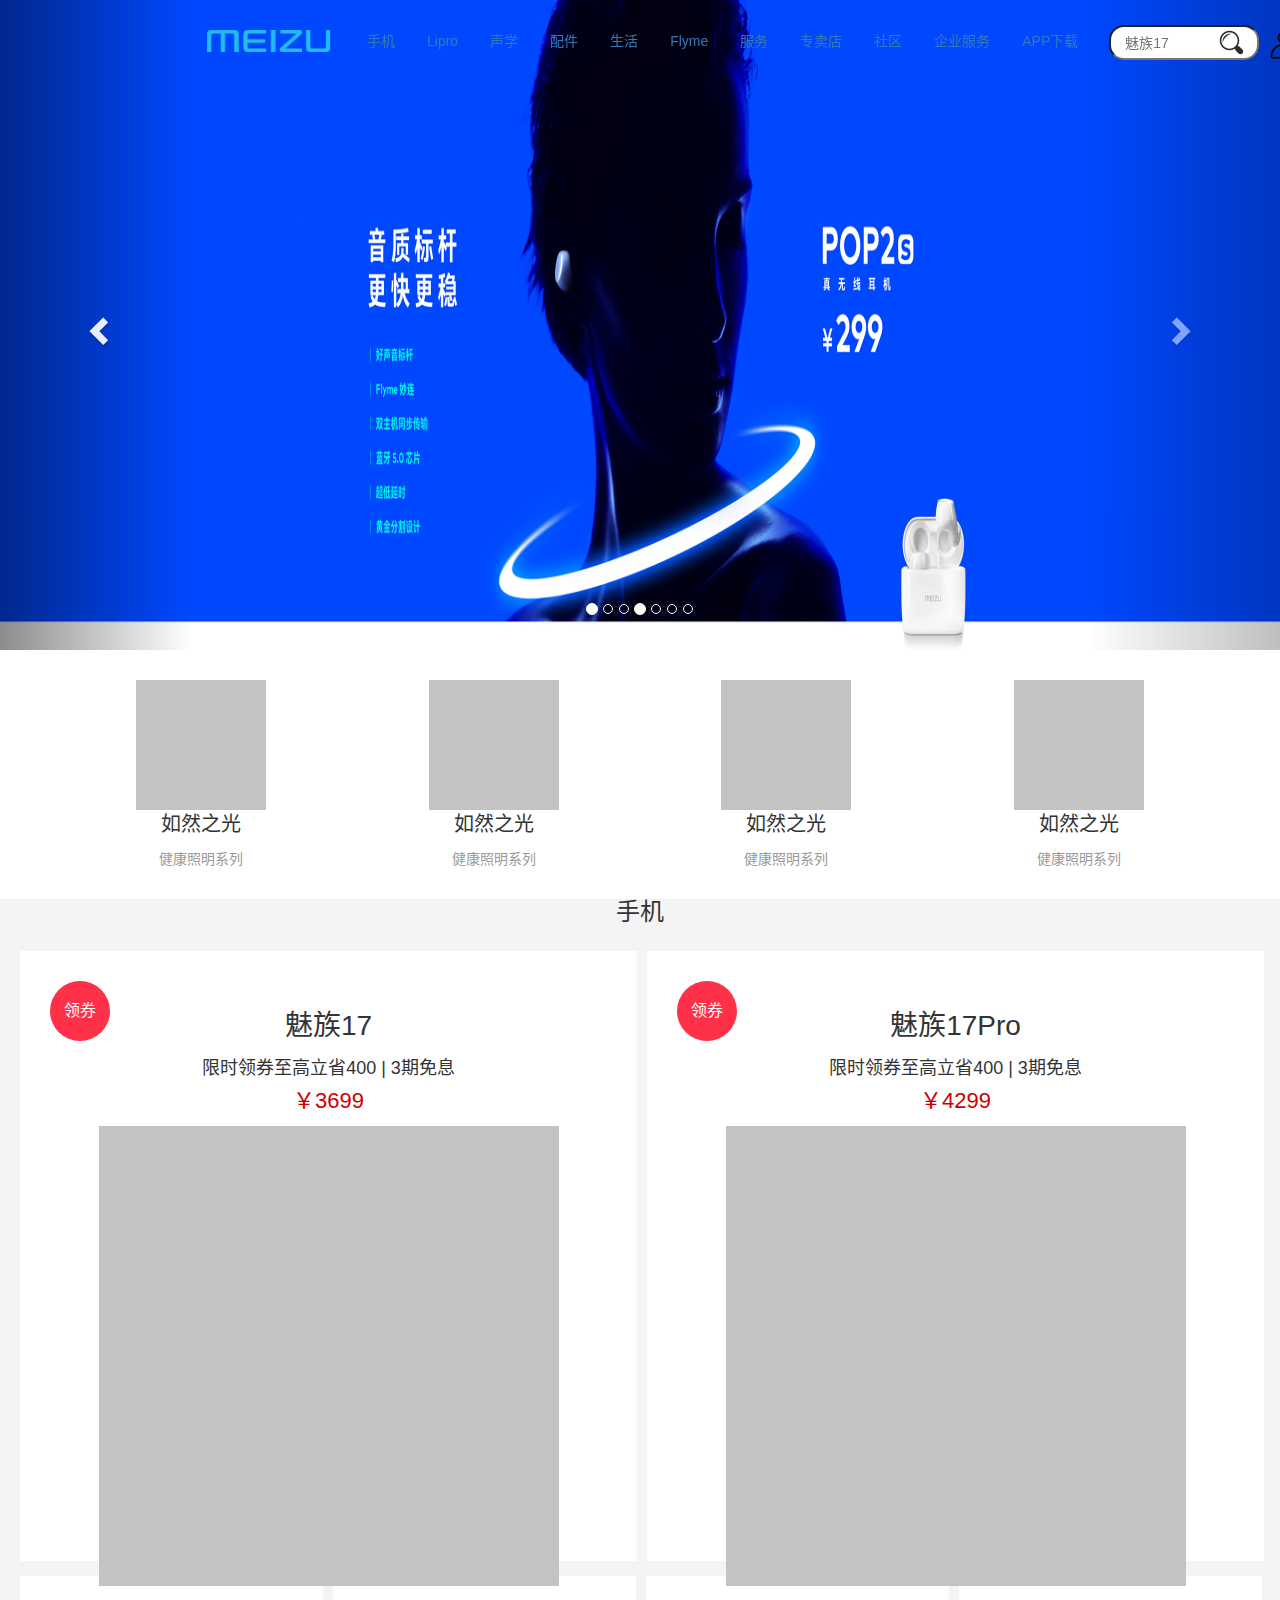
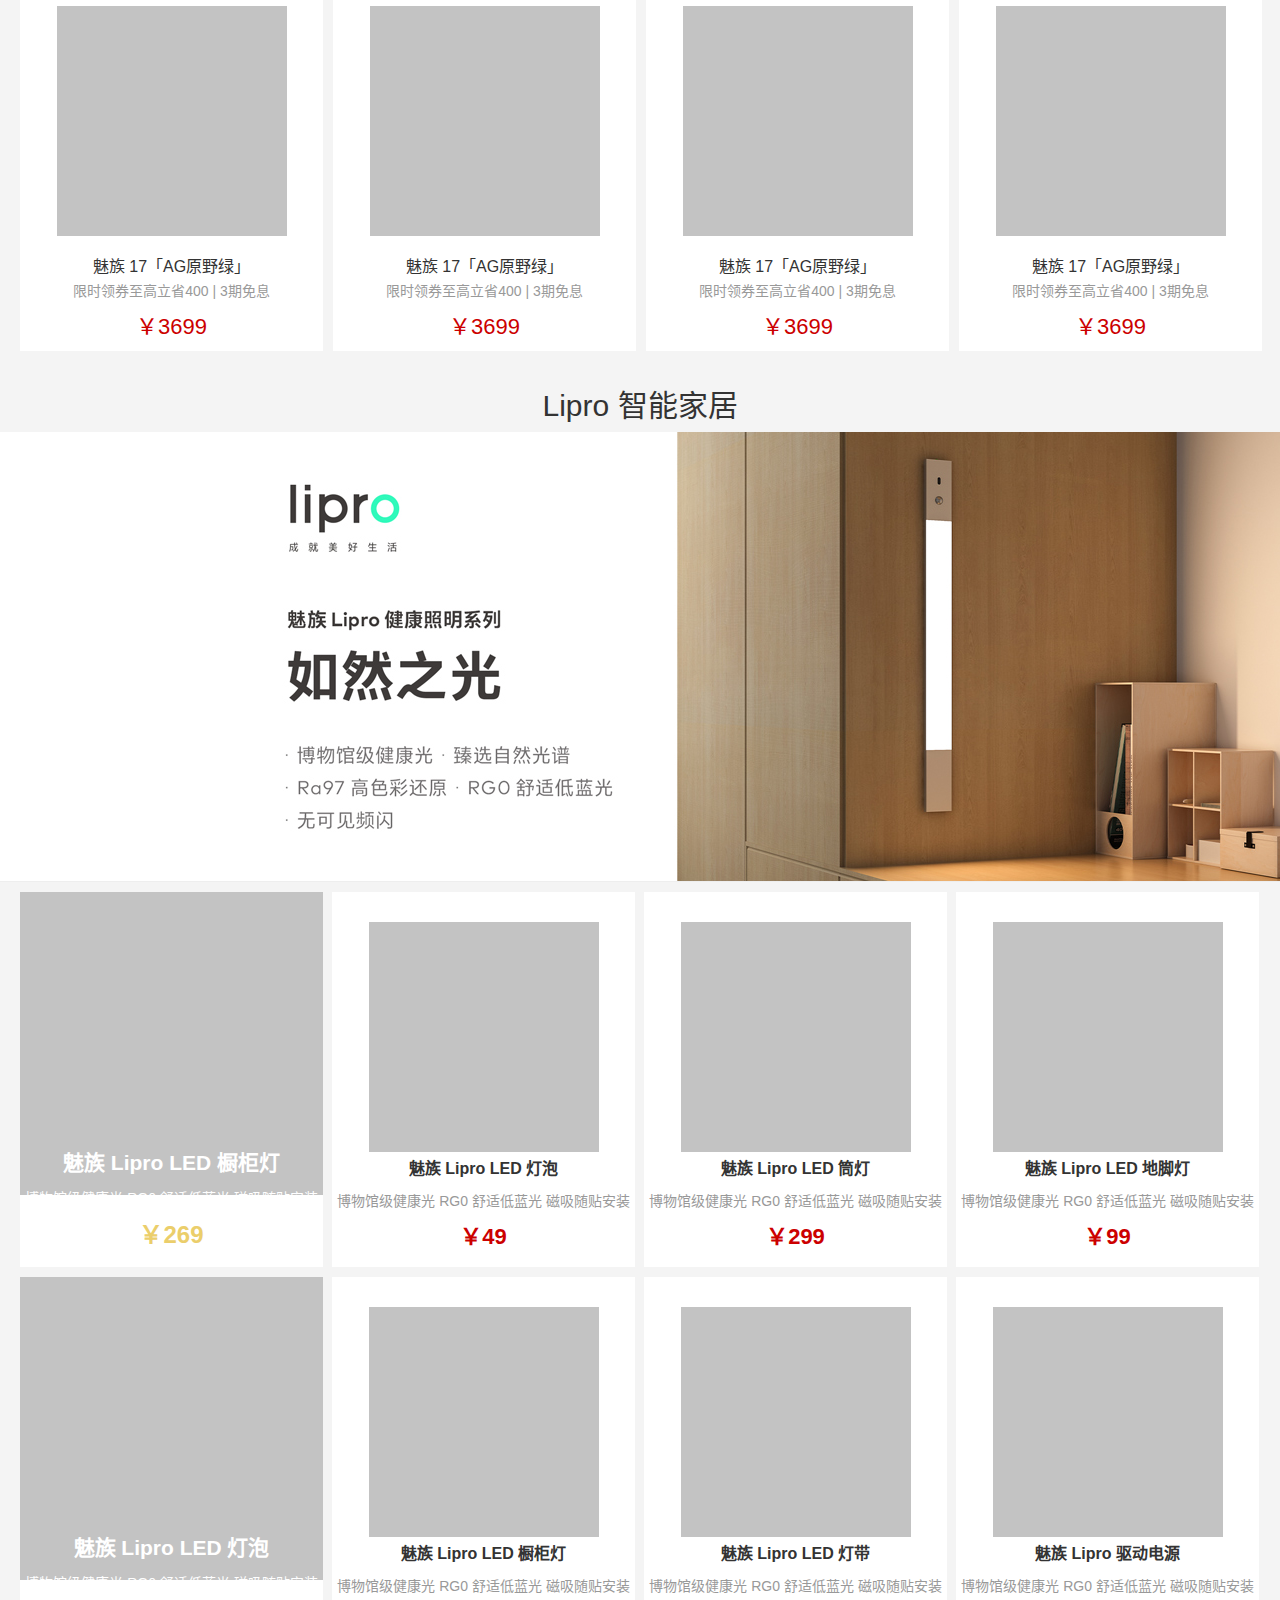
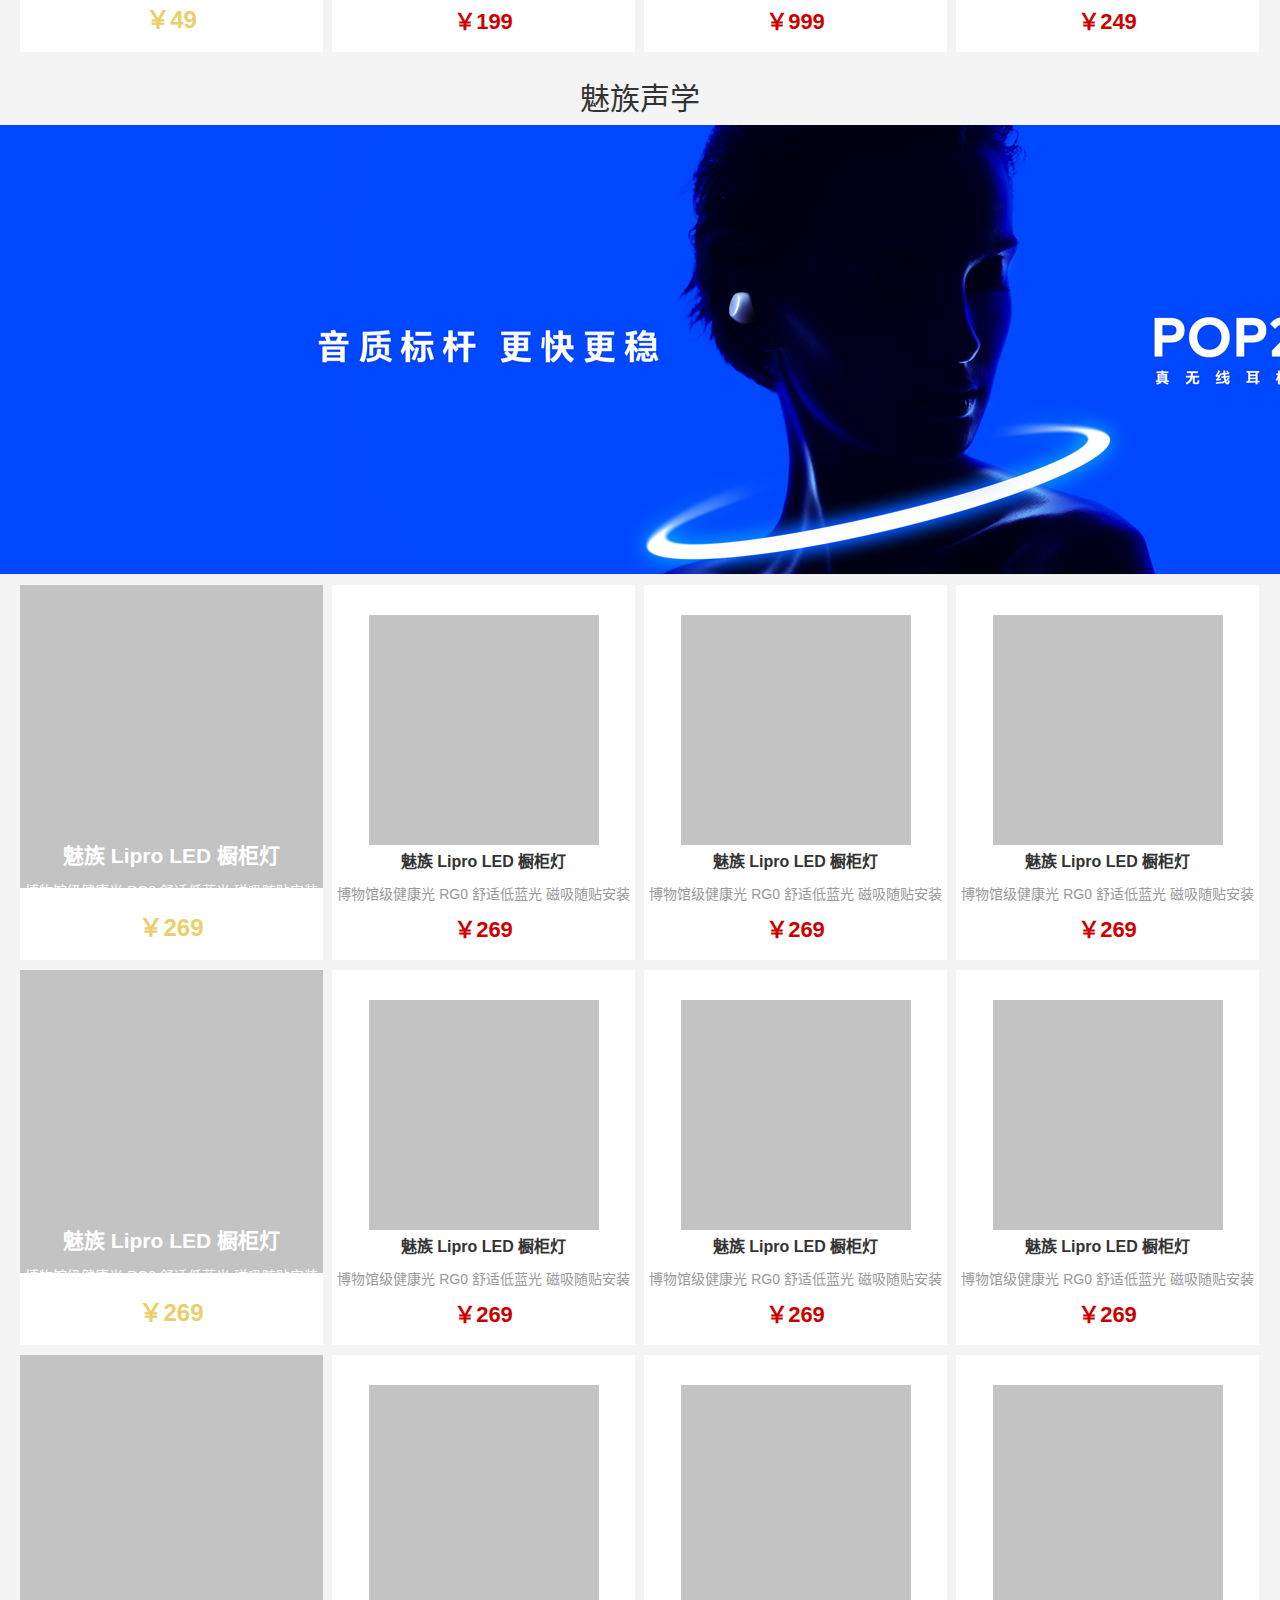
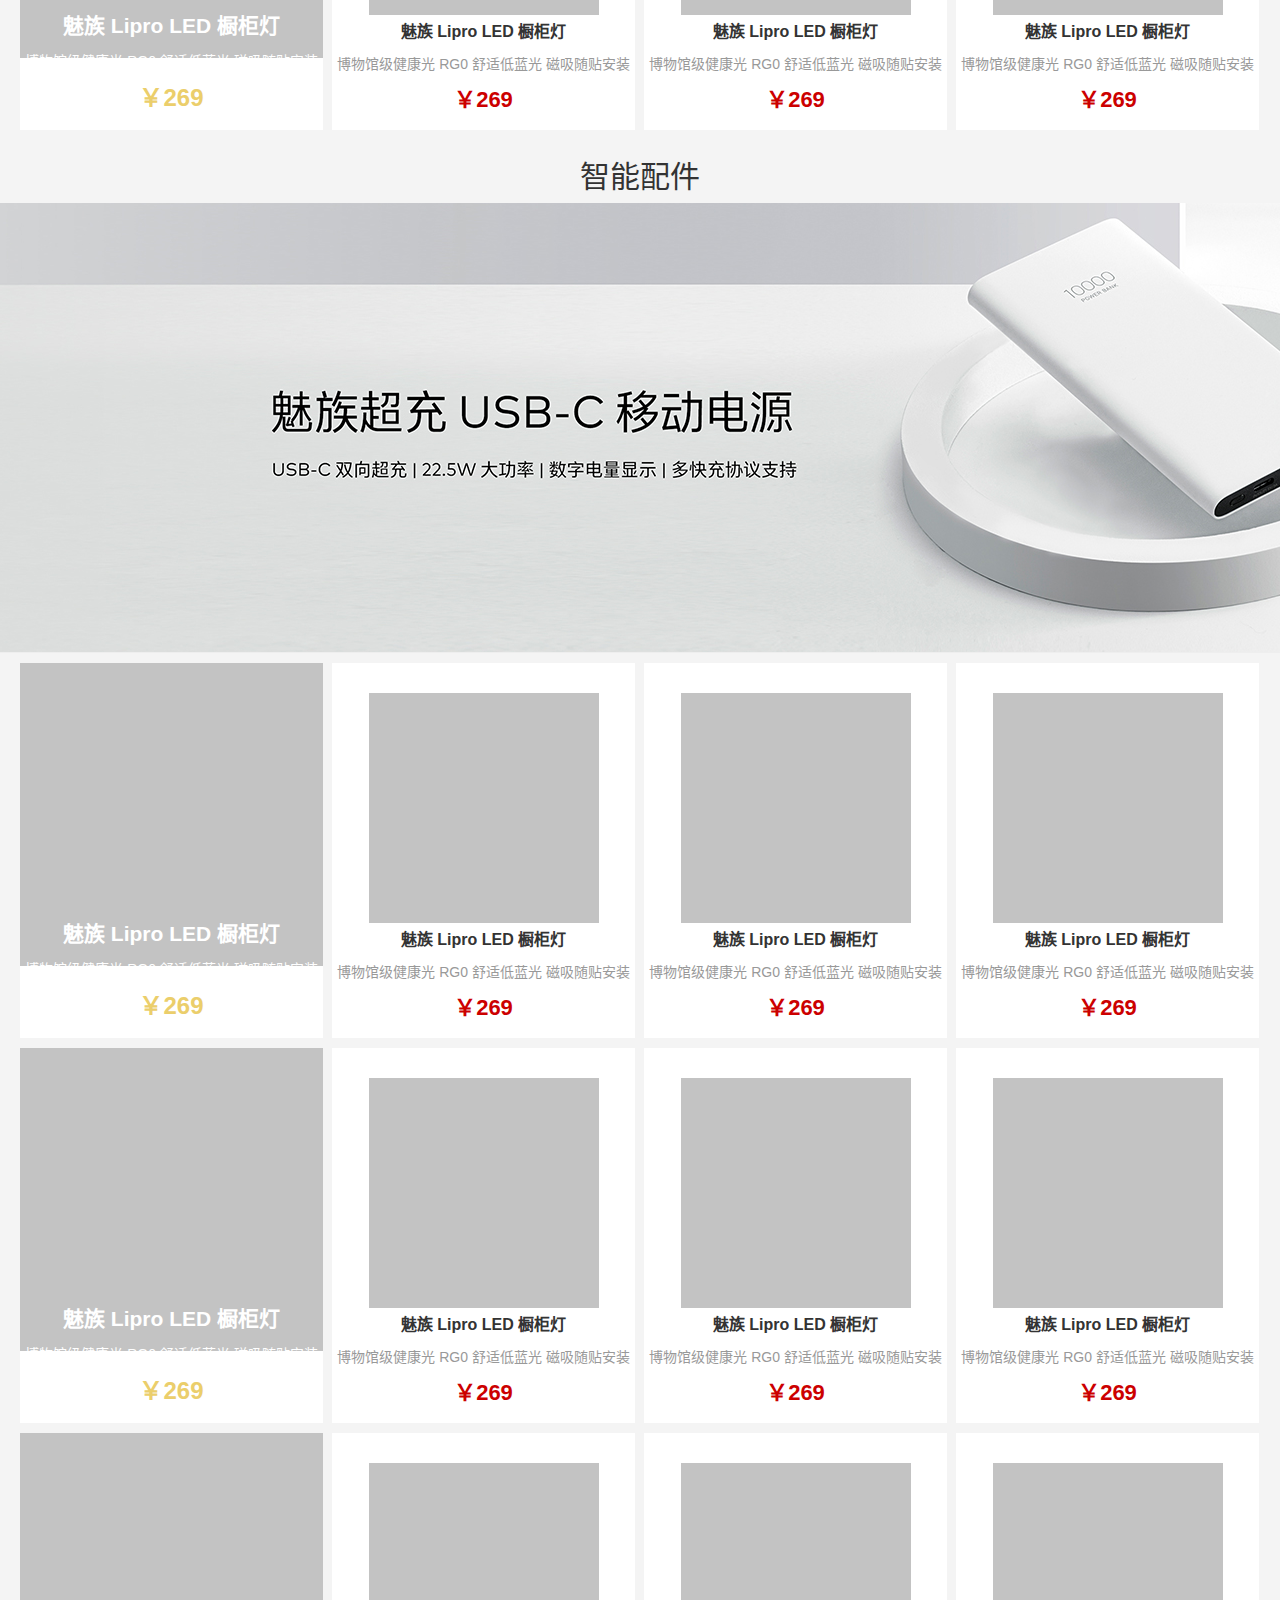
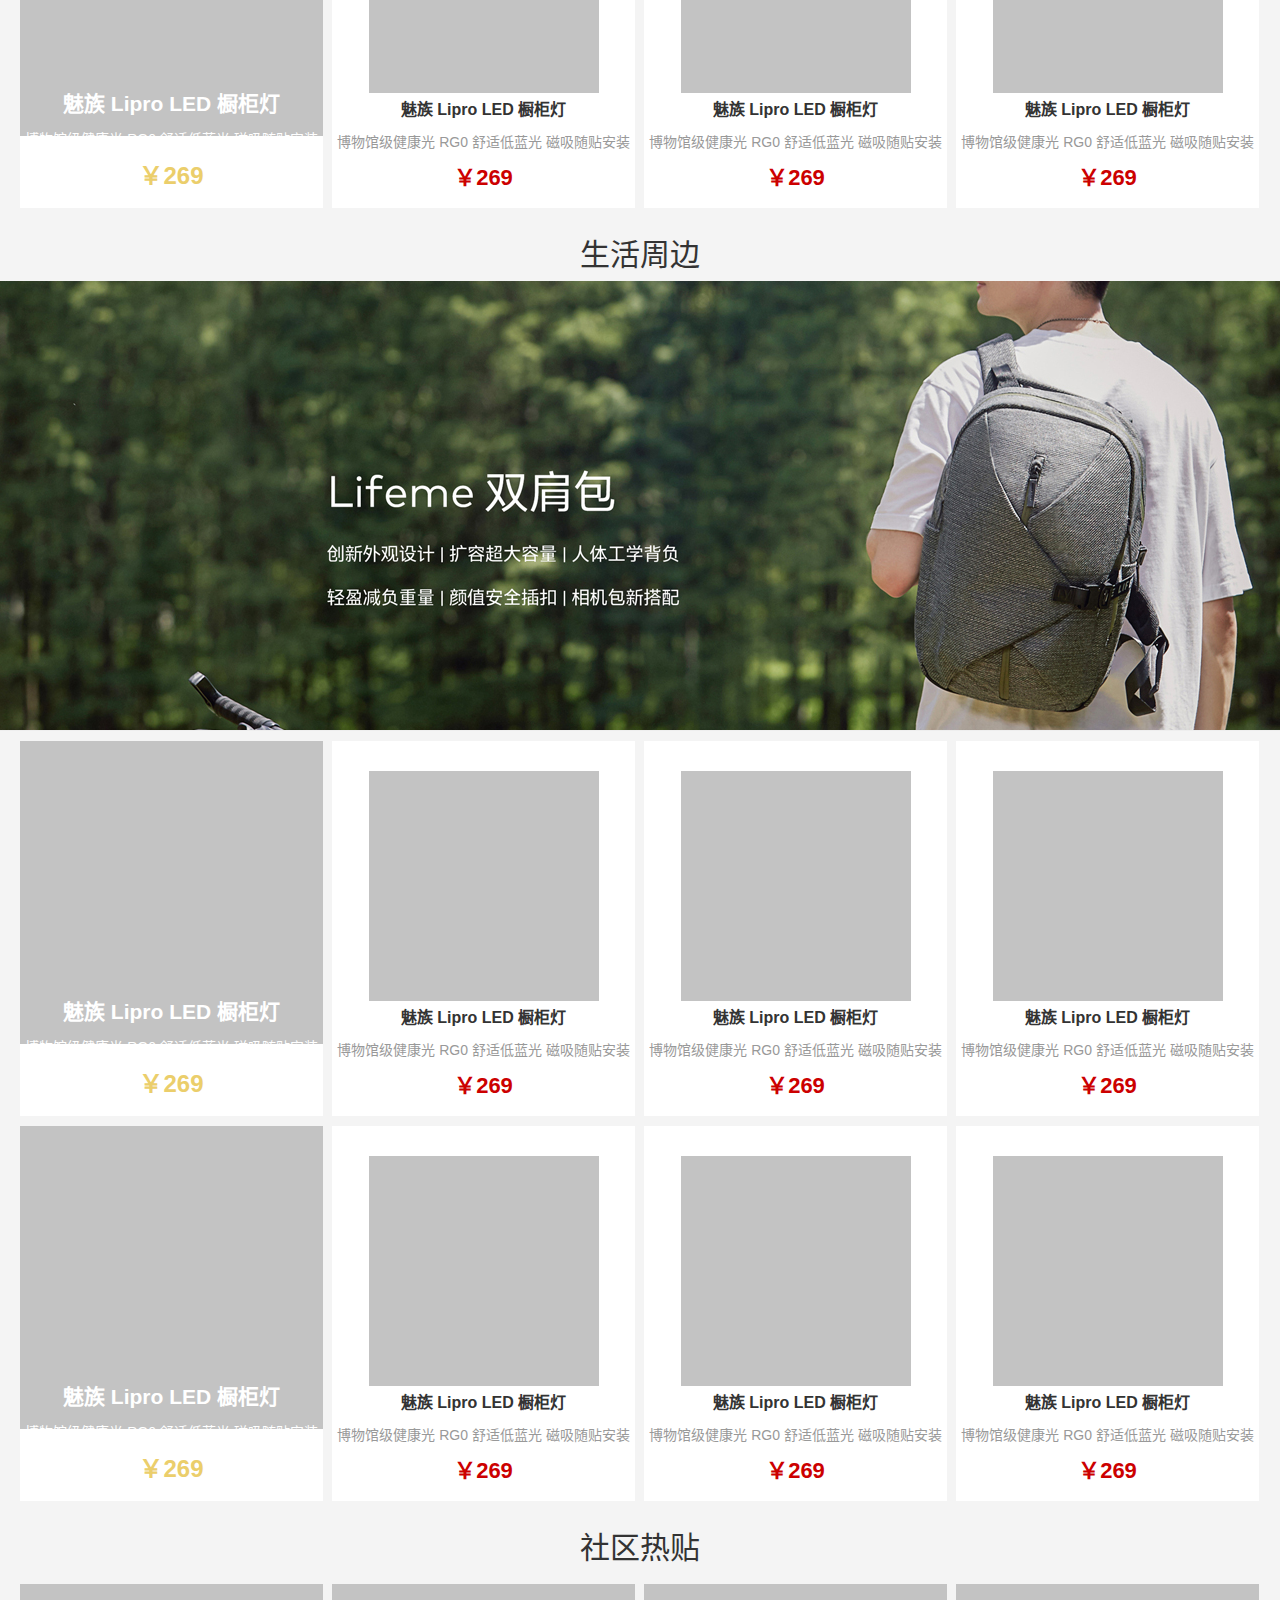
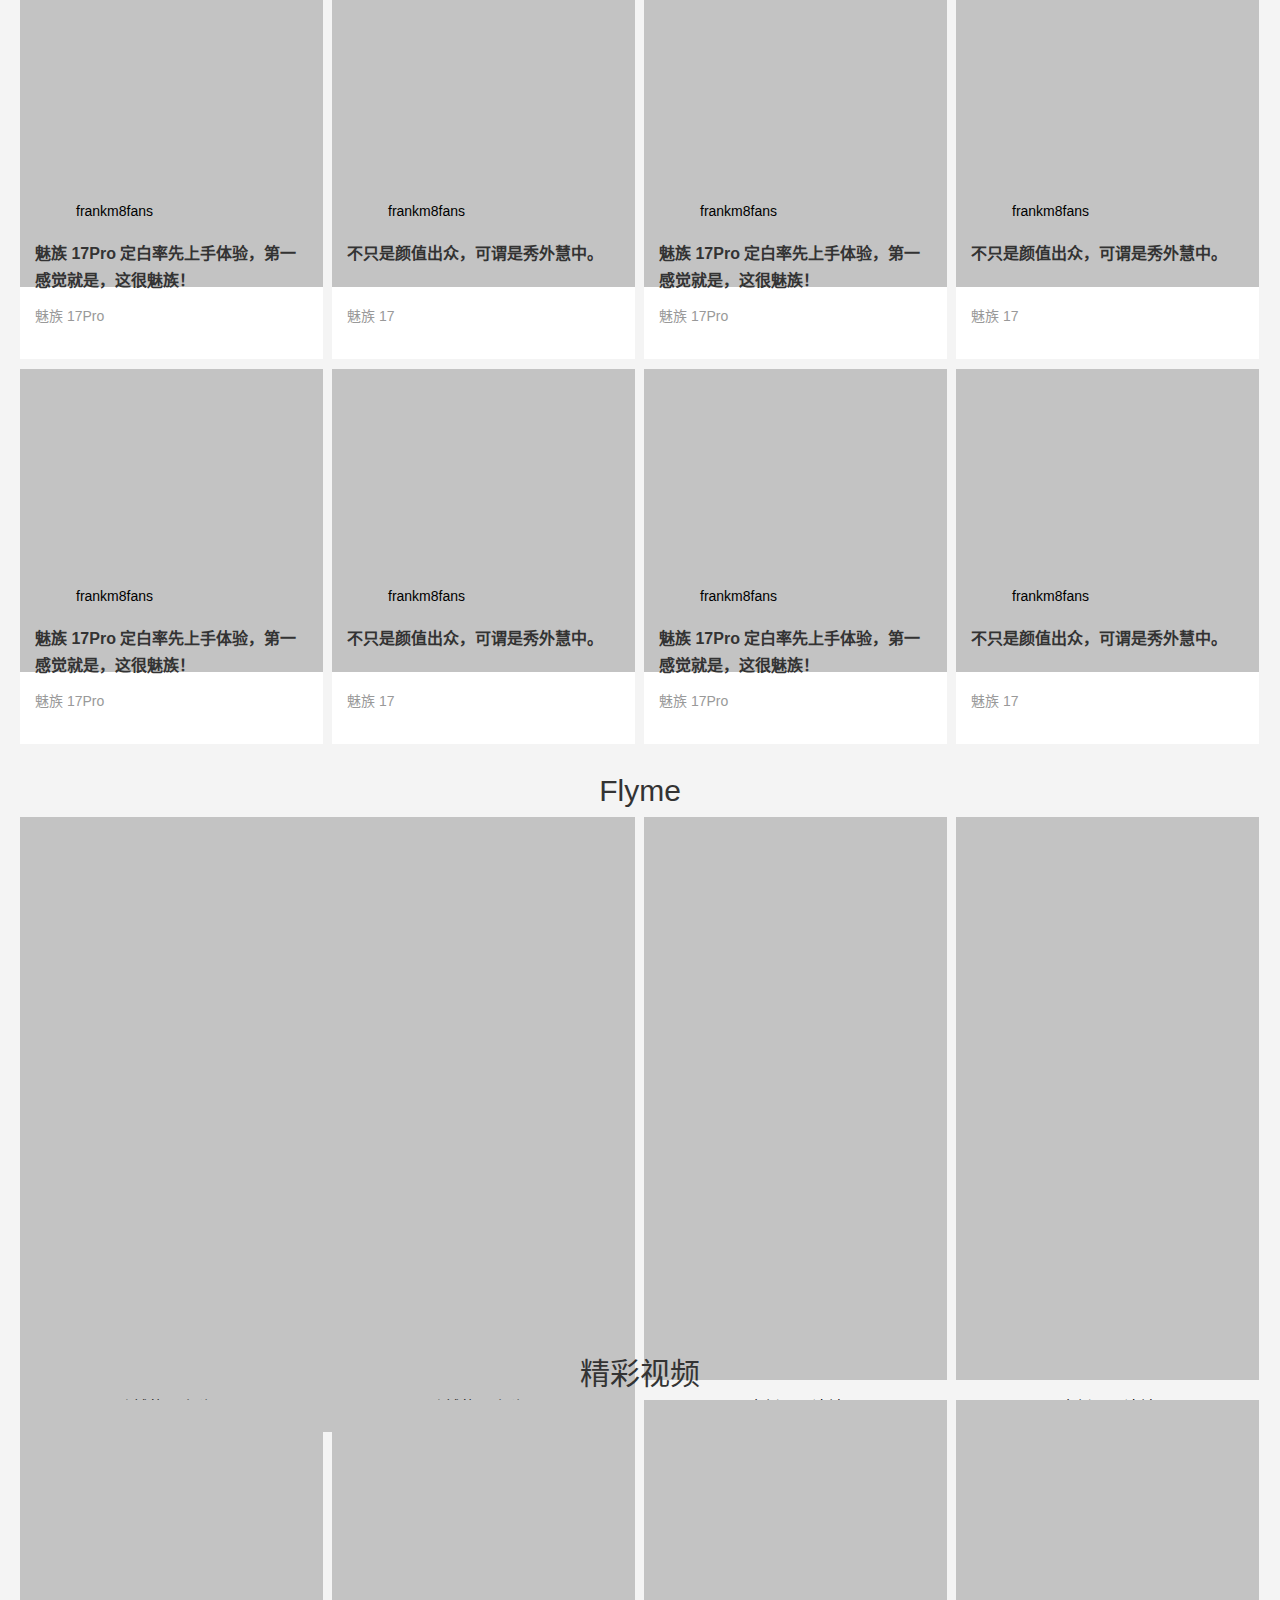
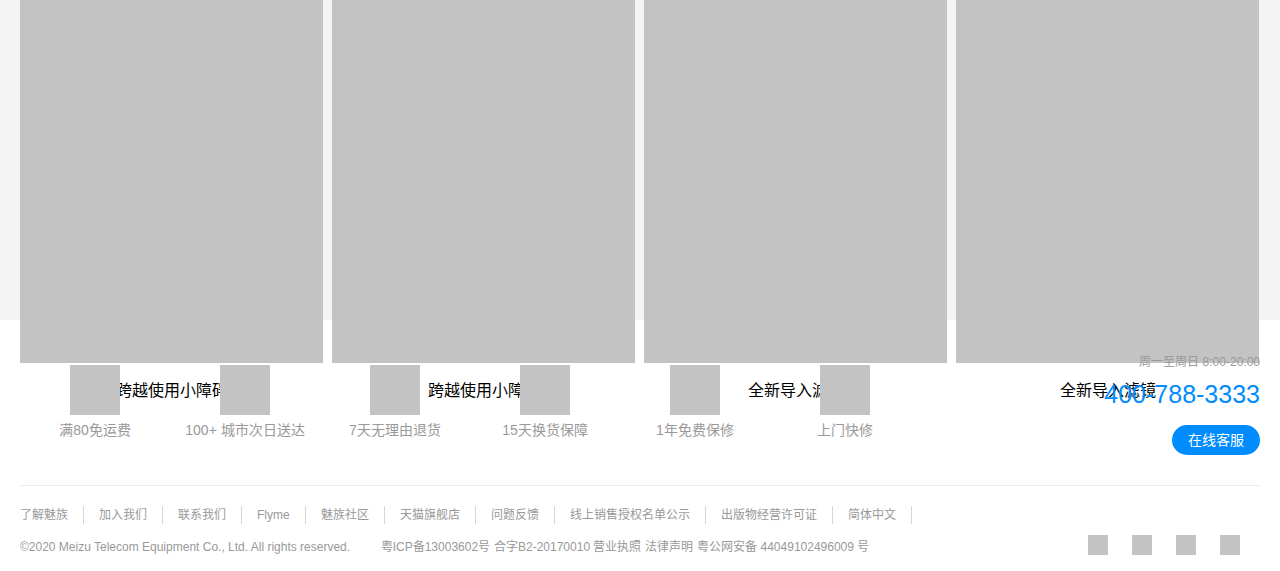
==== commit 3c8b76bb: "v1.11.21" ====
--- a/src/html/index.html
+++ b/src/html/index.html
@@ -247,37 +247,37 @@
           </li>
           <li class="other-img">
             <a href="">
-            <img class="lazy" data-original="../img/b3.png" alt="">
+            <img class="lazy" data-original="../img/shop2.jpg" alt="">
             <div>
-              <p>魅族 Lipro LED 橱柜灯</p>
+              <p>魅族 Lipro LED 灯泡</p>
               <p>博物馆级健康光 RG0 舒适低蓝光 磁吸随贴安装</p>
-              <p>￥269</p>
+              <p>￥49</p>
             </div></a>
           </li>
           <li class="other-img">
             <a href="">
-            <img class="lazy" data-original="../img/b3.png" alt="">
+            <img class="lazy" data-original="../img/shop3.png" alt="">
             <div>
-              <p>魅族 Lipro LED 橱柜灯</p>
+              <p>魅族 Lipro LED 筒灯</p>
               <p>博物馆级健康光 RG0 舒适低蓝光 磁吸随贴安装</p>
-              <p>￥269</p>
+              <p>￥299</p>
             </div></a>
           </li>
           <li class="other-img" style="margin-right: 0;">
             <a href="">
-            <img class="lazy" data-original="../img/b3.png" alt="">
+            <img class="lazy" data-original="../img/shop4.png" alt="">
             <div>
-              <p>魅族 Lipro LED 橱柜灯</p>
+              <p>魅族 Lipro LED 地脚灯</p>
               <p>博物馆级健康光 RG0 舒适低蓝光 磁吸随贴安装</p>
-              <p>￥269</p>
+              <p>￥99</p>
             </div></a>
           </li>
           <li>
-            <a href=""><img class="lazy" data-original="../img/b2.jpg" alt=""></a>
+            <a href=""><img class="lazy" data-original="../img/shop1.jpg" alt=""></a>
             <div>
-              <p>魅族 Lipro LED 橱柜灯</p>
+              <p>魅族 Lipro LED 灯泡</p>
               <p>博物馆级健康光 RG0 舒适低蓝光 磁吸随贴安装</p>
-              <p>￥269</p>
+              <p>￥49</p>
             </div>
           </li>
           <li class="other-img">
@@ -286,25 +286,25 @@
             <div>
               <p>魅族 Lipro LED 橱柜灯</p>
               <p>博物馆级健康光 RG0 舒适低蓝光 磁吸随贴安装</p>
-              <p>￥269</p>
+              <p>￥199</p>
             </div></a>
           </li>
           <li class="other-img">
             <a href="">
-            <img class="lazy" data-original="../img/b3.png" alt="">
+            <img class="lazy" data-original="../img/shop5.png" alt="">
             <div>
-              <p>魅族 Lipro LED 橱柜灯</p>
+              <p>魅族 Lipro LED 灯带</p>
               <p>博物馆级健康光 RG0 舒适低蓝光 磁吸随贴安装</p>
-              <p>￥269</p>
+              <p>￥999</p>
             </div></a>
           </li>
           <li class="other-img" style="margin-right: 0;">
             <a href="">
-            <img class="lazy" data-original="../img/b3.png" alt="">
+            <img class="lazy" data-original="../img/shop6.png" alt="">
             <div>
-              <p>魅族 Lipro LED 橱柜灯</p>
+              <p>魅族 Lipro 驱动电源</p>
               <p>博物馆级健康光 RG0 舒适低蓝光 磁吸随贴安装</p>
-              <p>￥269</p>
+              <p>￥249</p>
             </div></a>
           </li>
       </ul>
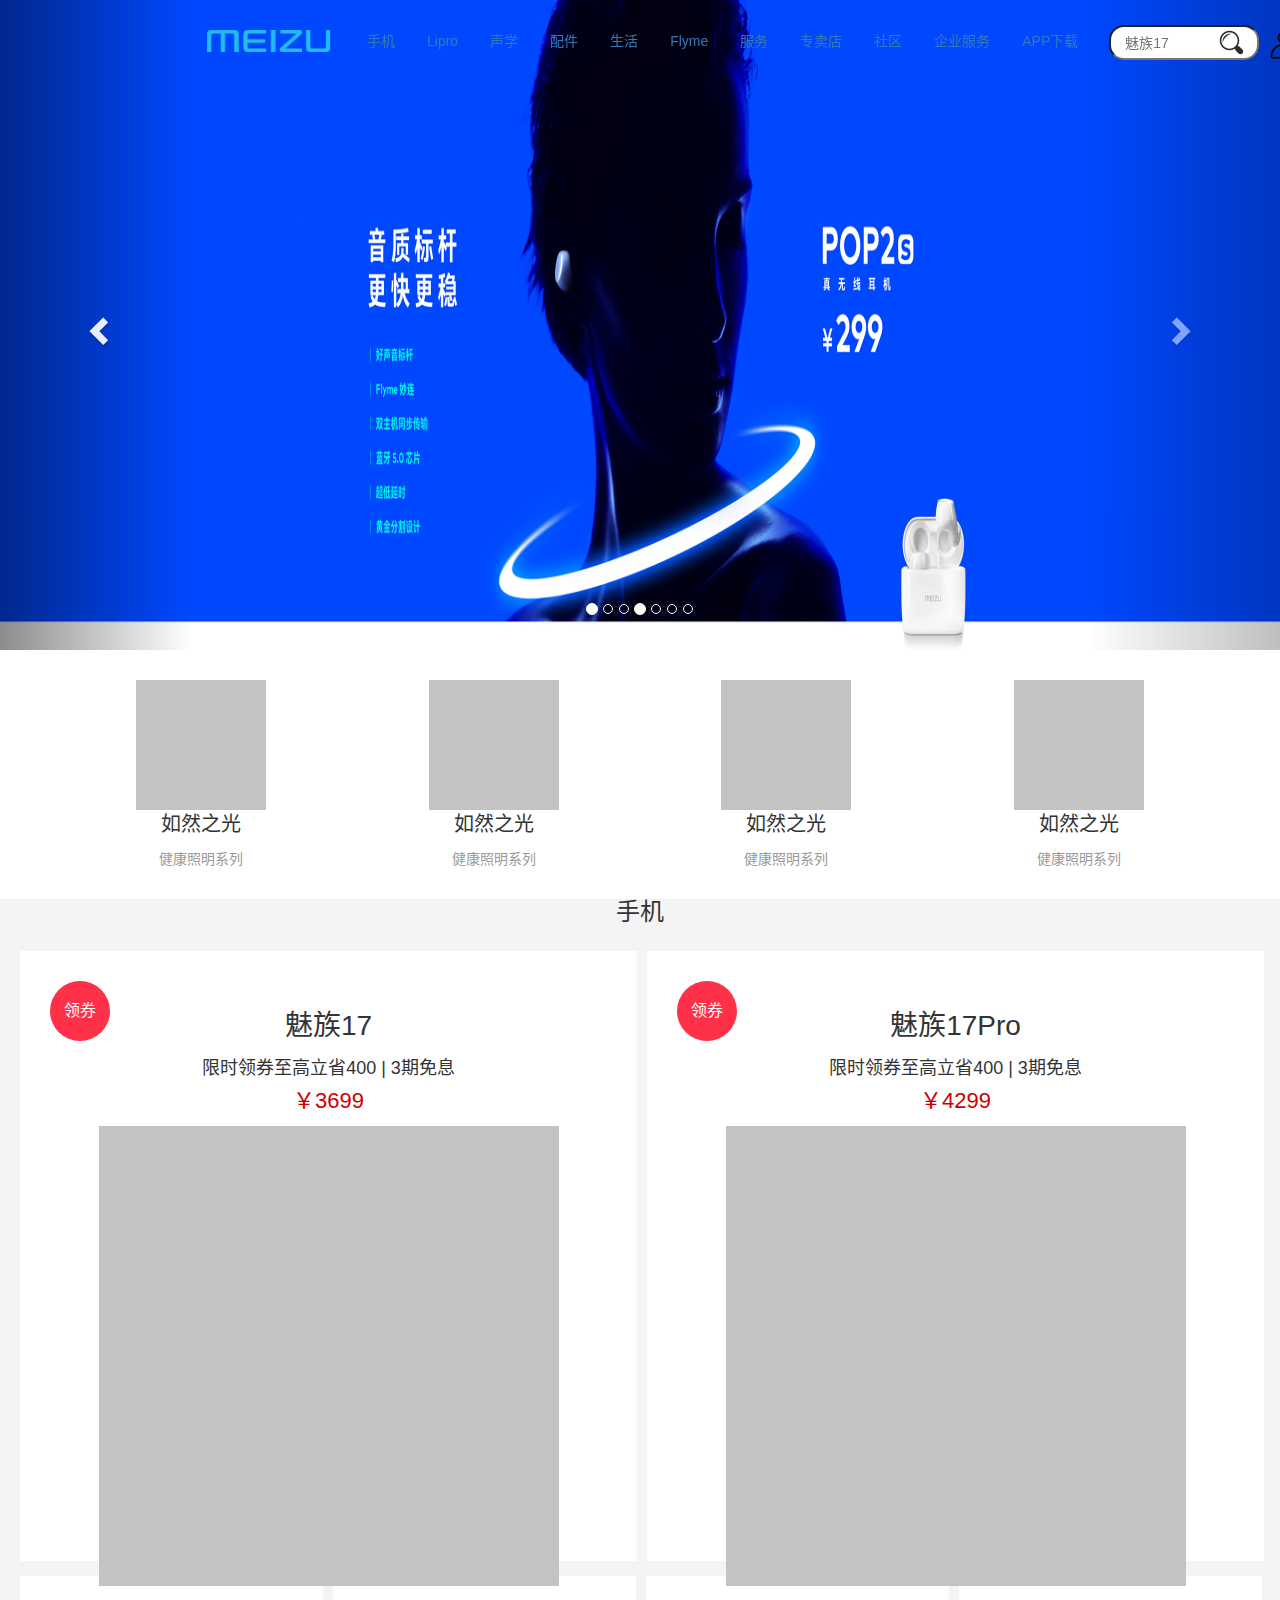
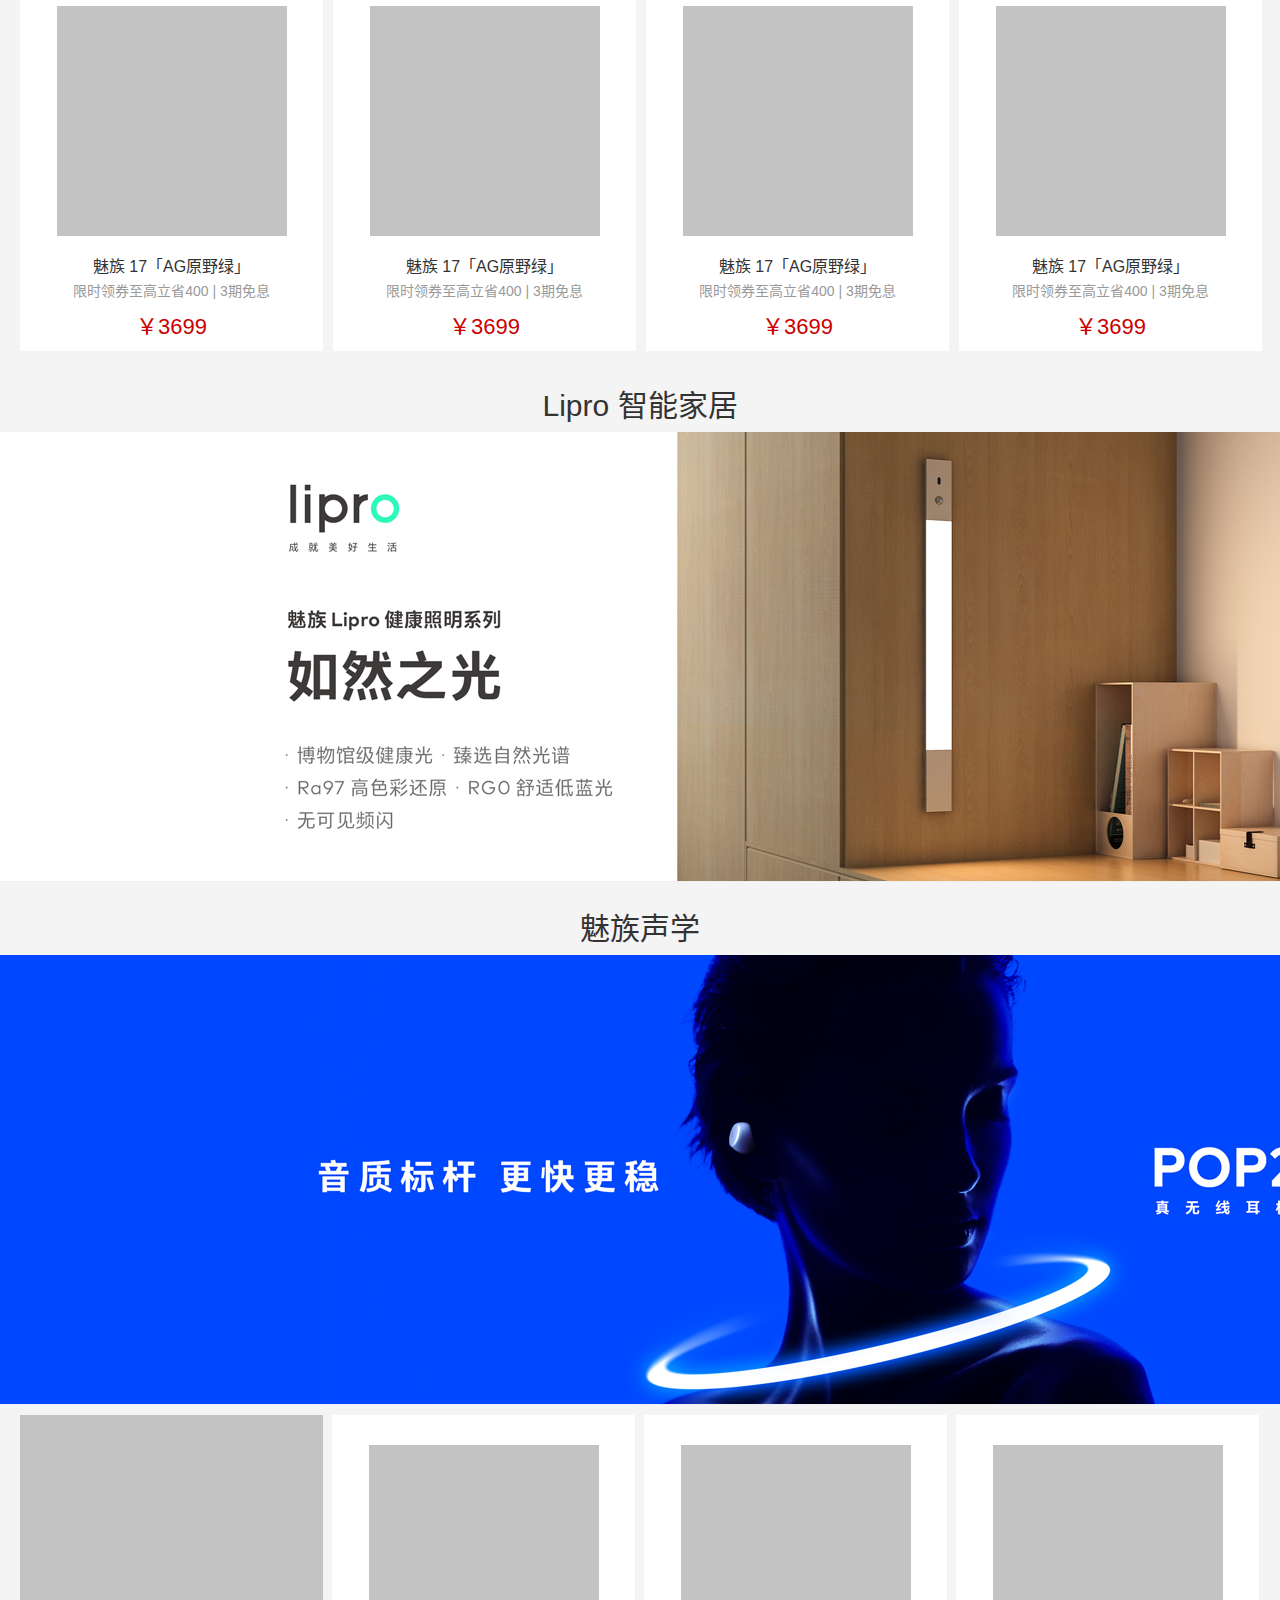
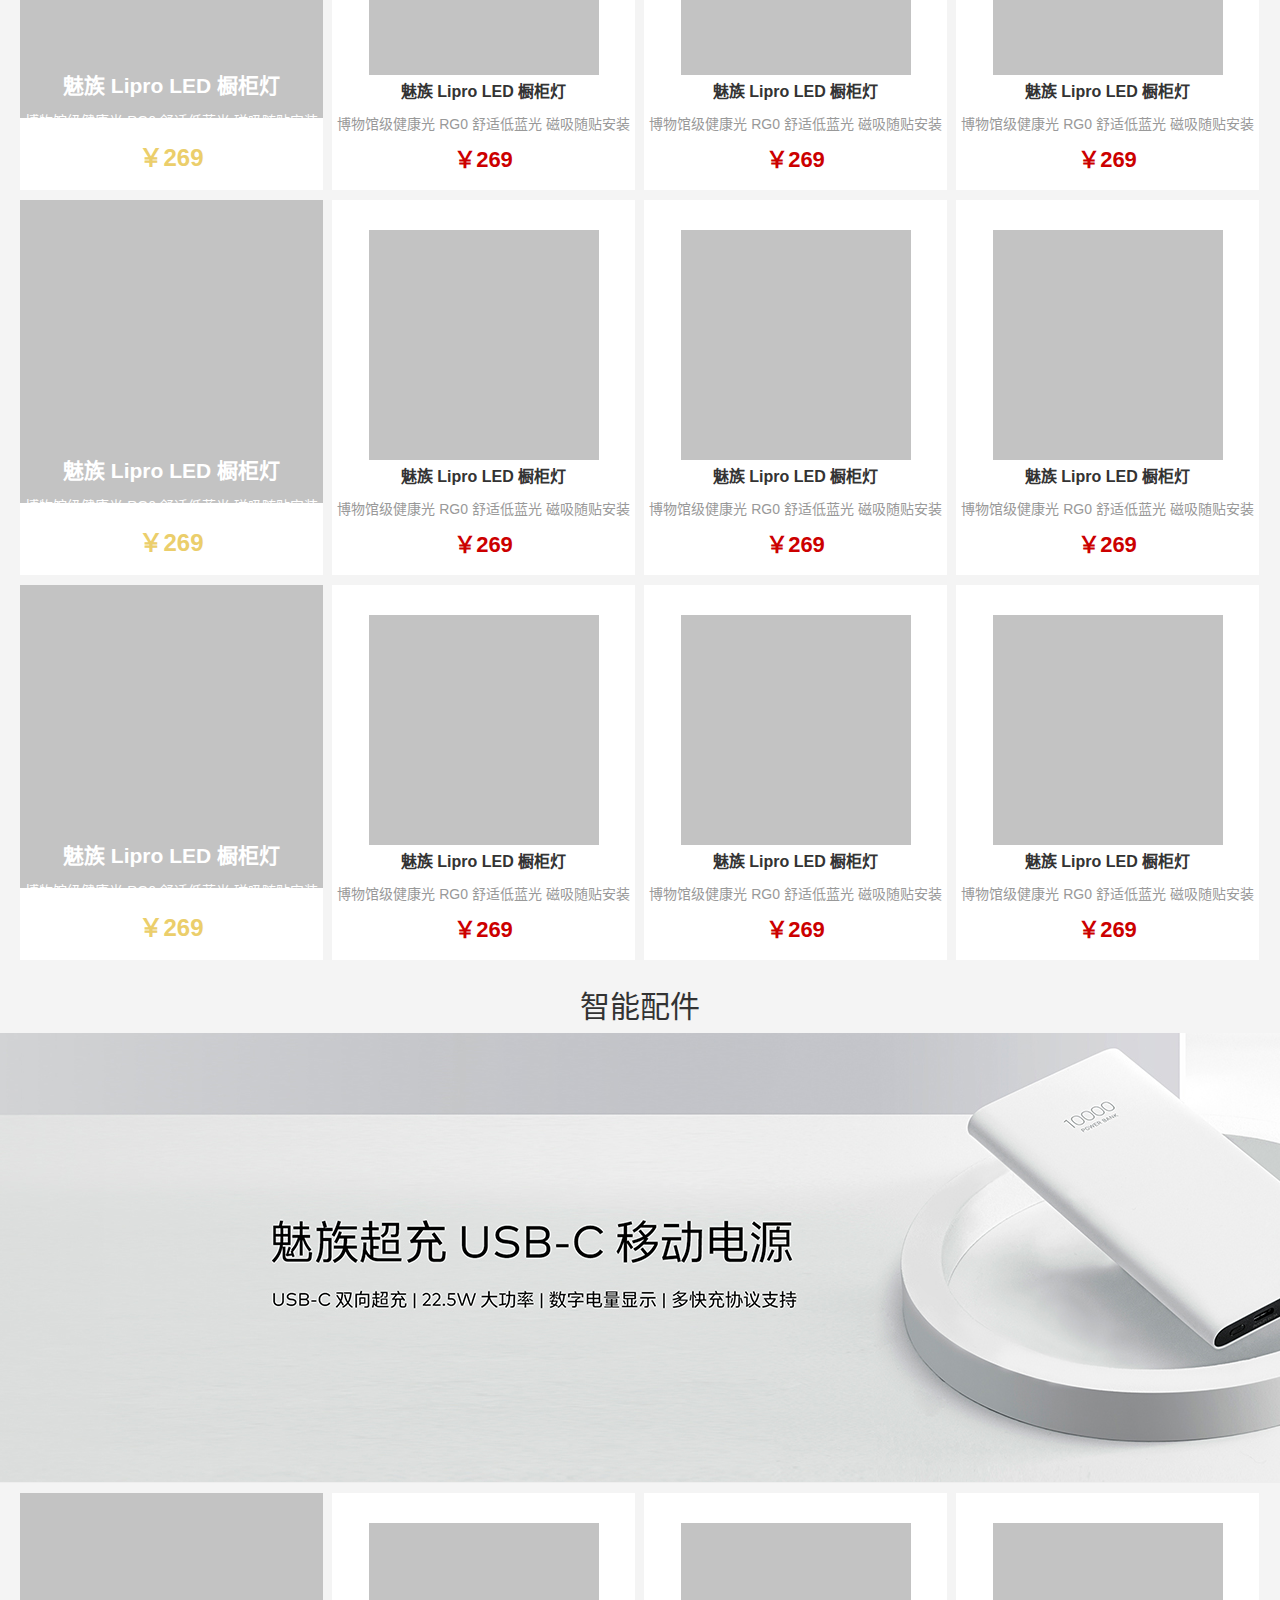
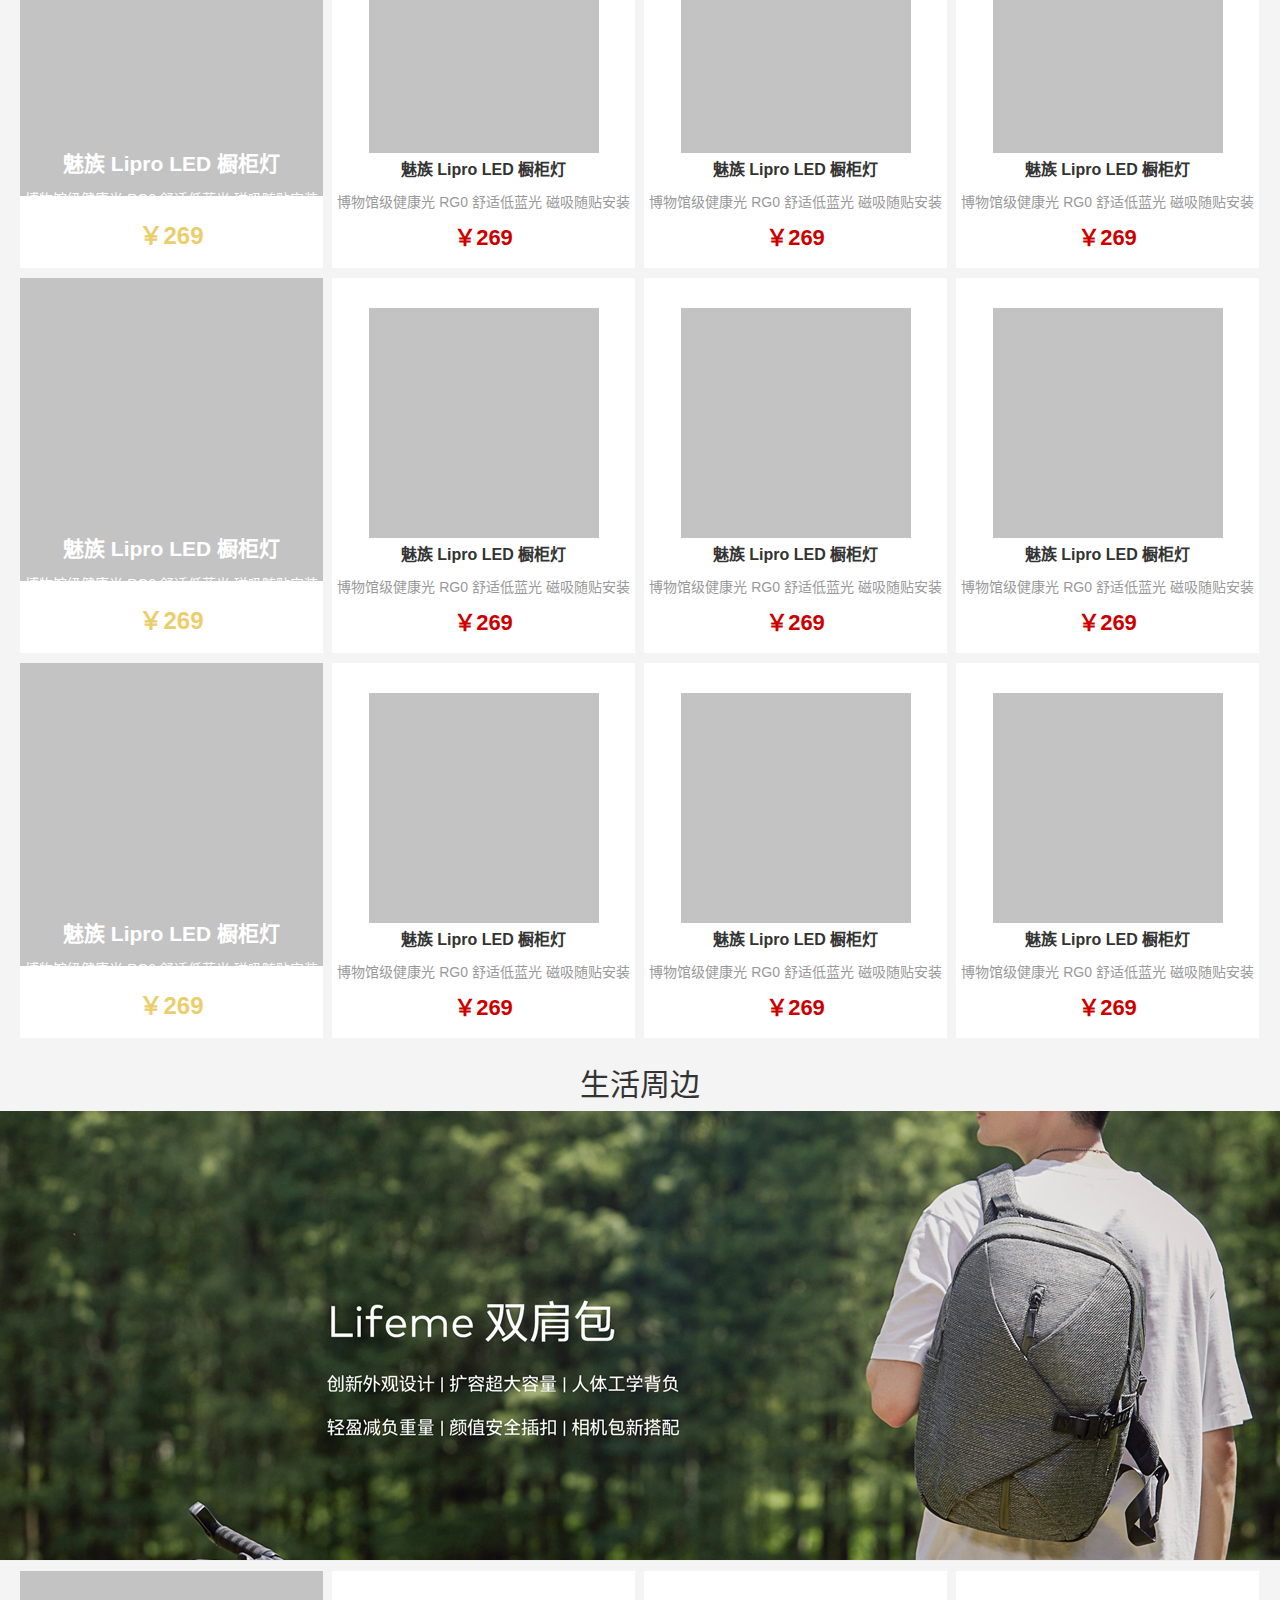
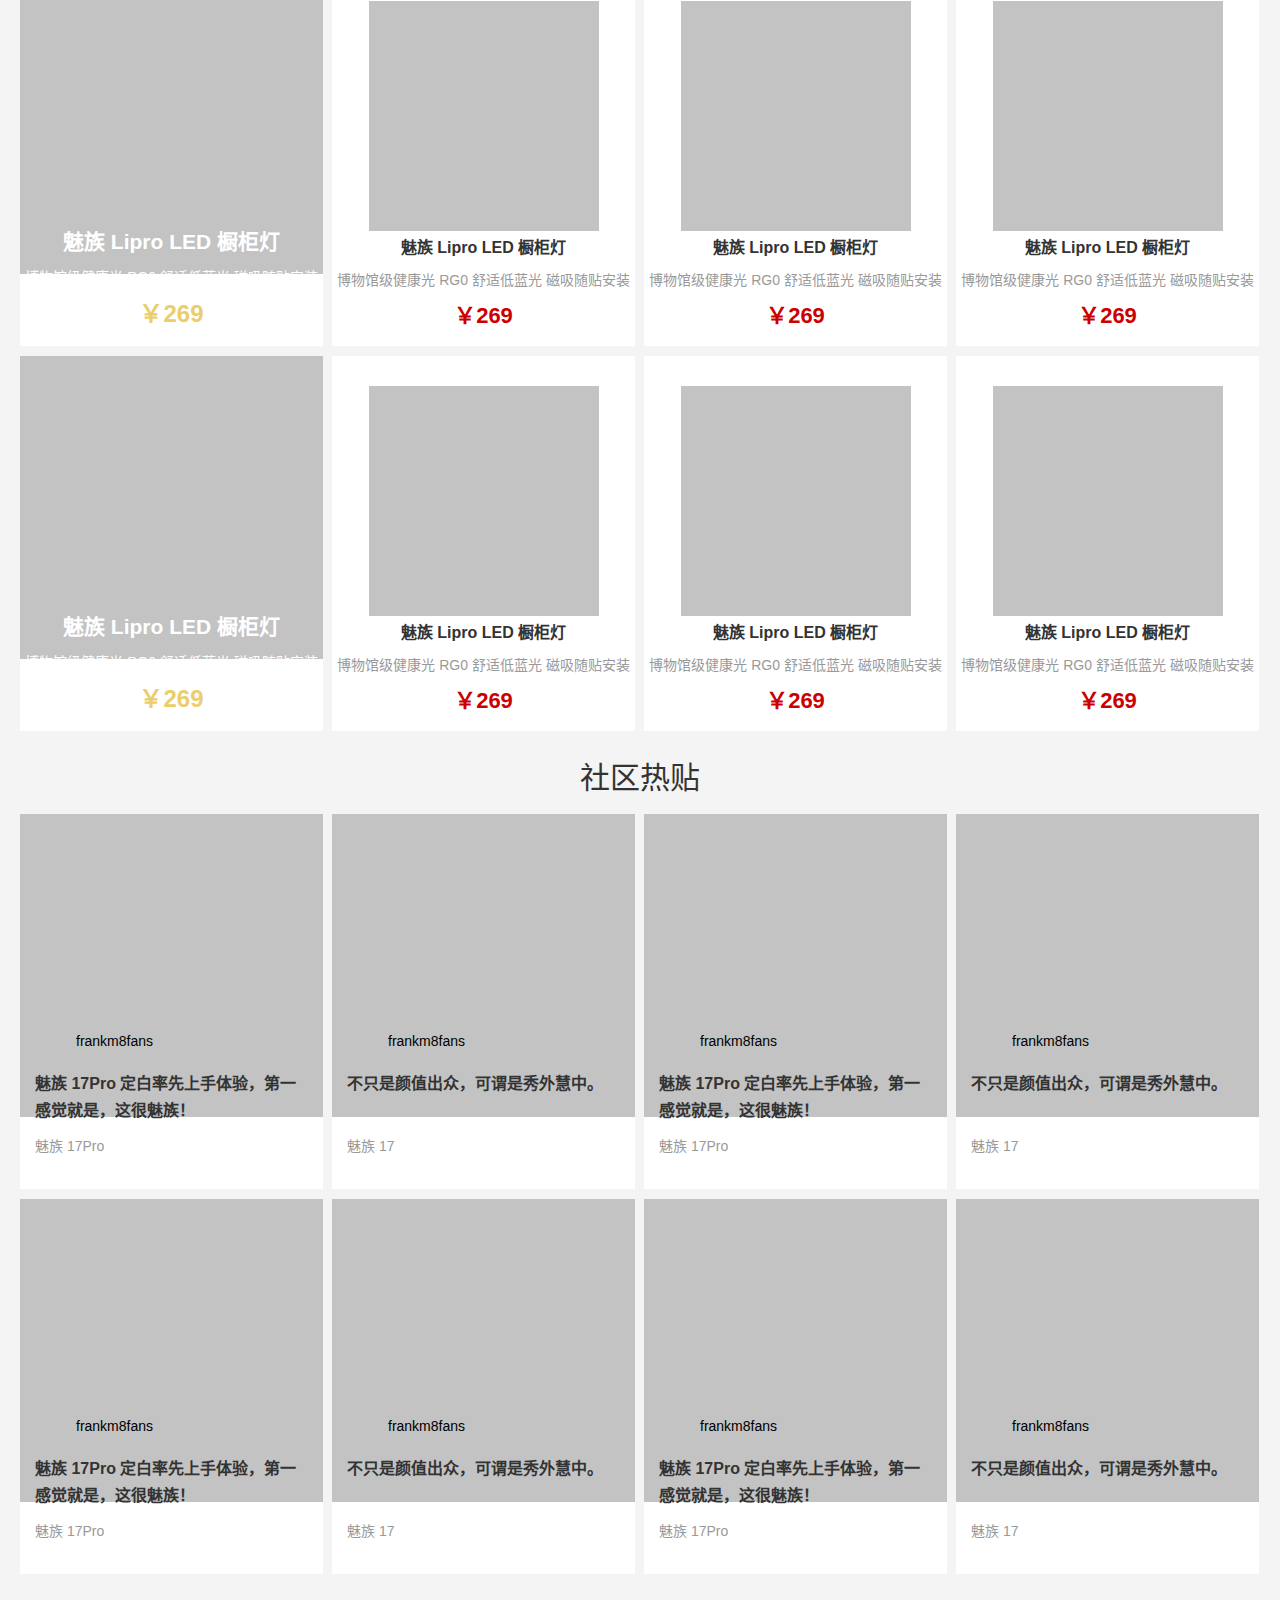
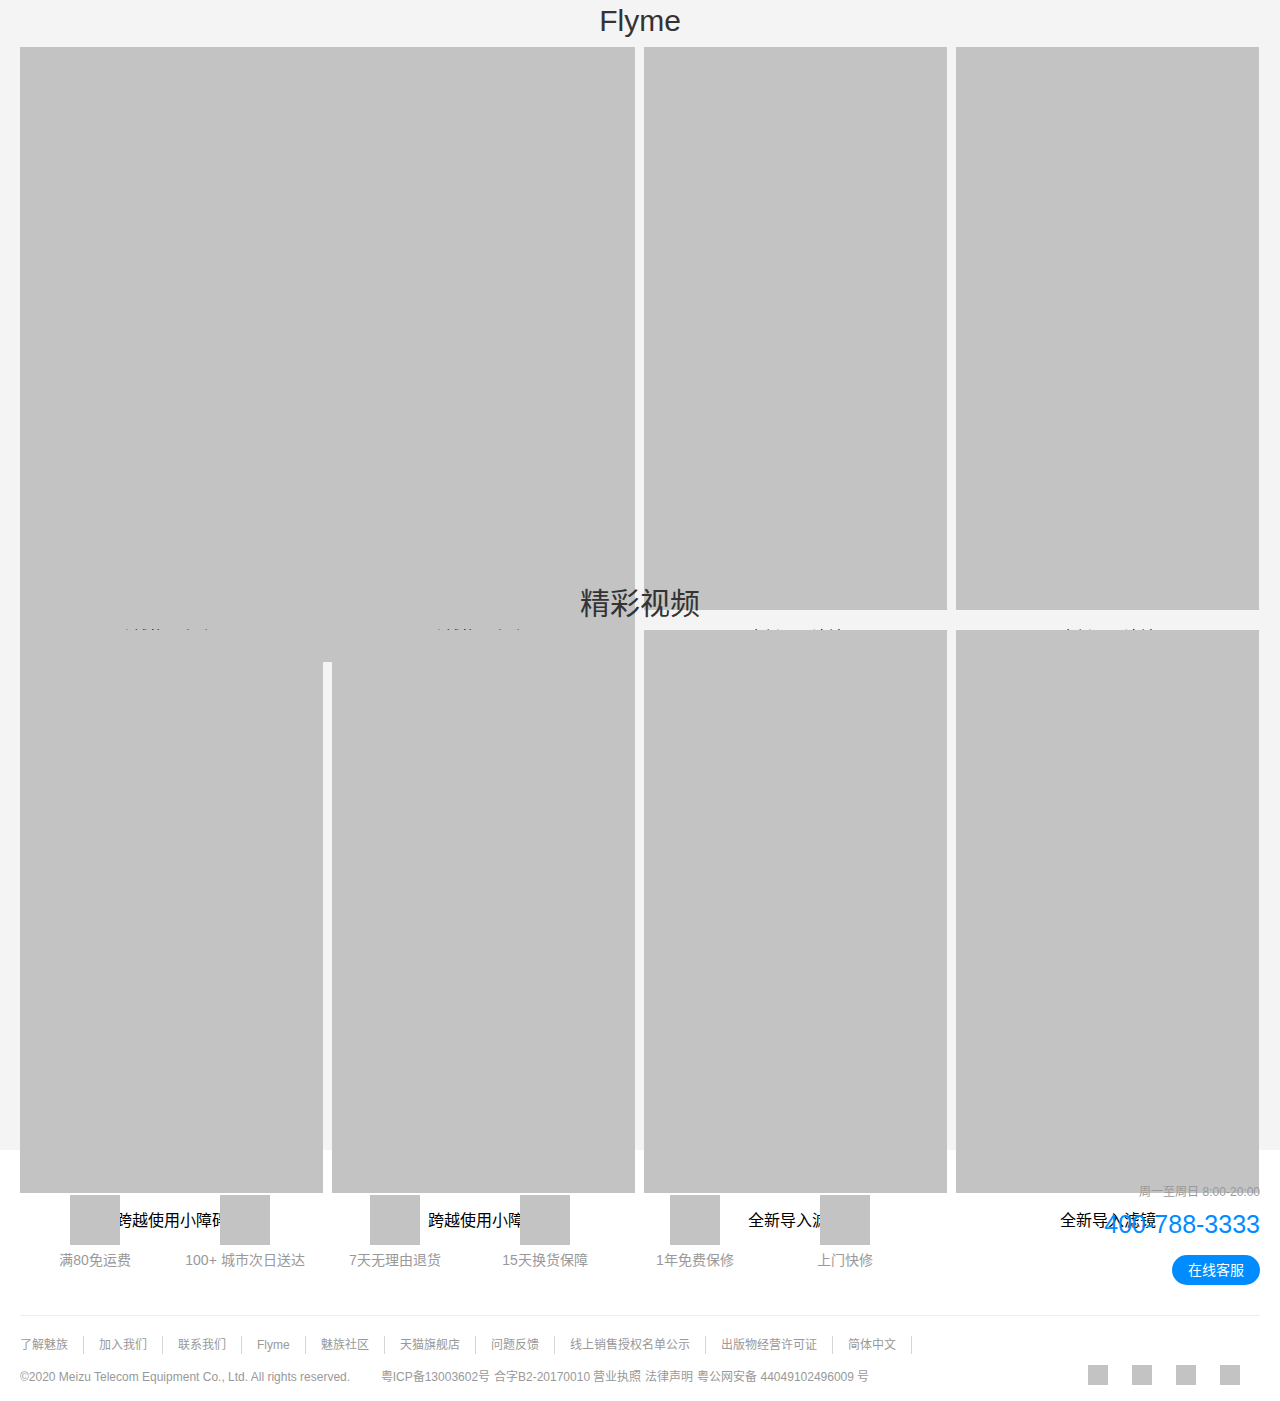
==== commit 8d23b3f9: "v1.12.15" ====
--- a/src/html/index.html
+++ b/src/html/index.html
@@ -6,8 +6,8 @@
     <meta name="viewport" content="width=device-width, initial-scale=1">
     <title>Bootstrap 101 Template</title>
     <link href="https://cdn.jsdelivr.net/npm/bootstrap@3.3.7/dist/css/bootstrap.min.css" rel="stylesheet">  
-    <link rel="stylesheet" href="../css/index.css">
-    <link rel="stylesheet" href="../css/footer.css">
+    <link rel="stylesheet" href="../css/index-d.css">
+    <script src="../js/index.js" type="module"></script>
     <!--[if lt IE 9]>
       <script src="https://cdn.jsdelivr.net/npm/html5shiv@3.7.3/dist/html5shiv.min.js"></script>
       <script src="https://cdn.jsdelivr.net/npm/respond.js@1.4.2/dest/respond.min.js"></script>
@@ -19,12 +19,59 @@
           <!-- 头部导航绝对定位 -->          
           <div class="header">
             <div class="container _logo">
-                    <a href="" class="clearfix"> <img class="lazy" data-original="../img/meizu.png" alt="" class="lazy"></a>               
+                    <a href="https://www.meizu.com/" target="_blank" class="clearfix"> <img class="lazy" data-original="../img/meizu.png" alt="" class="lazy"></a>               
                    
                 
                 
                     <ul class="_logo-l">
-                        <li><a href="">手机</a></li>
+                        <li class="_phone"><a href="">手机</a>
+                          <div class="phone-subnav">
+                            <ul>
+                              <li>
+                                <a href="">
+                                  <img src="../img/t2.jpg" alt="">
+                                  <p>魅族17 <br>￥3677</p>
+                                </a>
+                              </li>
+                              <li>
+                                <a href="">
+                                  <img src="../img/t2.jpg" alt="">
+                                  <p>魅族17 <br>￥3677</p>
+                                </a>
+                              </li>
+                              <li>
+                                <a href="">
+                                  <img src="../img/t2.jpg" alt="">
+                                  <p>魅族17 <br>￥3677</p>
+                                </a>
+                              </li>
+                              <li>
+                                <a href="">
+                                  <img src="../img/t2.jpg" alt="">
+                                  <p>魅族17 <br>￥3677</p>
+                                </a>
+                              </li>
+                              <li>
+                                <a href="">
+                                  <img src="../img/t2.jpg" alt="">
+                                  <p>魅族17 <br>￥3677</p>
+                                </a>
+                              </li>
+                              <li>
+                                <a href="">
+                                  <img src="../img/t2.jpg" alt="">
+                                  <p>魅族17 <br>￥3677</p>
+                                </a>
+                              </li>
+                              <li>
+                                <a href="">
+                                  <img src="../img/t2.jpg" alt="">
+                                  <p>魅族17 <br>￥3677</p>
+                                </a>
+                              </li>
+                            </ul>
+                          </div>
+                        </li>
                         <li><a href="">Lipro</a></li>
                         <li><a href="">声学</a></li>
                         <li><a href="">配件</a></li>
@@ -34,8 +81,8 @@
                         <li><a href="">专卖店</a></li>
                         <li><a href="">社区</a></li>
                         <li><a href="">企业服务</a></li>
-                        <li><a href="">APP下载</a>
-                          
+                        <li class="_appdown"><a href="">APP下载</a>
+                            <div class="_appdown-D"><img src="../img/t1.jpg" alt=""></div>
                         </li>
                     </ul>                               
                   
@@ -236,8 +283,8 @@
   </div>
   <!-- 商品列表 -->
   <div class="container p0 product-list">
-      <ul>
-          <li>
+      <ul class="_project">
+         <!--  <li>
             <a href=""><img class="lazy" data-original="../img/b2.jpg" alt=""></a>
             <div>
               <p>魅族 Lipro LED 橱柜灯</p>
@@ -288,8 +335,8 @@
               <p>博物馆级健康光 RG0 舒适低蓝光 磁吸随贴安装</p>
               <p>￥199</p>
             </div></a>
-          </li>
-          <li class="other-img">
+          </li> -->
+         <!--  <li class="other-img">
             <a href="">
             <img class="lazy" data-original="../img/shop5.png" alt="">
             <div>
@@ -306,7 +353,7 @@
               <p>博物馆级健康光 RG0 舒适低蓝光 磁吸随贴安装</p>
               <p>￥249</p>
             </div></a>
-          </li>
+          </li> -->
       </ul>
   </div>
   <!-- 魅族声学 -->
--- a/src/css/index-d.css
+++ b/src/css/index-d.css
@@ -0,0 +1,558 @@
+@charset 'utf-8';
+* {
+  margin: 0;
+  padding: 0;
+}
+a {
+  text-decoration: none;
+}
+a:hover {
+  text-decoration: none;
+}
+em,
+i,
+b {
+  font-weight: normal;
+  font-style: normal;
+}
+li {
+  list-style: none;
+}
+.p0 {
+  padding: 0;
+}
+.header {
+  position: absolute;
+  top: 0;
+  z-index: 999;
+  margin-left: 15%;
+}
+.header ._logo > a {
+  display: block;
+  float: left;
+}
+.header ._logo > a > img {
+  width: 124px;
+  margin-top: 30px;
+  margin-right: 20px;
+}
+.header ._logo ._logo-l {
+  /* overflow: hidden; */
+  height: 82px;
+  float: left;
+  position: relative;
+}
+.header ._logo ._logo-l > li {
+  float: left;
+}
+.header ._logo ._logo-l > li > a {
+  display: block;
+  font-size: 14px;
+  padding: 31px 16px 30px;
+  line-height: 21px;
+  transition: color 0.1s linear;
+}
+.header ._logo ._logo-l ._phone:hover .phone-subnav {
+  display: block;
+}
+.header ._logo ._logo-l .phone-subnav {
+  position: absolute;
+  top: 100px;
+  left: -100px;
+  width: 1240px;
+  z-index: 999;
+  background-color: white;
+  display: none;
+}
+.header ._logo ._logo-l .phone-subnav li {
+  width: 150px;
+  float: left;
+  margin-left: 20px;
+}
+.header ._logo ._logo-l .phone-subnav li img {
+  width: 100%;
+}
+.header ._logo ._logo-l .phone-subnav li p {
+  text-align: center;
+}
+.header ._logo ._logo-l ._appdown-D {
+  position: absolute;
+  top: 100px;
+  left: -100px;
+  width: 1240px;
+  z-index: 999;
+  display: none;
+}
+.header ._logo ._logo-l ._appdown-D img {
+  width: 100%;
+}
+.header ._logo ._logo-l ._appdown:hover ._appdown-D {
+  display: block;
+}
+.header ._logo .shit {
+  float: left;
+  position: relative;
+  margin-left: 15px;
+}
+.header ._logo .shit > a > img {
+  width: 35px;
+  margin-top: 28px;
+  margin-left: 10px;
+}
+.header ._logo .shit > div:nth-of-type(1) {
+  float: left;
+}
+.header ._logo .shit > div:nth-of-type(1) input {
+  width: 150px;
+  height: 35px;
+  outline: none;
+  border-radius: 15px;
+  margin-top: 25px;
+  text-indent: 1em;
+}
+.header ._logo .shit > div:nth-of-type(1) img {
+  width: 25px;
+  display: block;
+  position: absolute;
+  top: 30px;
+  left: 110px;
+}
+.header ._logo .shit > div:nth-of-type(2) {
+  float: left;
+  margin-top: 30px;
+}
+.header ._logo .shit > div:nth-of-type(2):hover ul {
+  display: block;
+}
+.header ._logo .shit > div:nth-of-type(2) img {
+  width: 30px;
+  margin-left: 10px;
+}
+.header ._logo .shit > div:nth-of-type(2) ul {
+  width: 100px;
+  background-color: #ccc;
+  position: absolute;
+  z-index: 1;
+  right: 5px;
+  display: none;
+}
+.header ._logo .shit > div:nth-of-type(2) ul a {
+  display: block;
+  padding: 5px 10px;
+  text-align: center;
+  color: black;
+  font-size: 12px;
+  line-height: 21px;
+}
+#banner-img-size img {
+  height: 650px;
+  width: 2000px;
+}
+._banner {
+  overflow: hidden;
+}
+._second {
+  padding-top: 30px;
+}
+._second img {
+  width: 130px;
+  display: block;
+  margin: 0 auto;
+}
+._second p:nth-of-type(1) {
+  color: #333;
+  font-size: 20px;
+  text-align: center;
+}
+._second p:nth-of-type(2) {
+  font-size: 14px;
+  color: #999;
+  text-align: center;
+}
+/* 黑图 */
+.section-title {
+  position: relative;
+  margin-bottom: 15px;
+}
+.section-title img {
+  float: left;
+  margin-left: -400px;
+}
+/* 两大4小手机列表 */
+.phone .phone-list {
+  overflow: hidden;
+}
+.phone .phone-list li {
+  float: left;
+}
+.phone .phone-list li:hover {
+  box-shadow: 0 0 5px 5px darkolivegreen;
+}
+.phone .phone-list li p {
+  text-align: center;
+}
+.phone .phone-list > li:nth-of-type(1),
+.phone .phone-list > li:nth-of-type(2) {
+  width: 617px;
+  height: 610px;
+  background-color: white;
+  box-sizing: border-box;
+  padding-top: 55px;
+  position: relative;
+}
+.phone .phone-list > li:nth-of-type(1) p:nth-of-type(1),
+.phone .phone-list > li:nth-of-type(2) p:nth-of-type(1) {
+  color: #333;
+  font-size: 28px;
+}
+.phone .phone-list > li:nth-of-type(1) p:nth-of-type(2),
+.phone .phone-list > li:nth-of-type(2) p:nth-of-type(2) {
+  color: #333;
+  font-size: 18px;
+  margin-bottom: 3px;
+}
+.phone .phone-list > li:nth-of-type(1) p:nth-of-type(3),
+.phone .phone-list > li:nth-of-type(2) p:nth-of-type(3) {
+  color: #c00;
+  font-size: 22px;
+}
+.phone .phone-list > li:nth-of-type(1) .lingquan,
+.phone .phone-list > li:nth-of-type(2) .lingquan {
+  display: block;
+  width: 60px;
+  height: 60px;
+  border-radius: 50%;
+  background-color: #ff3149;
+  line-height: 60px;
+  color: #fff;
+  font-size: 16px;
+  text-align: center;
+  position: absolute;
+  z-index: 1;
+  left: 30px;
+  top: 30px;
+}
+.phone .phone-list > li:nth-of-type(1) img,
+.phone .phone-list > li:nth-of-type(2) img {
+  width: 460px;
+  display: block;
+  margin: 0 auto;
+}
+.phone .phone-list > li:nth-of-type(1) {
+  margin-right: 10px;
+}
+.phone .phone-small {
+  background-color: white;
+  margin-top: 15px;
+  margin-right: 10px;
+  margin-bottom: 8px;
+  width: 303px;
+  height: 375px;
+}
+.phone .phone-small > div p {
+  text-align: center;
+}
+.phone .phone-small img {
+  width: 230px;
+  display: block;
+  margin: 0 auto;
+  margin-top: 30px;
+  margin-bottom: 20px;
+}
+.phone .phone-small p:nth-of-type(1) {
+  color: #333;
+  font-size: 16px;
+  margin-bottom: 2px;
+}
+.phone .phone-small p:nth-of-type(2) {
+  color: #999;
+  font-size: 14px;
+}
+.phone .phone-small p:nth-of-type(3) {
+  color: #c00;
+  font-size: 22px;
+}
+/* 标题设置 */
+.main-title {
+  margin-bottom: 10px;
+}
+.main-title h3 {
+  text-align: center;
+  font-size: 30px;
+}
+.section-box2 {
+  height: 450px;
+  background-color: #fff;
+  border-bottom: 1px solid #eee;
+  overflow: hidden;
+  position: relative;
+}
+.section-box2 a {
+  width: 100%;
+  height: 100%;
+}
+.section-box2 a img {
+  width: auto;
+  height: auto;
+  left: 50%;
+  top: 50%;
+  position: absolute;
+  top: 0;
+  left: -430px;
+}
+/* 商品列表 */
+.product-list {
+  width: 1240px;
+}
+.product-list ul {
+  overflow: hidden;
+}
+.product-list ul li {
+  float: left;
+  position: relative;
+  width: 303px;
+  height: 375px;
+  margin-right: 9px;
+  margin-top: 10px;
+  background-color: white;
+  overflow: hidden;
+}
+.product-list ul li:hover {
+  box-shadow: 0 0 3px 3px #ccc;
+}
+.product-list ul li img {
+  width: 100%;
+}
+.product-list ul li div {
+  width: 100%;
+  position: absolute;
+  z-index: 1;
+  left: 0;
+  bottom: 5px;
+}
+.product-list ul li div p {
+  text-align: center;
+}
+.product-list ul li div p:nth-of-type(1) {
+  color: #fff;
+  font-size: 21px;
+  font-weight: 700;
+}
+.product-list ul li div p:nth-of-type(2) {
+  font-size: 14px;
+  color: #fff;
+  /*  text-indent: 1em; */
+}
+.product-list ul li div p:nth-of-type(3) {
+  font-size: 24px;
+  font-weight: 700;
+  color: #ebce6b;
+}
+.product-list ul .other-img img {
+  width: 230px;
+  display: block;
+  margin: 0 auto;
+  margin-top: 30px;
+}
+.product-list ul .other-img p:nth-of-type(1) {
+  color: #333;
+  font-size: 16px;
+}
+.product-list ul .other-img p:nth-of-type(2) {
+  color: #999;
+  font-size: 14px;
+}
+.product-list ul .other-img p:nth-of-type(3) {
+  color: #c00;
+  font-size: 22px;
+}
+/* 社区分享4 */
+.user-share ul .other-img img {
+  width: 100%;
+  margin-top: 0;
+}
+.user-share ul .discuss-user-info {
+  top: 210px;
+}
+.user-share ul .discuss-user-info img {
+  width: 36px;
+  margin: 0 10px;
+  display: inline-block;
+  border-radius: 50%;
+}
+.user-share ul .discuss-user-info span {
+  color: black;
+}
+.user-share ul .discuss-user-info p {
+  padding: 10px 15px 15px;
+  font-size: 16px;
+  line-height: 27px;
+  text-align: left;
+  height: 66px;
+}
+.user-share ul .discuss-user-info i {
+  color: #999;
+  display: block;
+  padding: 0 15px;
+  margin-top: 10px;
+  text-align: left;
+}
+/* no margin - r*/
+#no-mr {
+  margin-right: 0;
+}
+/* Flyme 7个li */
+.nc-video {
+  width: 1240px;
+}
+.nc-video ul img {
+  width: 100%;
+}
+.nc-video ul li {
+  width: 303px;
+  height: 245px;
+  float: left;
+  margin-right: 9px;
+  margin-bottom: 15px;
+}
+.nc-video ul li:hover {
+  box-shadow: 0 0 3px 3px #ccc;
+}
+.nc-video ul li p {
+  font-size: 16px;
+  line-height: 55px;
+  text-align: center;
+  color: black;
+}
+.nc-video ul .nc-two {
+  width: 615px;
+}
+.main {
+  background-color: #F4F4F4;
+}
+._foot {
+  width: 1240px;
+  overflow: hidden;
+}
+._foot .foot-1 {
+  padding-top: 45px ;
+  overflow: hidden;
+}
+._foot .foot-1 ul {
+  width: 1000px;
+  overflow: hidden;
+  float: left;
+}
+._foot .foot-1 ul li {
+  float: left;
+  text-align: center;
+  width: 15%;
+}
+._foot .foot-1 ul li img {
+  width: 50px;
+}
+._foot .foot-1 ul li p {
+  line-height: 30px;
+  color: #999;
+}
+._foot .foot-1 .online-server {
+  float: right;
+  text-align: right;
+  margin-top: -18px;
+}
+._foot .foot-1 .online-server span {
+  color: #999;
+  font-size: 12px;
+  line-height: 30px;
+}
+._foot .foot-1 .online-server p {
+  color: #008cff;
+  font-size: 25px;
+  font-weight: 400;
+  /* margin-top: -6px; */
+  line-height: 35px;
+}
+._foot .foot-1 .online-server a {
+  display: inline-block;
+  height: 30px;
+  padding: 0 16px;
+  overflow: hidden;
+  position: relative;
+  text-align: center;
+  line-height: 30px;
+  color: #fff;
+  border-radius: 20px;
+  margin-top: 3px;
+  font-size: 14px;
+  background: #008cff;
+}
+._foot .foot-2 {
+  /* float: left; */
+  padding-bottom: 10px;
+}
+._foot .foot-2 .foot-2l ul {
+  overflow: hidden;
+}
+._foot .foot-2 .foot-2l ul li {
+  padding-right: 15px;
+  border-right: 1px solid #d6d6d6;
+  float: left;
+  height: 18px;
+  margin-right: 15px;
+}
+._foot .foot-2 .foot-2l ul li a {
+  display: block;
+  line-height: 18px;
+  color: #999;
+  font-size: 12px;
+}
+._foot .foot-2 .foot-2l ul li a:hover {
+  color: #337ab7;
+}
+._foot .foot-2 .foot-2l .foot-2low a {
+  color: #999;
+  line-height: 27px;
+  font-size: 12px;
+}
+._foot .foot-2 .foot-2l .foot-2low a:hover {
+  color: #337ab7;
+}
+._foot .foot-2 .foot-2r {
+  float: right;
+  margin-top: -30px;
+  position: relative;
+}
+._foot .foot-2 .foot-2r a {
+  line-height: 27px;
+  font-size: 12px;
+  display: inline-block;
+  width: 40px;
+  height: 30px;
+  position: relative;
+}
+._foot .foot-2 .foot-2r a img {
+  width: 20px;
+}
+._foot .foot-2 .foot-2r a > img:nth-of-type(2) {
+  position: absolute;
+  z-index: 1;
+  top: 5px;
+  left: 0px;
+  display: none;
+}
+._foot .foot-2 .foot-2r a:hover img:nth-of-type(2) {
+  display: block;
+}
+._foot .foot-2 .foot-2r a > img:nth-of-type(3) {
+  position: absolute;
+  bottom: 40px;
+  left: -8px;
+  width: 180px;
+  display: none;
+}
+._foot .foot-2 .foot-2r a:hover img:nth-of-type(3) {
+  display: block;
+}
+._foot .foot-2 .foot-2r > a:nth-of-type(2) > img:nth-of-type(3) {
+  left: -50px;
+}
